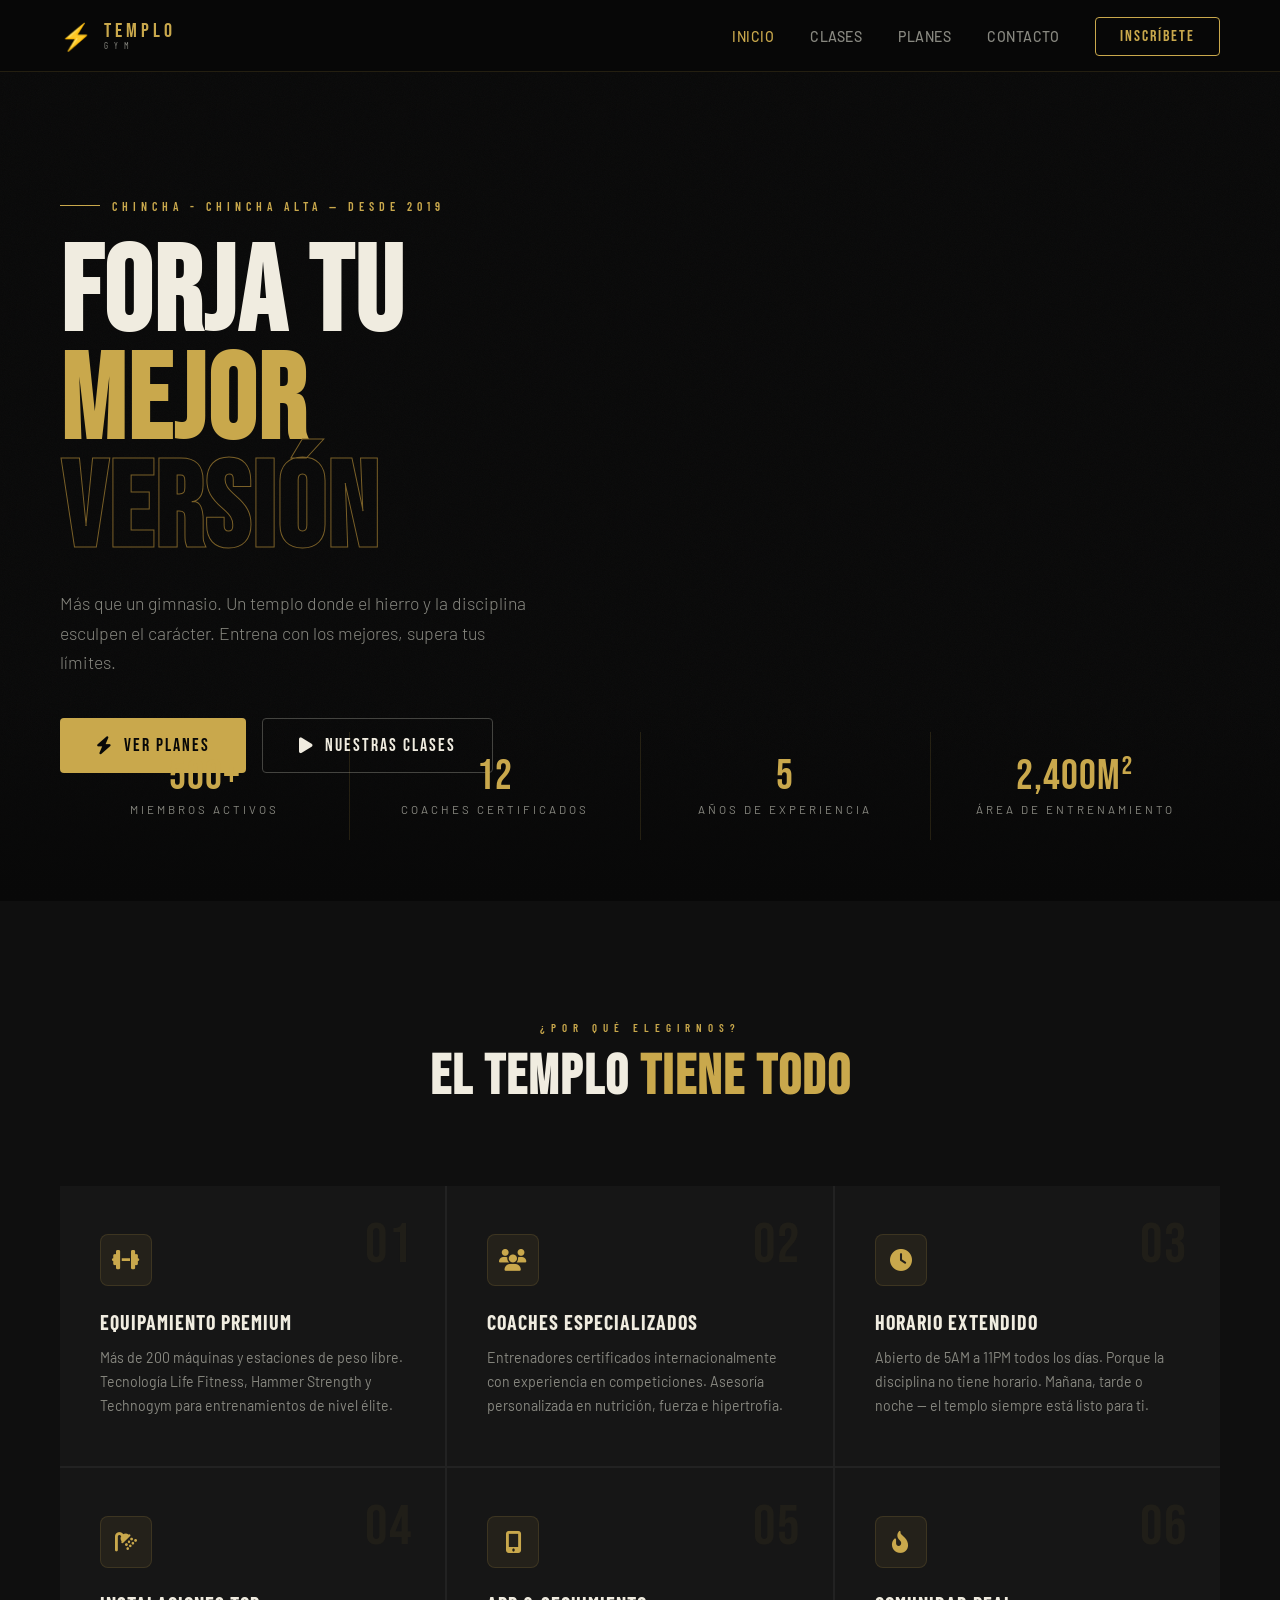
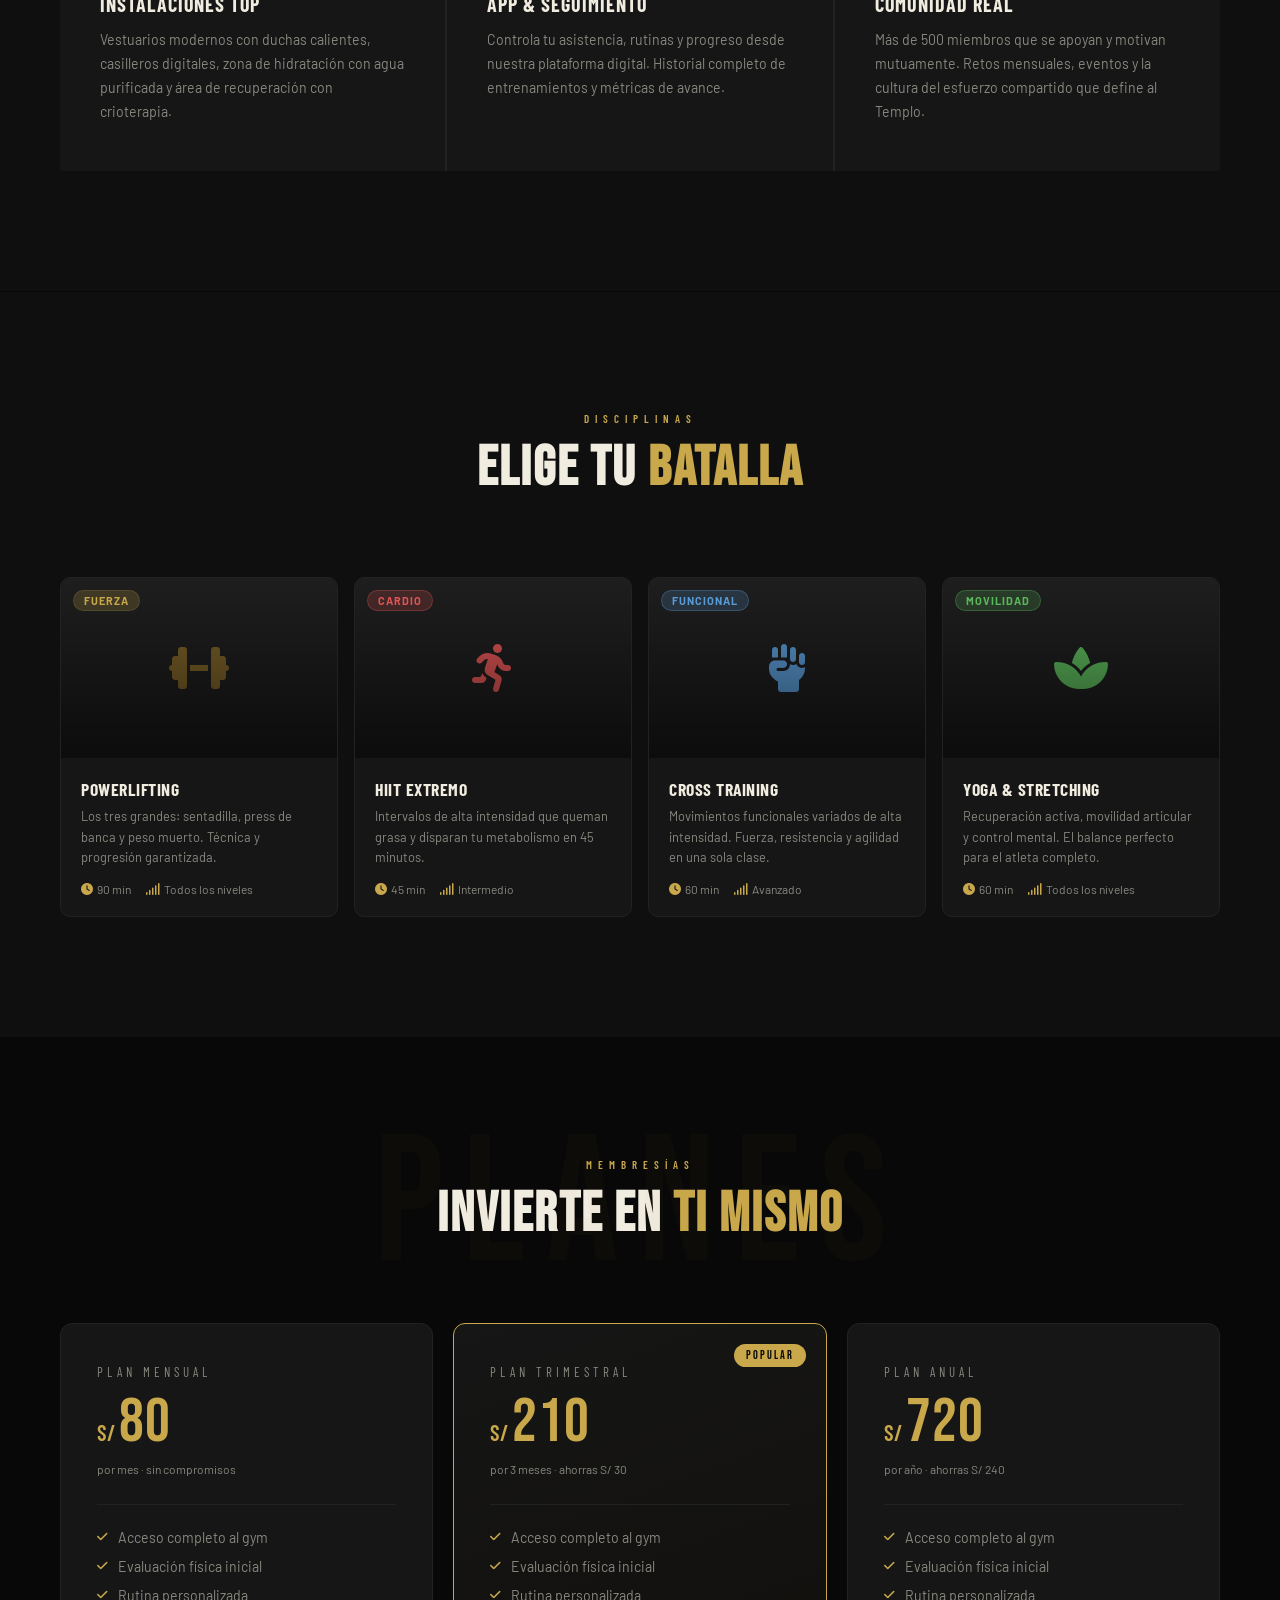
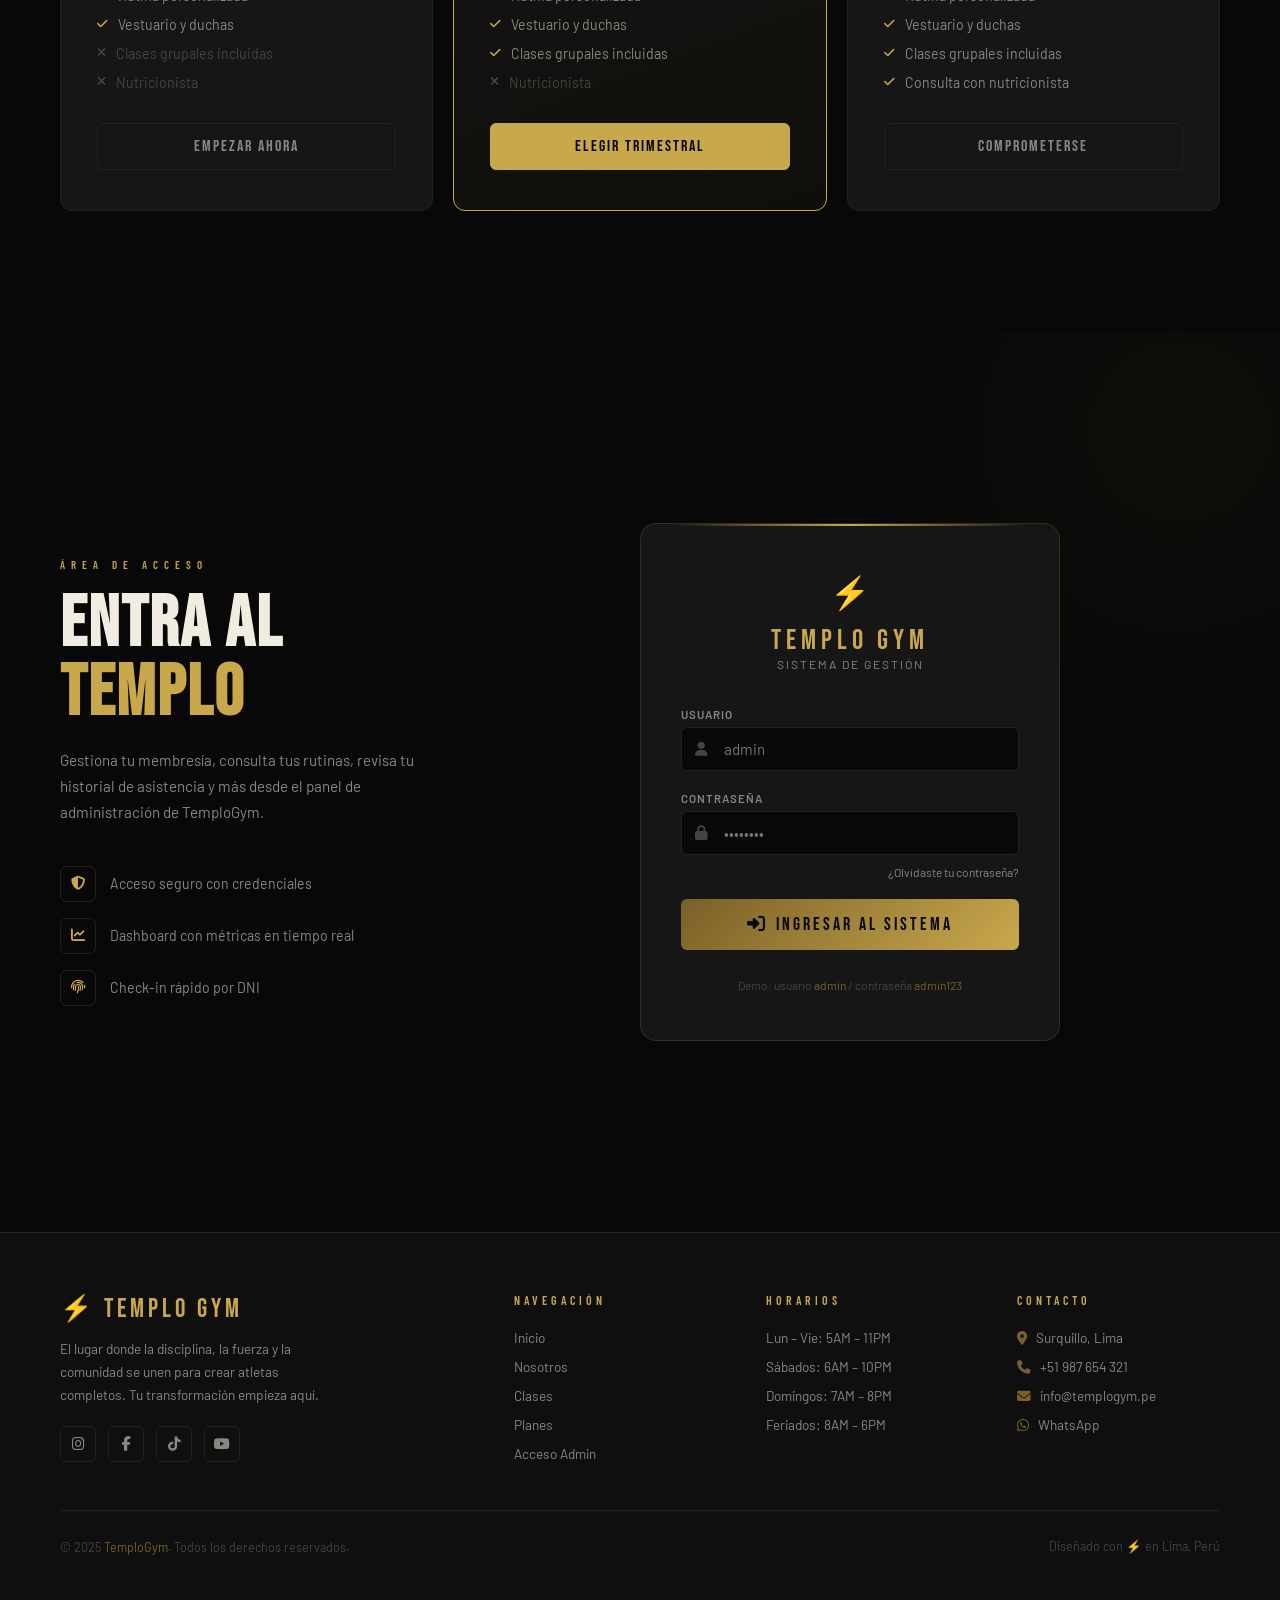
==== index.html @ db0447e8 "Hola" ====
<!DOCTYPE html>
<html lang="es">
<head>
  <meta charset="UTF-8"/>
  <meta name="viewport" content="width=device-width, initial-scale=1.0"/>
  <title>TemploGym — El Templo de tu Transformación</title>
  <link href="https://fonts.googleapis.com/css2?family=Bebas+Neue&family=Barlow:ital,wght@0,300;0,400;0,500;0,600;0,700;1,300&family=Barlow+Condensed:wght@300;400;600;700&display=swap" rel="stylesheet"/>
  <link rel="stylesheet" href="https://cdnjs.cloudflare.com/ajax/libs/font-awesome/6.5.0/css/all.min.css"/>
  <style>
    *, *::before, *::after { box-sizing: border-box; margin: 0; padding: 0; }

    :root {
      --gold:        #c9a84c;
      --gold-bright: #e8c46a;
      --gold-dim:    #7a6028;
      --gold-glow:   rgba(201,168,76,0.15);
      --gold-glow2:  rgba(201,168,76,0.08);
      --bg-deep:     #080808;
      --bg-main:     #0f0f0f;
      --bg-card:     #161616;
      --bg-elevated: #1e1e1e;
      --text:        #f0ece0;
      --text-muted:  #888880;
      --muted:       #444440;
      --border:      rgba(201,168,76,0.15);
      --border-solid:#222222;
      --red:         #e05555;
      --green:       #5cb85c;
    }

    html { scroll-behavior: smooth; }

    body {
      font-family: 'Barlow', sans-serif;
      background: var(--bg-deep);
      color: var(--text);
      overflow-x: hidden;
    }

    /* ─── LANDING WRAPPER ─── */
    #landing {
      min-height: 100vh;
      display: flex;
      flex-direction: column;
    }

    /* ─── NAVBAR ─── */
    .navbar {
      position: fixed;
      top: 0; left: 0; right: 0;
      z-index: 100;
      display: flex;
      align-items: center;
      justify-content: space-between;
      padding: 0 60px;
      height: 72px;
      background: rgba(8,8,8,0.92);
      backdrop-filter: blur(12px);
      border-bottom: 1px solid var(--border);
    }

    .nav-logo {
      display: flex;
      align-items: center;
      gap: 12px;
      text-decoration: none;
    }

    .nav-logo .bolt {
      font-size: 26px;
      animation: glow-pulse 3s ease-in-out infinite;
    }

    @keyframes glow-pulse {
      0%,100% { text-shadow: 0 0 10px var(--gold); }
      50%      { text-shadow: 0 0 22px var(--gold-bright); }
    }

    .nav-logo-text {
      display: flex;
      flex-direction: column;
      line-height: 1;
    }

    .nav-logo-main {
      font-family: 'Bebas Neue', sans-serif;
      font-size: 20px;
      letter-spacing: 4px;
      color: var(--gold);
    }

    .nav-logo-sub {
      font-family: 'Barlow Condensed', sans-serif;
      font-size: 9px;
      letter-spacing: 6px;
      color: var(--text-muted);
      text-transform: uppercase;
    }

    .nav-links {
      display: flex;
      align-items: center;
      gap: 36px;
      list-style: none;
    }

    .nav-links a {
      color: var(--text-muted);
      text-decoration: none;
      font-size: 0.88rem;
      font-weight: 500;
      letter-spacing: 0.5px;
      text-transform: uppercase;
      transition: color 0.2s;
    }

    .nav-links a:hover { color: var(--gold); }

    .nav-cta {
      padding: 9px 24px;
      background: transparent;
      border: 1.5px solid var(--gold);
      color: var(--gold) !important;
      border-radius: 4px;
      font-family: 'Bebas Neue', sans-serif !important;
      font-size: 16px !important;
      letter-spacing: 2px !important;
      transition: all 0.2s !important;
      cursor: pointer;
    }

    .nav-cta:hover {
      background: var(--gold) !important;
      color: #080808 !important;
    }

    /* ─── HERO ─── */
    .hero {
      position: relative;
      min-height: 100vh;
      display: flex;
      align-items: center;
      overflow: hidden;
      padding-top: 72px;
    }

    .hero-bg {
      position: absolute;
      inset: 0;
      background:
        linear-gradient(105deg, rgba(8,8,8,0.97) 0%, rgba(8,8,8,0.7) 50%, rgba(8,8,8,0.4) 100%),
        url('https://images.unsplash.com/photo-1534438327276-14e5300c3a48?w=1800&q=80') center/cover no-repeat;
    }

    .hero-bg::after {
      content: '';
      position: absolute;
      bottom: 0; left: 0; right: 0;
      height: 200px;
      background: linear-gradient(to top, var(--bg-deep), transparent);
    }

    /* Noise texture overlay */
    .hero-bg::before {
      content: '';
      position: absolute;
      inset: 0;
      opacity: 0.03;
      background-image: url("data:image/svg+xml,%3Csvg viewBox='0 0 256 256' xmlns='http://www.w3.org/2000/svg'%3E%3Cfilter id='noise'%3E%3CfeTurbulence type='fractalNoise' baseFrequency='0.9' numOctaves='4' stitchTiles='stitch'/%3E%3C/filter%3E%3Crect width='100%25' height='100%25' filter='url(%23noise)'/%3E%3C/svg%3E");
      background-size: 200px 200px;
    }

    .hero-content {
      position: relative;
      z-index: 1;
      padding: 0 60px;
      max-width: 900px;
    }

    .hero-eyebrow {
      display: flex;
      align-items: center;
      gap: 12px;
      margin-bottom: 28px;
    }

    .hero-eyebrow-line {
      width: 40px;
      height: 1px;
      background: var(--gold);
    }

    .hero-eyebrow-text {
      font-family: 'Barlow Condensed', sans-serif;
      font-size: 12px;
      letter-spacing: 5px;
      color: var(--gold);
      text-transform: uppercase;
      font-weight: 600;
    }

    .hero-title {
      font-family: 'Bebas Neue', sans-serif;
      font-size: clamp(64px, 10vw, 120px);
      line-height: 0.9;
      letter-spacing: 2px;
      color: var(--text);
      margin-bottom: 12px;
    }

    .hero-title .gold { color: var(--gold); }
    .hero-title .stroke {
      -webkit-text-stroke: 1px var(--gold-dim);
      color: transparent;
    }

    .hero-subtitle {
      font-size: 1.1rem;
      color: var(--text-muted);
      font-weight: 300;
      max-width: 480px;
      line-height: 1.7;
      margin: 24px 0 40px;
    }

    .hero-actions {
      display: flex;
      gap: 16px;
      flex-wrap: wrap;
    }

    .btn-hero-primary {
      display: inline-flex;
      align-items: center;
      gap: 10px;
      padding: 16px 36px;
      background: var(--gold);
      color: #080808;
      font-family: 'Bebas Neue', sans-serif;
      font-size: 18px;
      letter-spacing: 2px;
      border: none;
      border-radius: 4px;
      cursor: pointer;
      transition: all 0.2s;
      text-decoration: none;
    }

    .btn-hero-primary:hover {
      background: var(--gold-bright);
      transform: translateY(-2px);
    }

    .btn-hero-secondary {
      display: inline-flex;
      align-items: center;
      gap: 10px;
      padding: 16px 36px;
      background: transparent;
      color: var(--text);
      font-family: 'Bebas Neue', sans-serif;
      font-size: 18px;
      letter-spacing: 2px;
      border: 1px solid var(--muted);
      border-radius: 4px;
      cursor: pointer;
      transition: all 0.2s;
      text-decoration: none;
    }

    .btn-hero-secondary:hover {
      border-color: var(--gold);
      color: var(--gold);
    }

    /* Stats bar */
    .hero-stats {
      position: absolute;
      bottom: 60px;
      left: 60px;
      right: 60px;
      display: flex;
      gap: 0;
      z-index: 1;
    }

    .hero-stat {
      flex: 1;
      padding: 24px 32px;
      border-left: 1px solid var(--border);
      text-align: center;
    }

    .hero-stat:first-child { border-left: none; }

    .hero-stat-num {
      font-family: 'Bebas Neue', sans-serif;
      font-size: 42px;
      color: var(--gold);
      letter-spacing: 1px;
      line-height: 1;
    }

    .hero-stat-label {
      font-size: 0.72rem;
      color: var(--text-muted);
      text-transform: uppercase;
      letter-spacing: 3px;
      margin-top: 4px;
    }

    /* ─── FEATURES ─── */
    .features {
      padding: 120px 60px;
      background: var(--bg-main);
    }

    .section-header {
      text-align: center;
      margin-bottom: 80px;
    }

    .section-eyebrow {
      font-family: 'Barlow Condensed', sans-serif;
      font-size: 11px;
      letter-spacing: 6px;
      color: var(--gold);
      text-transform: uppercase;
      font-weight: 600;
      margin-bottom: 16px;
    }

    .section-title {
      font-family: 'Bebas Neue', sans-serif;
      font-size: clamp(36px, 5vw, 56px);
      letter-spacing: 2px;
      color: var(--text);
      line-height: 1;
    }

    .section-title .accent { color: var(--gold); }

    .features-grid {
      display: grid;
      grid-template-columns: repeat(3, 1fr);
      gap: 2px;
      background: var(--border-solid);
    }

    .feature-item {
      background: var(--bg-card);
      padding: 48px 40px;
      position: relative;
      overflow: hidden;
      transition: background 0.3s;
    }

    .feature-item::before {
      content: '';
      position: absolute;
      bottom: 0; left: 0;
      width: 100%; height: 2px;
      background: linear-gradient(90deg, transparent, var(--gold), transparent);
      transform: scaleX(0);
      transition: transform 0.4s;
    }

    .feature-item:hover { background: var(--bg-elevated); }
    .feature-item:hover::before { transform: scaleX(1); }

    .feature-icon {
      width: 52px; height: 52px;
      background: var(--gold-glow2);
      border: 1px solid var(--border);
      border-radius: 8px;
      display: flex; align-items: center; justify-content: center;
      font-size: 22px;
      color: var(--gold);
      margin-bottom: 24px;
    }

    .feature-num {
      position: absolute;
      top: 32px; right: 32px;
      font-family: 'Bebas Neue', sans-serif;
      font-size: 56px;
      color: rgba(201,168,76,0.06);
      letter-spacing: 2px;
      line-height: 1;
    }

    .feature-title {
      font-family: 'Barlow Condensed', sans-serif;
      font-size: 20px;
      font-weight: 700;
      letter-spacing: 1px;
      text-transform: uppercase;
      color: var(--text);
      margin-bottom: 12px;
    }

    .feature-desc {
      font-size: 0.88rem;
      color: var(--text-muted);
      line-height: 1.7;
    }

    /* ─── PLANES ─── */
    .plans-section {
      padding: 120px 60px;
      background: var(--bg-deep);
      position: relative;
    }

    .plans-section::before {
      content: 'PLANES';
      position: absolute;
      top: 60px; left: 50%;
      transform: translateX(-50%);
      font-family: 'Bebas Neue', sans-serif;
      font-size: 180px;
      color: rgba(201,168,76,0.03);
      letter-spacing: 20px;
      pointer-events: none;
      white-space: nowrap;
    }

    .plans-grid {
      display: grid;
      grid-template-columns: repeat(3, 1fr);
      gap: 20px;
      margin-top: 60px;
      position: relative;
    }

    .plan-box {
      background: var(--bg-card);
      border: 1px solid var(--border-solid);
      border-radius: 12px;
      padding: 40px 36px;
      position: relative;
      overflow: hidden;
      transition: all 0.3s;
    }

    .plan-box:hover {
      border-color: var(--gold-dim);
      transform: translateY(-4px);
    }

    .plan-box.featured {
      background: linear-gradient(160deg, var(--bg-card), rgba(201,168,76,0.04));
      border-color: var(--gold);
    }

    .plan-popular {
      position: absolute;
      top: 20px; right: 20px;
      background: var(--gold);
      color: #080808;
      font-family: 'Bebas Neue', sans-serif;
      font-size: 12px;
      letter-spacing: 2px;
      padding: 4px 12px;
      border-radius: 20px;
    }

    .plan-label {
      font-family: 'Barlow Condensed', sans-serif;
      font-size: 13px;
      letter-spacing: 4px;
      color: var(--text-muted);
      text-transform: uppercase;
      margin-bottom: 12px;
    }

    .plan-price-row {
      display: flex;
      align-items: baseline;
      gap: 4px;
      margin-bottom: 8px;
    }

    .plan-currency {
      font-family: 'Barlow Condensed', sans-serif;
      font-size: 22px;
      color: var(--gold);
      font-weight: 600;
    }

    .plan-price {
      font-family: 'Bebas Neue', sans-serif;
      font-size: 62px;
      color: var(--gold);
      letter-spacing: 1px;
      line-height: 1;
    }

    .plan-period {
      font-size: 0.75rem;
      color: var(--text-muted);
      margin-bottom: 28px;
    }

    .plan-divider {
      height: 1px;
      background: var(--border-solid);
      margin: 24px 0;
    }

    .plan-features {
      list-style: none;
      display: flex;
      flex-direction: column;
      gap: 12px;
      margin-bottom: 32px;
    }

    .plan-features li {
      display: flex;
      align-items: center;
      gap: 10px;
      font-size: 0.88rem;
      color: var(--text-muted);
    }

    .plan-features li i {
      color: var(--gold);
      font-size: 12px;
      flex-shrink: 0;
    }

    .btn-plan {
      width: 100%;
      padding: 13px;
      background: transparent;
      border: 1px solid var(--border-solid);
      color: var(--text-muted);
      font-family: 'Bebas Neue', sans-serif;
      font-size: 16px;
      letter-spacing: 2px;
      border-radius: 6px;
      cursor: pointer;
      transition: all 0.2s;
    }

    .btn-plan:hover {
      border-color: var(--gold);
      color: var(--gold);
    }

    .btn-plan.featured-btn {
      background: var(--gold);
      color: #080808;
      border-color: var(--gold);
    }

    .btn-plan.featured-btn:hover {
      background: var(--gold-bright);
    }

    /* ─── CLASES ─── */
    .classes-section {
      padding: 120px 60px;
      background: var(--bg-main);
    }

    .classes-grid {
      display: grid;
      grid-template-columns: repeat(4, 1fr);
      gap: 16px;
      margin-top: 60px;
    }

    .class-card {
      background: var(--bg-card);
      border: 1px solid var(--border-solid);
      border-radius: 10px;
      overflow: hidden;
      transition: all 0.3s;
      position: relative;
    }

    .class-card:hover { border-color: var(--gold-dim); transform: translateY(-3px); }

    .class-img {
      height: 180px;
      background: var(--bg-elevated);
      display: flex;
      align-items: center;
      justify-content: center;
      font-size: 3rem;
      color: var(--gold-dim);
      position: relative;
      overflow: hidden;
    }

    .class-img-overlay {
      position: absolute;
      inset: 0;
      background: linear-gradient(to top, rgba(0,0,0,0.6), transparent);
    }

    .class-tag {
      position: absolute;
      top: 12px; left: 12px;
      padding: 3px 10px;
      border-radius: 20px;
      font-size: 0.68rem;
      font-weight: 700;
      letter-spacing: 1px;
      text-transform: uppercase;
    }

    .tag-fuerza { background: rgba(201,168,76,0.2); color: var(--gold); border: 1px solid var(--border); }
    .tag-cardio { background: rgba(224,85,85,0.2); color: #e05555; border: 1px solid rgba(224,85,85,0.3); }
    .tag-funcional { background: rgba(91,155,213,0.2); color: #5b9bd5; border: 1px solid rgba(91,155,213,0.3); }
    .tag-yoga { background: rgba(92,184,92,0.2); color: #5cb85c; border: 1px solid rgba(92,184,92,0.3); }

    .class-body { padding: 20px; }

    .class-name {
      font-family: 'Barlow Condensed', sans-serif;
      font-size: 1.1rem;
      font-weight: 700;
      letter-spacing: 0.5px;
      text-transform: uppercase;
      margin-bottom: 6px;
    }

    .class-desc {
      font-size: 0.8rem;
      color: var(--text-muted);
      line-height: 1.6;
      margin-bottom: 14px;
    }

    .class-meta {
      display: flex;
      gap: 14px;
      font-size: 0.75rem;
      color: var(--text-muted);
    }

    .class-meta span { display: flex; align-items: center; gap: 4px; }
    .class-meta i { color: var(--gold); }

    /* ─── LOGIN SECTION ─── */
    .login-section {
      padding: 120px 60px;
      background: var(--bg-deep);
      display: flex;
      align-items: center;
      gap: 80px;
      position: relative;
      overflow: hidden;
      min-height: 100vh;
    }

    .login-section::before {
      content: '';
      position: absolute;
      top: -200px; right: -200px;
      width: 600px; height: 600px;
      border-radius: 50%;
      background: radial-gradient(circle, rgba(201,168,76,0.04) 0%, transparent 70%);
      pointer-events: none;
    }

    .login-left {
      flex: 1;
      max-width: 500px;
    }

    .login-eyebrow {
      font-family: 'Barlow Condensed', sans-serif;
      font-size: 11px;
      letter-spacing: 6px;
      color: var(--gold);
      text-transform: uppercase;
      font-weight: 600;
      margin-bottom: 20px;
    }

    .login-title {
      font-family: 'Bebas Neue', sans-serif;
      font-size: clamp(48px, 6vw, 72px);
      line-height: 0.95;
      letter-spacing: 2px;
      margin-bottom: 20px;
    }

    .login-title span { color: var(--gold); }

    .login-desc {
      font-size: 0.95rem;
      color: var(--text-muted);
      line-height: 1.7;
      max-width: 380px;
    }

    .login-right {
      flex: 0 0 420px;
      background: var(--bg-card);
      border: 1px solid var(--border);
      border-radius: 16px;
      padding: 48px 40px;
      position: relative;
    }

    .login-right::before {
      content: '';
      position: absolute;
      top: 0; left: 32px; right: 32px;
      height: 2px;
      background: linear-gradient(90deg, transparent, var(--gold), transparent);
    }

    .login-header {
      text-align: center;
      margin-bottom: 36px;
    }

    .login-bolt {
      font-size: 32px;
      display: block;
      margin-bottom: 12px;
      animation: glow-pulse 3s ease-in-out infinite;
    }

    .login-brand {
      font-family: 'Bebas Neue', sans-serif;
      font-size: 28px;
      letter-spacing: 5px;
      color: var(--gold);
    }

    .login-tagline {
      font-size: 0.75rem;
      color: var(--text-muted);
      letter-spacing: 2px;
    }

    .login-form { display: flex; flex-direction: column; gap: 20px; }

    .login-field { display: flex; flex-direction: column; gap: 6px; }

    .login-field label {
      font-size: 0.72rem;
      font-weight: 600;
      text-transform: uppercase;
      letter-spacing: 1px;
      color: var(--text-muted);
    }

    .login-field-wrap {
      position: relative;
    }

    .login-field-wrap i {
      position: absolute;
      left: 14px;
      top: 50%;
      transform: translateY(-50%);
      color: var(--muted);
      font-size: 0.9rem;
      transition: color 0.2s;
    }

    .login-field input {
      width: 100%;
      padding: 12px 14px 12px 42px;
      background: var(--bg-deep);
      border: 1px solid var(--border-solid);
      border-radius: 6px;
      color: var(--text);
      font-family: 'Barlow', sans-serif;
      font-size: 0.95rem;
      outline: none;
      transition: all 0.2s;
    }

    .login-field input:focus {
      border-color: var(--gold-dim);
      box-shadow: 0 0 0 3px rgba(201,168,76,0.1);
    }

    .login-field input:focus + i,
    .login-field-wrap:focus-within i {
      color: var(--gold);
    }

    .login-forgot {
      text-align: right;
      font-size: 0.75rem;
      color: var(--text-muted);
      text-decoration: none;
      transition: color 0.2s;
      margin-top: -10px;
    }

    .login-forgot:hover { color: var(--gold); }

    .btn-login {
      width: 100%;
      padding: 15px;
      background: linear-gradient(135deg, var(--gold-dim), var(--gold));
      color: #080808;
      font-family: 'Bebas Neue', sans-serif;
      font-size: 18px;
      letter-spacing: 3px;
      border: none;
      border-radius: 6px;
      cursor: pointer;
      transition: all 0.2s;
      display: flex;
      align-items: center;
      justify-content: center;
      gap: 8px;
    }

    .btn-login:hover {
      background: linear-gradient(135deg, var(--gold), var(--gold-bright));
      box-shadow: 0 6px 24px rgba(201,168,76,0.35);
      transform: translateY(-1px);
    }

    .login-error {
      display: none;
      background: rgba(224,85,85,0.1);
      border: 1px solid rgba(224,85,85,0.3);
      border-radius: 6px;
      padding: 12px 16px;
      font-size: 0.85rem;
      color: #e05555;
      text-align: center;
    }

    .login-error.show { display: block; }

    .login-demo-hint {
      text-align: center;
      font-size: 0.75rem;
      color: var(--muted);
      margin-top: 8px;
    }

    .login-demo-hint span { color: var(--gold-dim); }

    /* ─── FOOTER ─── */
    .footer {
      background: var(--bg-main);
      border-top: 1px solid var(--border);
      padding: 60px;
    }

    .footer-grid {
      display: grid;
      grid-template-columns: 2fr 1fr 1fr 1fr;
      gap: 48px;
      margin-bottom: 48px;
    }

    .footer-brand-name {
      font-family: 'Bebas Neue', sans-serif;
      font-size: 26px;
      letter-spacing: 4px;
      color: var(--gold);
      margin-bottom: 12px;
    }

    .footer-brand-desc {
      font-size: 0.85rem;
      color: var(--text-muted);
      line-height: 1.7;
      max-width: 280px;
    }

    .footer-socials {
      display: flex;
      gap: 12px;
      margin-top: 20px;
    }

    .footer-social {
      width: 36px; height: 36px;
      border: 1px solid var(--border-solid);
      border-radius: 6px;
      display: flex; align-items: center; justify-content: center;
      color: var(--text-muted);
      text-decoration: none;
      font-size: 0.9rem;
      transition: all 0.2s;
    }

    .footer-social:hover {
      border-color: var(--gold);
      color: var(--gold);
    }

    .footer-col-title {
      font-family: 'Barlow Condensed', sans-serif;
      font-size: 12px;
      letter-spacing: 4px;
      text-transform: uppercase;
      color: var(--gold);
      font-weight: 600;
      margin-bottom: 20px;
    }

    .footer-col-links {
      list-style: none;
      display: flex;
      flex-direction: column;
      gap: 10px;
    }

    .footer-col-links a {
      font-size: 0.85rem;
      color: var(--text-muted);
      text-decoration: none;
      transition: color 0.2s;
    }

    .footer-col-links a:hover { color: var(--text); }

    .footer-bottom {
      border-top: 1px solid var(--border-solid);
      padding-top: 28px;
      display: flex;
      justify-content: space-between;
      align-items: center;
    }

    .footer-copy {
      font-size: 0.78rem;
      color: var(--muted);
    }

    .footer-copy span { color: var(--gold-dim); }

    /* ─── ADMIN WRAPPER (sistema existente) ─── */
    #adminWrapper {
      display: none;
    }

    #adminWrapper.active {
      display: block;
    }

    /* ─── ANIMATIONS ─── */
    .fade-up {
      opacity: 0;
      transform: translateY(30px);
      transition: opacity 0.7s ease, transform 0.7s ease;
    }

    .fade-up.visible {
      opacity: 1;
      transform: translateY(0);
    }

    /* ─── DIVIDER ─── */
    .gold-divider {
      height: 1px;
      background: linear-gradient(90deg, transparent, var(--gold-dim), transparent);
      margin: 0 auto;
    }

    /* ─── RESPONSIVE ─── */
    @media (max-width: 1100px) {
      .features-grid { grid-template-columns: repeat(2, 1fr); }
      .classes-grid  { grid-template-columns: repeat(2, 1fr); }
      .footer-grid   { grid-template-columns: 1fr 1fr; }
    }

    @media (max-width: 800px) {
      .navbar       { padding: 0 20px; }
      .hero-content { padding: 0 20px; }
      .hero-stats   { display: none; }
      .features     { padding: 80px 20px; }
      .features-grid { grid-template-columns: 1fr; }
      .plans-section { padding: 80px 20px; }
      .plans-grid   { grid-template-columns: 1fr; }
      .classes-section { padding: 80px 20px; }
      .classes-grid  { grid-template-columns: 1fr; }
      .login-section { flex-direction: column; padding: 80px 20px; gap: 40px; }
      .login-right  { flex: none; width: 100%; }
      .footer       { padding: 40px 20px; }
      .footer-grid  { grid-template-columns: 1fr; gap: 32px; }
      .footer-bottom { flex-direction: column; gap: 12px; text-align: center; }
      .nav-links    { display: none; }
    }
  </style>
</head>
<body>

<!-- ══════════════════════════════════════════
     LANDING PAGE
══════════════════════════════════════════ -->
<div id="landing">

  <!-- NAVBAR -->
  <nav class="navbar">
    <a href="#" class="nav-logo">
      <span class="bolt">⚡</span>
      <div class="nav-logo-text">
        <span class="nav-logo-main">TEMPLO</span>
        <span class="nav-logo-sub">GYM</span>
      </div>
    </a>
    <ul class="nav-links">
      <li><a href="#inicio">Inicio</a></li>
      <li><a href="#clases">Clases</a></li>
      <li><a href="#planes">Planes</a></li>
      <li><a href="#contacto">Contacto</a></li>
      <li><a href="#acceso" class="nav-cta">INSCRÍBETE</a></li>
    </ul>
  </nav>

  <!-- HERO -->
  <section class="hero" id="inicio">
    <div class="hero-bg"></div>
    <div class="hero-content">
      <div class="hero-eyebrow">
        <div class="hero-eyebrow-line"></div>
        <span class="hero-eyebrow-text">Chincha - Chincha Alta — Desde 2019</span>
      </div>
      <h1 class="hero-title">
        FORJA TU<br/>
        <span class="gold">MEJOR</span><br/>
        <span class="stroke">VERSIÓN</span>
      </h1>
      <p class="hero-subtitle">
        Más que un gimnasio. Un templo donde el hierro y la disciplina esculpen el carácter. Entrena con los mejores, supera tus límites.
      </p>
      <div class="hero-actions">
        <a href="#planes" class="btn-hero-primary">
          <i class="fas fa-bolt"></i> VER PLANES
        </a>
        <a href="#clases" class="btn-hero-secondary">
          <i class="fas fa-play"></i> NUESTRAS CLASES
        </a>
      </div>
    </div>

    <div class="hero-stats">
      <div class="hero-stat">
        <div class="hero-stat-num">500+</div>
        <div class="hero-stat-label">Miembros Activos</div>
      </div>
      <div class="hero-stat">
        <div class="hero-stat-num">12</div>
        <div class="hero-stat-label">Coaches Certificados</div>
      </div>
      <div class="hero-stat">
        <div class="hero-stat-num">5</div>
        <div class="hero-stat-label">Años de Experiencia</div>
      </div>
      <div class="hero-stat">
        <div class="hero-stat-num">2,400m²</div>
        <div class="hero-stat-label">Área de Entrenamiento</div>
      </div>
    </div>
  </section>

  <div class="gold-divider"></div>

  <!-- FEATURES -->
  <section class="features" id="nosotros">
    <div class="section-header">
      <p class="section-eyebrow">¿Por qué elegirnos?</p>
      <h2 class="section-title">EL TEMPLO <span class="accent">TIENE TODO</span></h2>
    </div>

    <div class="features-grid">
      <div class="feature-item fade-up">
        <span class="feature-num">01</span>
        <div class="feature-icon"><i class="fas fa-dumbbell"></i></div>
        <h3 class="feature-title">Equipamiento Premium</h3>
        <p class="feature-desc">Más de 200 máquinas y estaciones de peso libre. Tecnología Life Fitness, Hammer Strength y Technogym para entrenamientos de nivel élite.</p>
      </div>
      <div class="feature-item fade-up" style="transition-delay:0.1s">
        <span class="feature-num">02</span>
        <div class="feature-icon"><i class="fas fa-users"></i></div>
        <h3 class="feature-title">Coaches Especializados</h3>
        <p class="feature-desc">Entrenadores certificados internacionalmente con experiencia en competiciones. Asesoría personalizada en nutrición, fuerza e hipertrofia.</p>
      </div>
      <div class="feature-item fade-up" style="transition-delay:0.2s">
        <span class="feature-num">03</span>
        <div class="feature-icon"><i class="fas fa-clock"></i></div>
        <h3 class="feature-title">Horario Extendido</h3>
        <p class="feature-desc">Abierto de 5AM a 11PM todos los días. Porque la disciplina no tiene horario. Mañana, tarde o noche — el templo siempre está listo para ti.</p>
      </div>
      <div class="feature-item fade-up" style="transition-delay:0.3s">
        <span class="feature-num">04</span>
        <div class="feature-icon"><i class="fas fa-shower"></i></div>
        <h3 class="feature-title">Instalaciones Top</h3>
        <p class="feature-desc">Vestuarios modernos con duchas calientes, casilleros digitales, zona de hidratación con agua purificada y área de recuperación con crioterapia.</p>
      </div>
      <div class="feature-item fade-up" style="transition-delay:0.4s">
        <span class="feature-num">05</span>
        <div class="feature-icon"><i class="fas fa-mobile-alt"></i></div>
        <h3 class="feature-title">App & Seguimiento</h3>
        <p class="feature-desc">Controla tu asistencia, rutinas y progreso desde nuestra plataforma digital. Historial completo de entrenamientos y métricas de avance.</p>
      </div>
      <div class="feature-item fade-up" style="transition-delay:0.5s">
        <span class="feature-num">06</span>
        <div class="feature-icon"><i class="fas fa-fire-alt"></i></div>
        <h3 class="feature-title">Comunidad Real</h3>
        <p class="feature-desc">Más de 500 miembros que se apoyan y motivan mutuamente. Retos mensuales, eventos y la cultura del esfuerzo compartido que define al Templo.</p>
      </div>
    </div>
  </section>

  <div class="gold-divider"></div>

  <!-- CLASES -->
  <section class="classes-section" id="clases">
    <div class="section-header">
      <p class="section-eyebrow">Disciplinas</p>
      <h2 class="section-title">ELIGE TU <span class="accent">BATALLA</span></h2>
    </div>

    <div class="classes-grid">
      <div class="class-card fade-up">
        <div class="class-img">
          <i class="fas fa-dumbbell"></i>
          <div class="class-img-overlay"></div>
          <span class="class-tag tag-fuerza">Fuerza</span>
        </div>
        <div class="class-body">
          <h4 class="class-name">Powerlifting</h4>
          <p class="class-desc">Los tres grandes: sentadilla, press de banca y peso muerto. Técnica y progresión garantizada.</p>
          <div class="class-meta">
            <span><i class="fas fa-clock"></i> 90 min</span>
            <span><i class="fas fa-signal"></i> Todos los niveles</span>
          </div>
        </div>
      </div>

      <div class="class-card fade-up" style="transition-delay:0.1s">
        <div class="class-img" style="color: #e05555">
          <i class="fas fa-running"></i>
          <div class="class-img-overlay"></div>
          <span class="class-tag tag-cardio">Cardio</span>
        </div>
        <div class="class-body">
          <h4 class="class-name">HIIT Extremo</h4>
          <p class="class-desc">Intervalos de alta intensidad que queman grasa y disparan tu metabolismo en 45 minutos.</p>
          <div class="class-meta">
            <span><i class="fas fa-clock"></i> 45 min</span>
            <span><i class="fas fa-signal"></i> Intermedio</span>
          </div>
        </div>
      </div>

      <div class="class-card fade-up" style="transition-delay:0.2s">
        <div class="class-img" style="color: #5b9bd5">
          <i class="fas fa-fist-raised"></i>
          <div class="class-img-overlay"></div>
          <span class="class-tag tag-funcional">Funcional</span>
        </div>
        <div class="class-body">
          <h4 class="class-name">Cross Training</h4>
          <p class="class-desc">Movimientos funcionales variados de alta intensidad. Fuerza, resistencia y agilidad en una sola clase.</p>
          <div class="class-meta">
            <span><i class="fas fa-clock"></i> 60 min</span>
            <span><i class="fas fa-signal"></i> Avanzado</span>
          </div>
        </div>
      </div>

      <div class="class-card fade-up" style="transition-delay:0.3s">
        <div class="class-img" style="color: #5cb85c">
          <i class="fas fa-spa"></i>
          <div class="class-img-overlay"></div>
          <span class="class-tag tag-yoga">Movilidad</span>
        </div>
        <div class="class-body">
          <h4 class="class-name">Yoga & Stretching</h4>
          <p class="class-desc">Recuperación activa, movilidad articular y control mental. El balance perfecto para el atleta completo.</p>
          <div class="class-meta">
            <span><i class="fas fa-clock"></i> 60 min</span>
            <span><i class="fas fa-signal"></i> Todos los niveles</span>
          </div>
        </div>
      </div>
    </div>
  </section>

  <div class="gold-divider"></div>

  <!-- PLANES -->
  <section class="plans-section" id="planes">
    <div class="section-header">
      <p class="section-eyebrow">Membresías</p>
      <h2 class="section-title">INVIERTE EN <span class="accent">TI MISMO</span></h2>
    </div>

    <div class="plans-grid">
      <!-- Mensual -->
      <div class="plan-box fade-up">
        <p class="plan-label">Plan Mensual</p>
        <div class="plan-price-row">
          <span class="plan-currency">S/</span>
          <span class="plan-price">80</span>
        </div>
        <p class="plan-period">por mes · sin compromisos</p>
        <div class="plan-divider"></div>
        <ul class="plan-features">
          <li><i class="fas fa-check"></i> Acceso completo al gym</li>
          <li><i class="fas fa-check"></i> Evaluación física inicial</li>
          <li><i class="fas fa-check"></i> Rutina personalizada</li>
          <li><i class="fas fa-check"></i> Vestuario y duchas</li>
          <li><i class="fas fa-times" style="color:var(--muted)"></i> <span style="color:var(--muted)">Clases grupales incluidas</span></li>
          <li><i class="fas fa-times" style="color:var(--muted)"></i> <span style="color:var(--muted)">Nutricionista</span></li>
        </ul>
        <button class="btn-plan" onclick="scrollToLogin()">EMPEZAR AHORA</button>
      </div>

      <!-- Trimestral (featured) -->
      <div class="plan-box featured fade-up" style="transition-delay:0.1s">
        <span class="plan-popular">POPULAR</span>
        <p class="plan-label">Plan Trimestral</p>
        <div class="plan-price-row">
          <span class="plan-currency">S/</span>
          <span class="plan-price">210</span>
        </div>
        <p class="plan-period">por 3 meses · ahorras S/ 30</p>
        <div class="plan-divider"></div>
        <ul class="plan-features">
          <li><i class="fas fa-check"></i> Acceso completo al gym</li>
          <li><i class="fas fa-check"></i> Evaluación física inicial</li>
          <li><i class="fas fa-check"></i> Rutina personalizada</li>
          <li><i class="fas fa-check"></i> Vestuario y duchas</li>
          <li><i class="fas fa-check"></i> Clases grupales incluidas</li>
          <li><i class="fas fa-times" style="color:var(--muted)"></i> <span style="color:var(--muted)">Nutricionista</span></li>
        </ul>
        <button class="btn-plan featured-btn" onclick="scrollToLogin()">ELEGIR TRIMESTRAL</button>
      </div>

      <!-- Anual -->
      <div class="plan-box fade-up" style="transition-delay:0.2s">
        <p class="plan-label">Plan Anual</p>
        <div class="plan-price-row">
          <span class="plan-currency">S/</span>
          <span class="plan-price">720</span>
        </div>
        <p class="plan-period">por año · ahorras S/ 240</p>
        <div class="plan-divider"></div>
        <ul class="plan-features">
          <li><i class="fas fa-check"></i> Acceso completo al gym</li>
          <li><i class="fas fa-check"></i> Evaluación física inicial</li>
          <li><i class="fas fa-check"></i> Rutina personalizada</li>
          <li><i class="fas fa-check"></i> Vestuario y duchas</li>
          <li><i class="fas fa-check"></i> Clases grupales incluidas</li>
          <li><i class="fas fa-check"></i> Consulta con nutricionista</li>
        </ul>
        <button class="btn-plan" onclick="scrollToLogin()">COMPROMETERSE</button>
      </div>
    </div>
  </section>

  <div class="gold-divider"></div>

  <!-- LOGIN / ACCESO -->
  <section class="login-section" id="acceso">
    <div class="login-left fade-up">
      <p class="login-eyebrow">Área de acceso</p>
      <h2 class="login-title">ENTRA AL<br/><span>TEMPLO</span></h2>
      <p class="login-desc">
        Gestiona tu membresía, consulta tus rutinas, revisa tu historial de asistencia y más desde el panel de administración de TemploGym.
      </p>
      <div style="margin-top: 40px; display: flex; flex-direction: column; gap: 16px;">
        <div style="display: flex; align-items: center; gap: 14px; color: var(--text-muted); font-size: 0.88rem;">
          <div style="width: 36px; height: 36px; border: 1px solid var(--border); border-radius: 6px; display: flex; align-items: center; justify-content: center; color: var(--gold);"><i class="fas fa-shield-alt"></i></div>
          Acceso seguro con credenciales
        </div>
        <div style="display: flex; align-items: center; gap: 14px; color: var(--text-muted); font-size: 0.88rem;">
          <div style="width: 36px; height: 36px; border: 1px solid var(--border); border-radius: 6px; display: flex; align-items: center; justify-content: center; color: var(--gold);"><i class="fas fa-chart-line"></i></div>
          Dashboard con métricas en tiempo real
        </div>
        <div style="display: flex; align-items: center; gap: 14px; color: var(--text-muted); font-size: 0.88rem;">
          <div style="width: 36px; height: 36px; border: 1px solid var(--border); border-radius: 6px; display: flex; align-items: center; justify-content: center; color: var(--gold);"><i class="fas fa-fingerprint"></i></div>
          Check-in rápido por DNI
        </div>
      </div>
    </div>

    <div class="login-right fade-up" style="transition-delay:0.2s">
      <div class="login-header">
        <span class="login-bolt">⚡</span>
        <div class="login-brand">TEMPLO GYM</div>
        <div class="login-tagline">SISTEMA DE GESTIÓN</div>
      </div>

      <div class="login-form">
        <div class="login-field">
          <label>Usuario</label>
          <div class="login-field-wrap">
            <input type="text" id="loginUser" placeholder="admin" autocomplete="username"/>
            <i class="fas fa-user"></i>
          </div>
        </div>

        <div class="login-field">
          <label>Contraseña</label>
          <div class="login-field-wrap">
            <input type="password" id="loginPass" placeholder="••••••••" autocomplete="current-password"/>
            <i class="fas fa-lock"></i>
          </div>
        </div>

        <a href="#" class="login-forgot">¿Olvidaste tu contraseña?</a>

        <div class="login-error" id="loginError">
          <i class="fas fa-exclamation-circle"></i> Usuario o contraseña incorrectos.
        </div>

        <button class="btn-login" id="btnLogin">
          <i class="fas fa-sign-in-alt"></i> INGRESAR AL SISTEMA
        </button>

        <p class="login-demo-hint">Demo: usuario <span>admin</span> / contraseña <span>admin123</span></p>
      </div>
    </div>
  </section>

  <!-- FOOTER -->
  <footer class="footer" id="contacto">
    <div class="footer-grid">
      <div>
        <div class="footer-brand-name">⚡ TEMPLO GYM</div>
        <p class="footer-brand-desc">El lugar donde la disciplina, la fuerza y la comunidad se unen para crear atletas completos. Tu transformación empieza aquí.</p>
        <div class="footer-socials">
          <a href="#" class="footer-social"><i class="fab fa-instagram"></i></a>
          <a href="#" class="footer-social"><i class="fab fa-facebook-f"></i></a>
          <a href="#" class="footer-social"><i class="fab fa-tiktok"></i></a>
          <a href="#" class="footer-social"><i class="fab fa-youtube"></i></a>
        </div>
      </div>
      <div>
        <p class="footer-col-title">Navegación</p>
        <ul class="footer-col-links">
          <li><a href="#inicio">Inicio</a></li>
          <li><a href="#nosotros">Nosotros</a></li>
          <li><a href="#clases">Clases</a></li>
          <li><a href="#planes">Planes</a></li>
          <li><a href="#acceso">Acceso Admin</a></li>
        </ul>
      </div>
      <div>
        <p class="footer-col-title">Horarios</p>
        <ul class="footer-col-links">
          <li><a href="#">Lun – Vie: 5AM – 11PM</a></li>
          <li><a href="#">Sábados: 6AM – 10PM</a></li>
          <li><a href="#">Domingos: 7AM – 8PM</a></li>
          <li><a href="#">Feriados: 8AM – 6PM</a></li>
        </ul>
      </div>
      <div>
        <p class="footer-col-title">Contacto</p>
        <ul class="footer-col-links">
          <li><a href="#"><i class="fas fa-map-marker-alt" style="color:var(--gold-dim);margin-right:6px"></i> Surquillo, Lima</a></li>
          <li><a href="#"><i class="fas fa-phone" style="color:var(--gold-dim);margin-right:6px"></i> +51 987 654 321</a></li>
          <li><a href="#"><i class="fas fa-envelope" style="color:var(--gold-dim);margin-right:6px"></i> info@templogym.pe</a></li>
          <li><a href="#"><i class="fab fa-whatsapp" style="color:var(--gold-dim);margin-right:6px"></i> WhatsApp</a></li>
        </ul>
      </div>
    </div>
    <div class="footer-bottom">
      <p class="footer-copy">© 2025 <span>TemploGym</span>. Todos los derechos reservados.</p>
      <p class="footer-copy">Diseñado con <span>⚡</span> en Lima, Perú</p>
    </div>
  </footer>

</div>
<!-- END LANDING -->


<!-- ══════════════════════════════════════════
     ADMIN SYSTEM WRAPPER
══════════════════════════════════════════ -->
<div id="adminWrapper">
  <!-- Topbar de salida -->
  <div style="
    position: fixed; top: 0; right: 0; z-index: 9999;
    padding: 8px 16px;
    background: rgba(8,8,8,0.95);
    border-bottom: 1px solid rgba(201,168,76,0.2);
    border-left: 1px solid rgba(201,168,76,0.2);
    border-radius: 0 0 0 10px;
    display: flex; align-items: center; gap: 12px;
  ">
    <span style="font-size: 0.72rem; color: var(--text-muted); font-family: 'Barlow Condensed'; letter-spacing: 1px;">
      <i class="fas fa-circle" style="color: var(--green); font-size: 7px; margin-right: 5px;"></i>
      Sesión activa
    </span>
    <button id="btnLogout" style="
      background: transparent;
      border: 1px solid rgba(224,85,85,0.3);
      color: #e05555;
      padding: 5px 14px;
      border-radius: 4px;
      font-family: 'Bebas Neue', sans-serif;
      font-size: 13px;
      letter-spacing: 1.5px;
      cursor: pointer;
      transition: all 0.2s;
    ">
      <i class="fas fa-sign-out-alt"></i> SALIR
    </button>
  </div>

  <!-- Aquí se carga el sistema de gestión existente via iframe o puedes pegar los archivos -->
  <!-- Para demo, mostramos un aviso de que el sistema cargó -->
<iframe 
  src="admin.html" 
  style="width:100%; height:100vh; border:none; display:block; margin-top:44px;"
  id="adminFrame">
</iframe>

</div>

<script>
  // ─── LOGIN ───
  const CREDENTIALS = {
    admin: 'admin123',
    templo: 'gym2025'
  };

  function scrollToLogin() {
    document.getElementById('acceso').scrollIntoView({ behavior: 'smooth' });
  }

  document.getElementById('btnLogin').addEventListener('click', doLogin);
  document.getElementById('loginPass').addEventListener('keypress', e => {
    if (e.key === 'Enter') doLogin();
  });

  function doLogin() {
    const user = document.getElementById('loginUser').value.trim().toLowerCase();
    const pass = document.getElementById('loginPass').value;
    const err  = document.getElementById('loginError');

    if (CREDENTIALS[user] && CREDENTIALS[user] === pass) {
      err.classList.remove('show');
      // Transición al sistema
      document.getElementById('landing').style.opacity = '0';
      document.getElementById('landing').style.transform = 'scale(1.02)';
      document.getElementById('landing').style.transition = 'all 0.5s ease';
      setTimeout(() => {
        document.getElementById('landing').style.display = 'none';
        document.getElementById('adminWrapper').classList.add('active');
        document.getElementById('adminWrapper').style.opacity = '0';
        document.getElementById('adminWrapper').style.transition = 'opacity 0.4s ease';
        setTimeout(() => {
          document.getElementById('adminWrapper').style.opacity = '1';
        }, 50);
      }, 500);
    } else {
      err.classList.add('show');
      document.getElementById('loginPass').value = '';
      // Shake animation
      const form = document.querySelector('.login-right');
      form.style.animation = 'none';
      form.style.transform = 'translateX(-8px)';
      setTimeout(() => form.style.transform = 'translateX(8px)', 80);
      setTimeout(() => form.style.transform = 'translateX(-5px)', 160);
      setTimeout(() => form.style.transform = 'translateX(5px)', 240);
      setTimeout(() => form.style.transform = 'translateX(0)', 320);
    }
  }

  // ─── LOGOUT ───
  document.getElementById('btnLogout').addEventListener('click', () => {
    document.getElementById('adminWrapper').style.opacity = '0';
    document.getElementById('adminWrapper').style.transition = 'opacity 0.4s ease';
    setTimeout(() => {
      document.getElementById('adminWrapper').classList.remove('active');
      document.getElementById('landing').style.display = 'flex';
      document.getElementById('landing').style.opacity = '0';
      document.getElementById('landing').style.transform = 'scale(0.98)';
      document.getElementById('landing').style.transition = 'all 0.5s ease';
      setTimeout(() => {
        document.getElementById('landing').style.opacity = '1';
        document.getElementById('landing').style.transform = 'scale(1)';
      }, 50);
      document.getElementById('loginUser').value = '';
      document.getElementById('loginPass').value = '';
      document.getElementById('loginError').classList.remove('show');
    }, 400);
  });

  // ─── SCROLL ANIMATIONS ───
  const observer = new IntersectionObserver((entries) => {
    entries.forEach(entry => {
      if (entry.isIntersecting) {
        entry.target.classList.add('visible');
      }
    });
  }, { threshold: 0.15 });

  document.querySelectorAll('.fade-up').forEach(el => observer.observe(el));

  // ─── ACTIVE NAV ───
  window.addEventListener('scroll', () => {
    const sections = ['inicio', 'nosotros', 'clases', 'planes', 'acceso'];
    const scrollY  = window.scrollY + 100;

    sections.forEach(id => {
      const el = document.getElementById(id);
      if (!el) return;
      if (el.offsetTop <= scrollY && el.offsetTop + el.offsetHeight > scrollY) {
        document.querySelectorAll('.nav-links a').forEach(a => {
          a.style.color = a.getAttribute('href') === `#${id}` ? 'var(--gold)' : '';
        });
      }
    });
  });
</script>
</body>
</html>
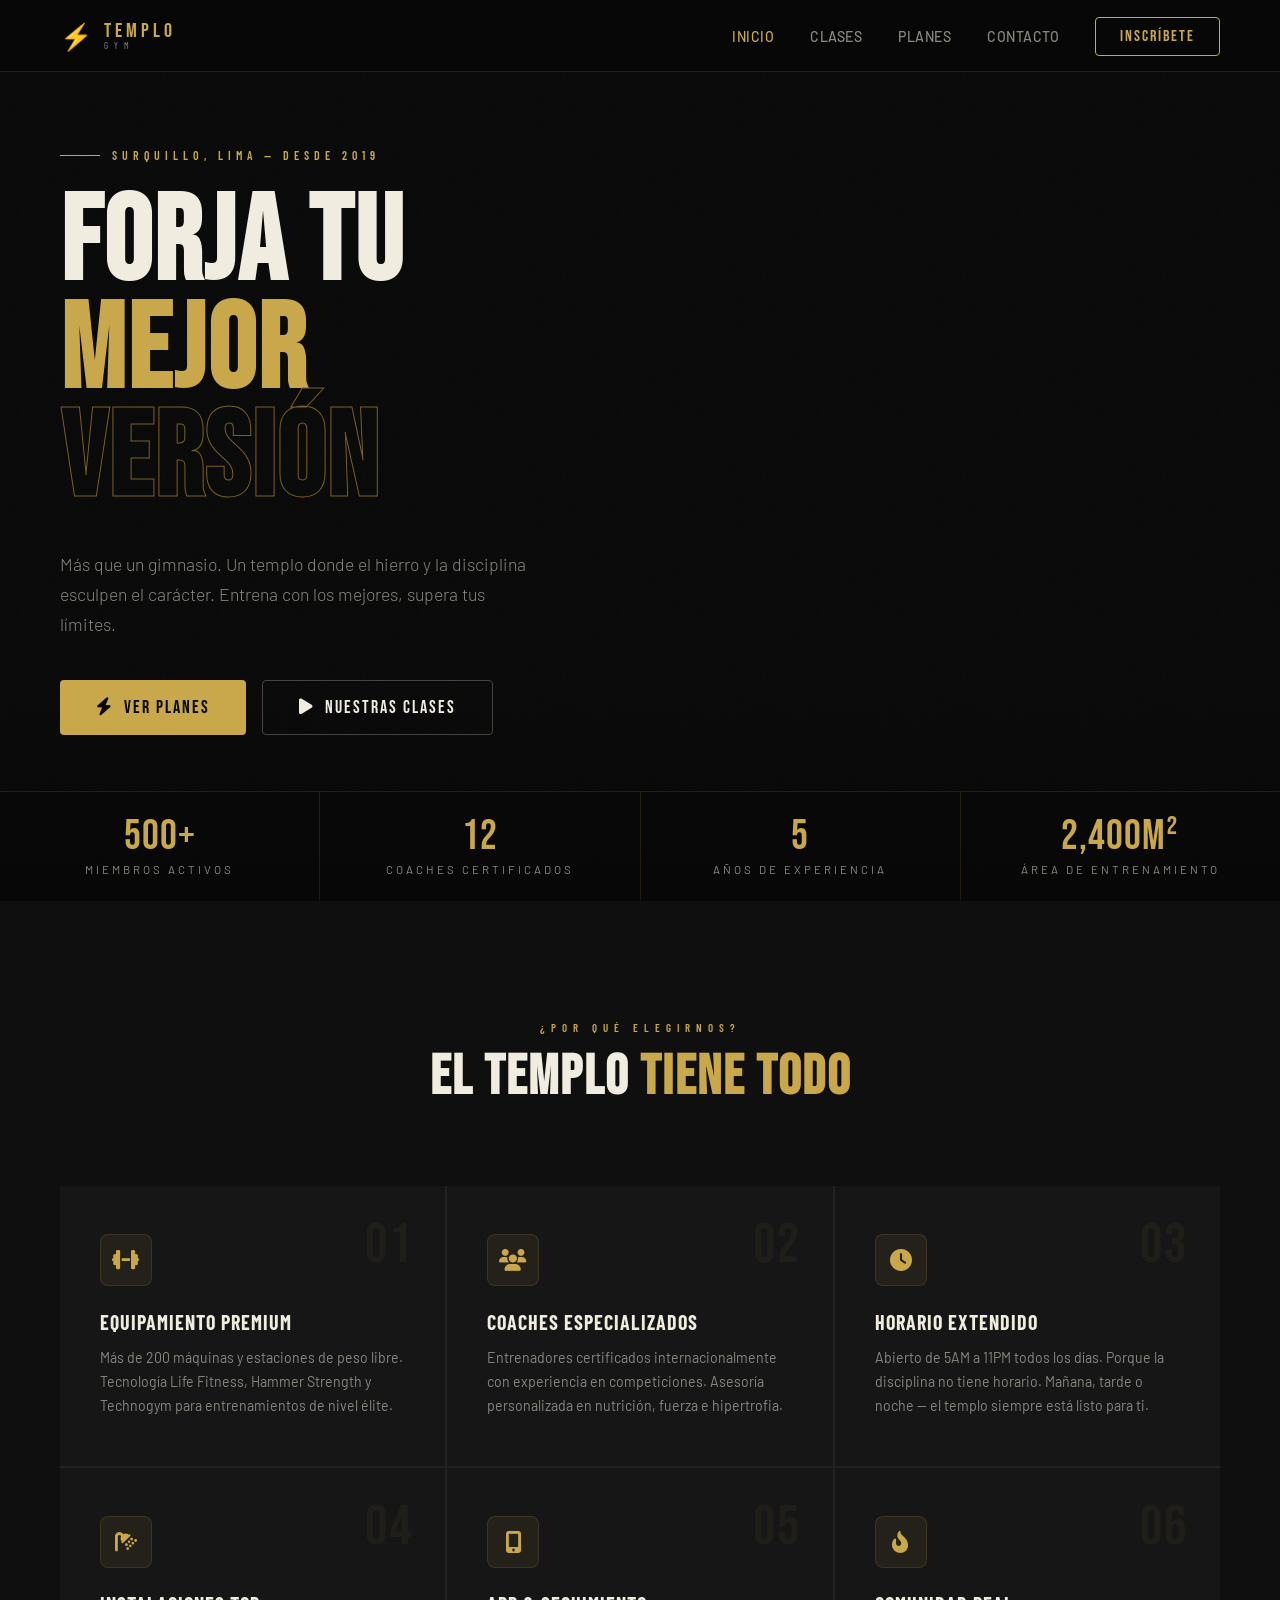
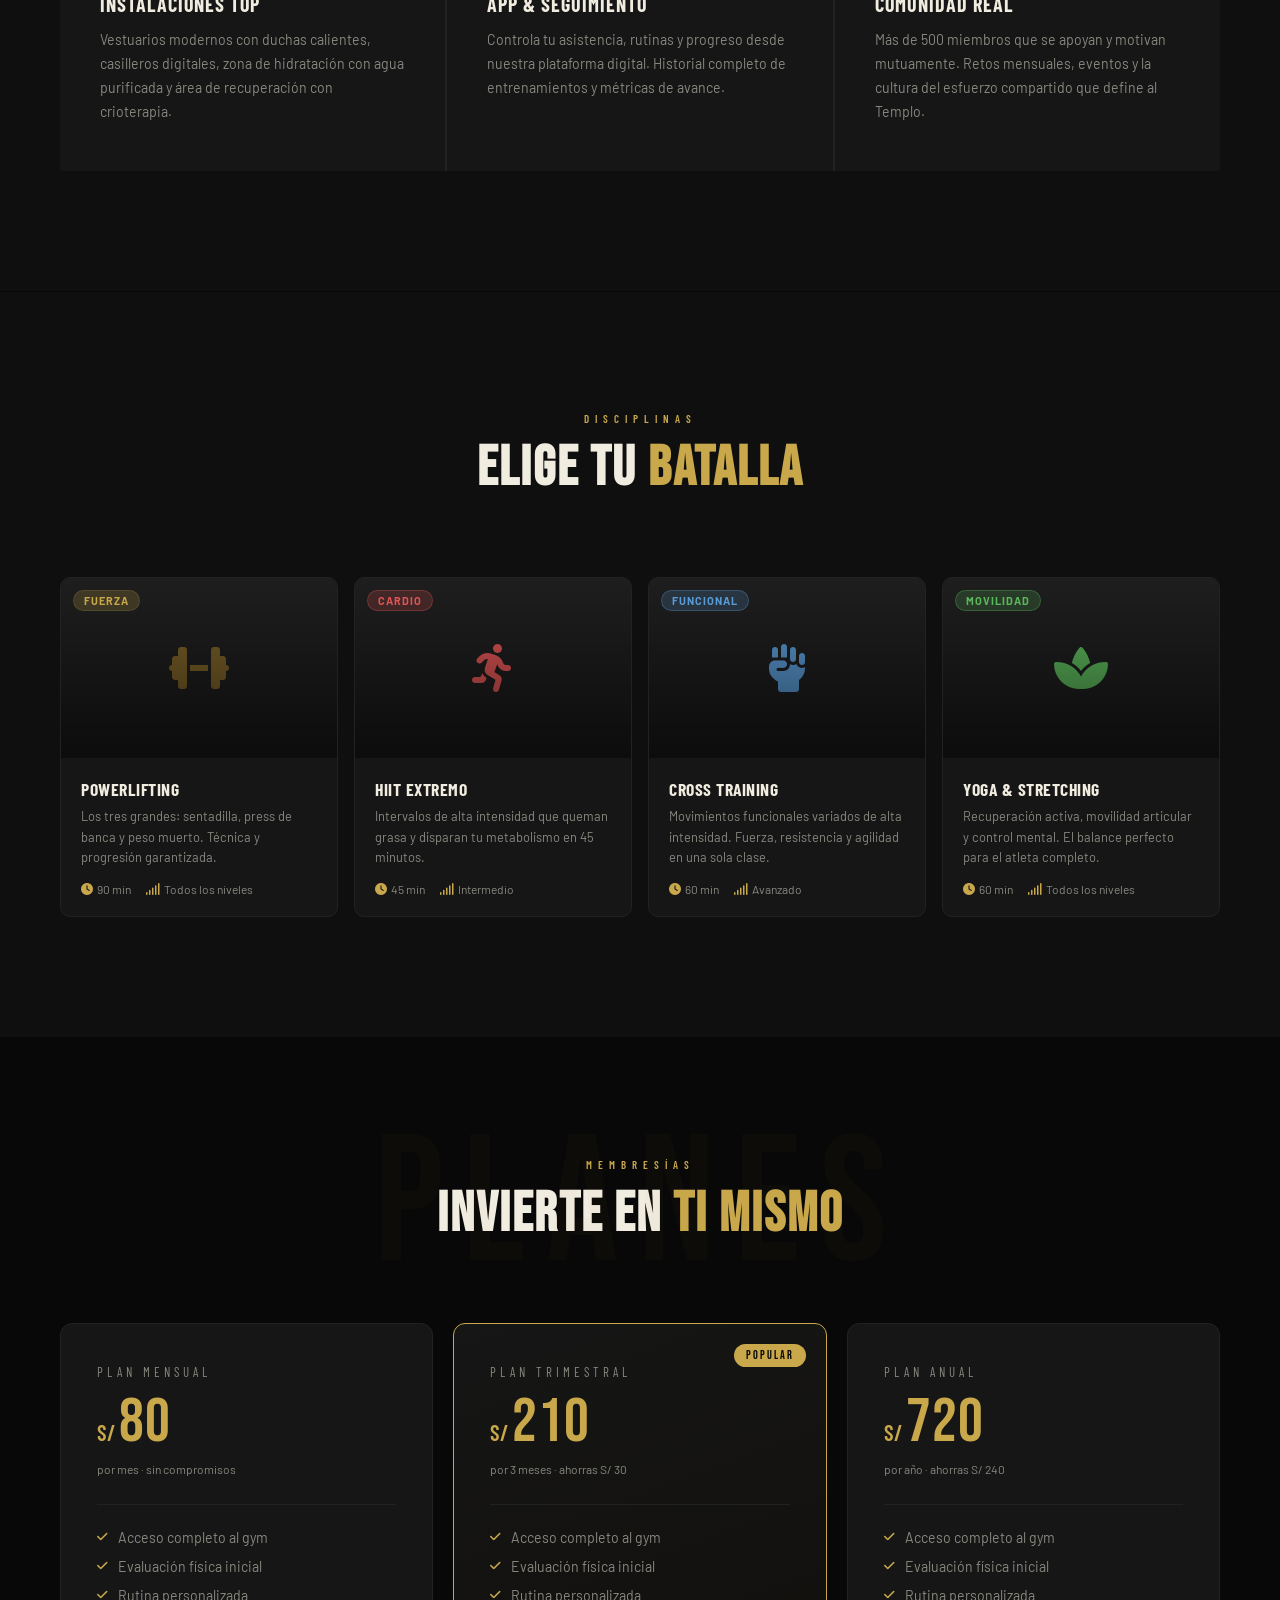
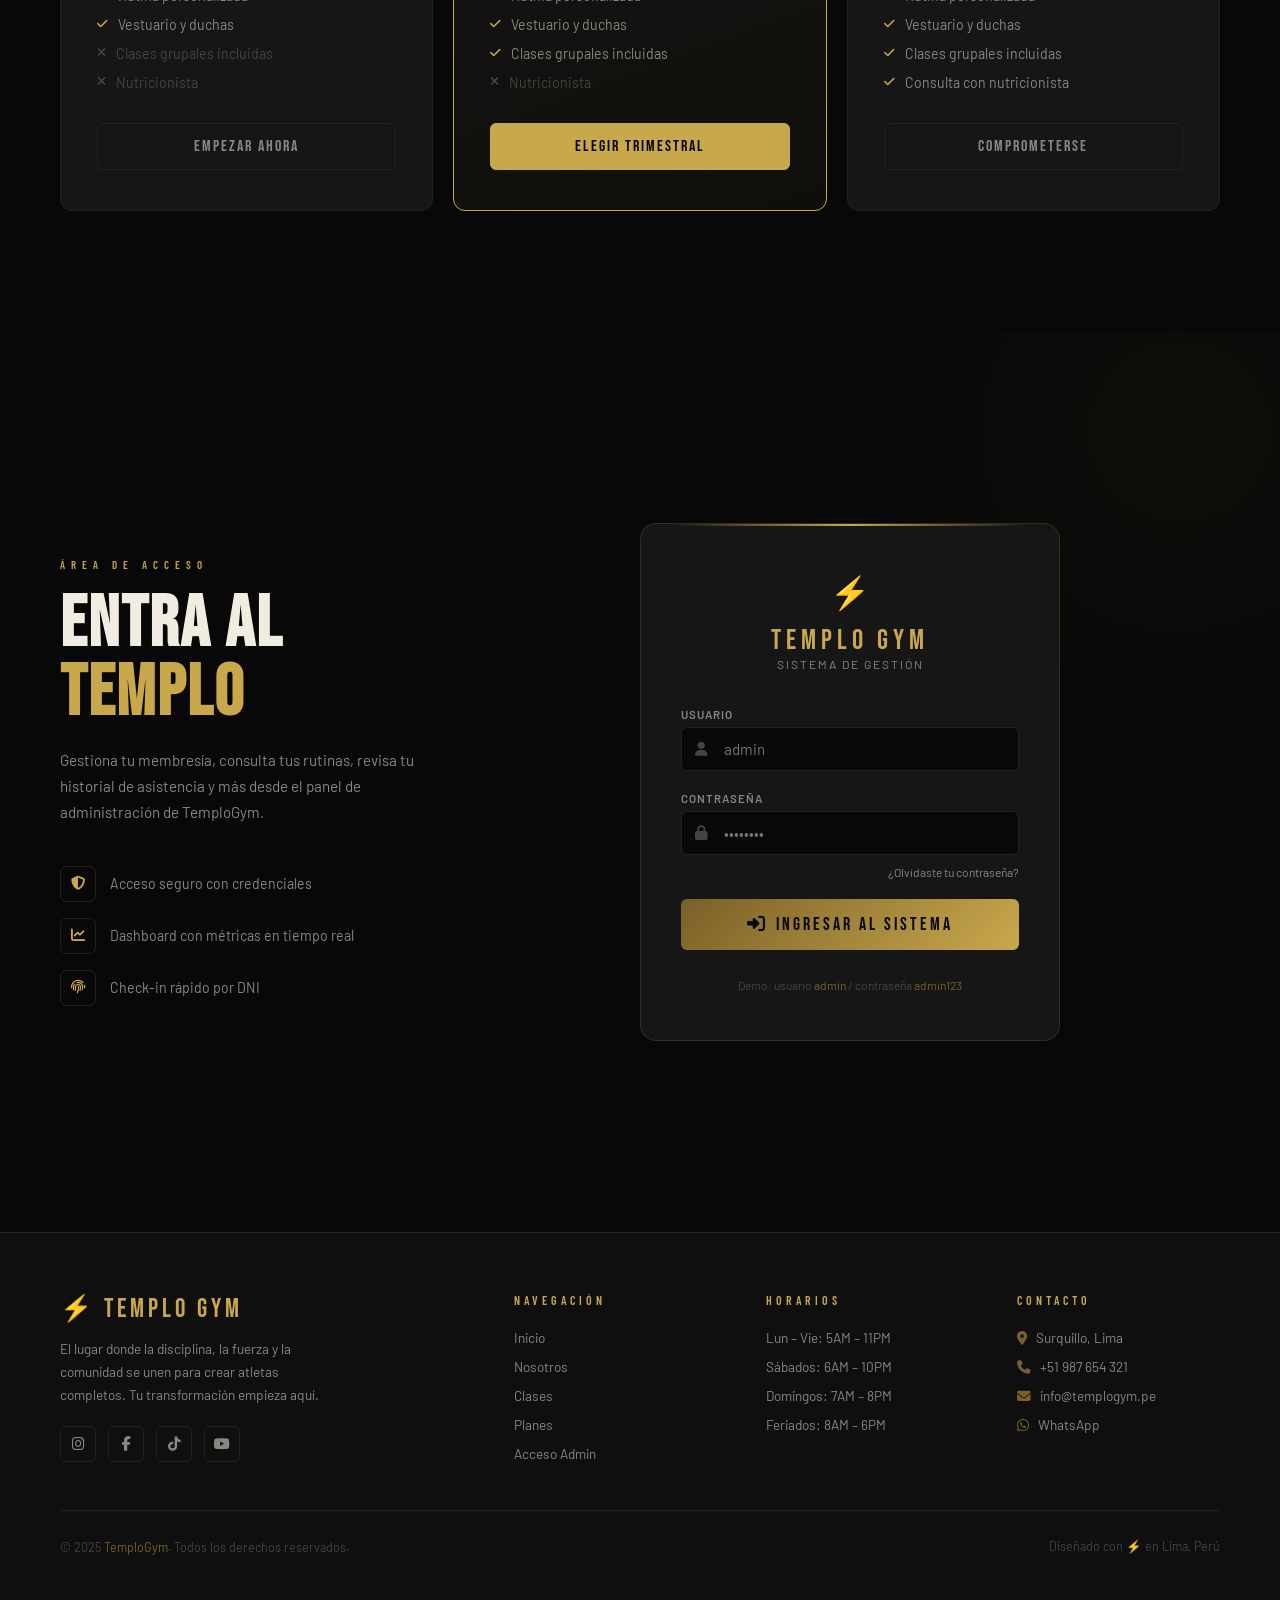
==== commit 51638e11: "Actualizacion" ====
--- a/index.html
+++ b/index.html
@@ -139,7 +139,8 @@
       position: relative;
       min-height: 100vh;
       display: flex;
-      align-items: center;
+      flex-direction: column;
+      justify-content: space-between;
       overflow: hidden;
       padding-top: 72px;
     }
@@ -173,8 +174,12 @@
     .hero-content {
       position: relative;
       z-index: 1;
-      padding: 0 60px;
+      padding: 60px 60px 40px;
       max-width: 900px;
+      flex: 1;
+      display: flex;
+      flex-direction: column;
+      justify-content: center;
     }
 
     .hero-eyebrow {
@@ -275,13 +280,12 @@
 
     /* Stats bar */
     .hero-stats {
-      position: absolute;
-      bottom: 60px;
-      left: 60px;
-      right: 60px;
+      position: relative;
+      z-index: 1;
       display: flex;
       gap: 0;
-      z-index: 1;
+      border-top: 1px solid var(--border);
+      background: rgba(8,8,8,0.6);
     }
 
     .hero-stat {
@@ -1024,7 +1028,7 @@
     <div class="hero-content">
       <div class="hero-eyebrow">
         <div class="hero-eyebrow-line"></div>
-        <span class="hero-eyebrow-text">Chincha - Chincha Alta — Desde 2019</span>
+        <span class="hero-eyebrow-text">Surquillo, Lima — Desde 2019</span>
       </div>
       <h1 class="hero-title">
         FORJA TU<br/>
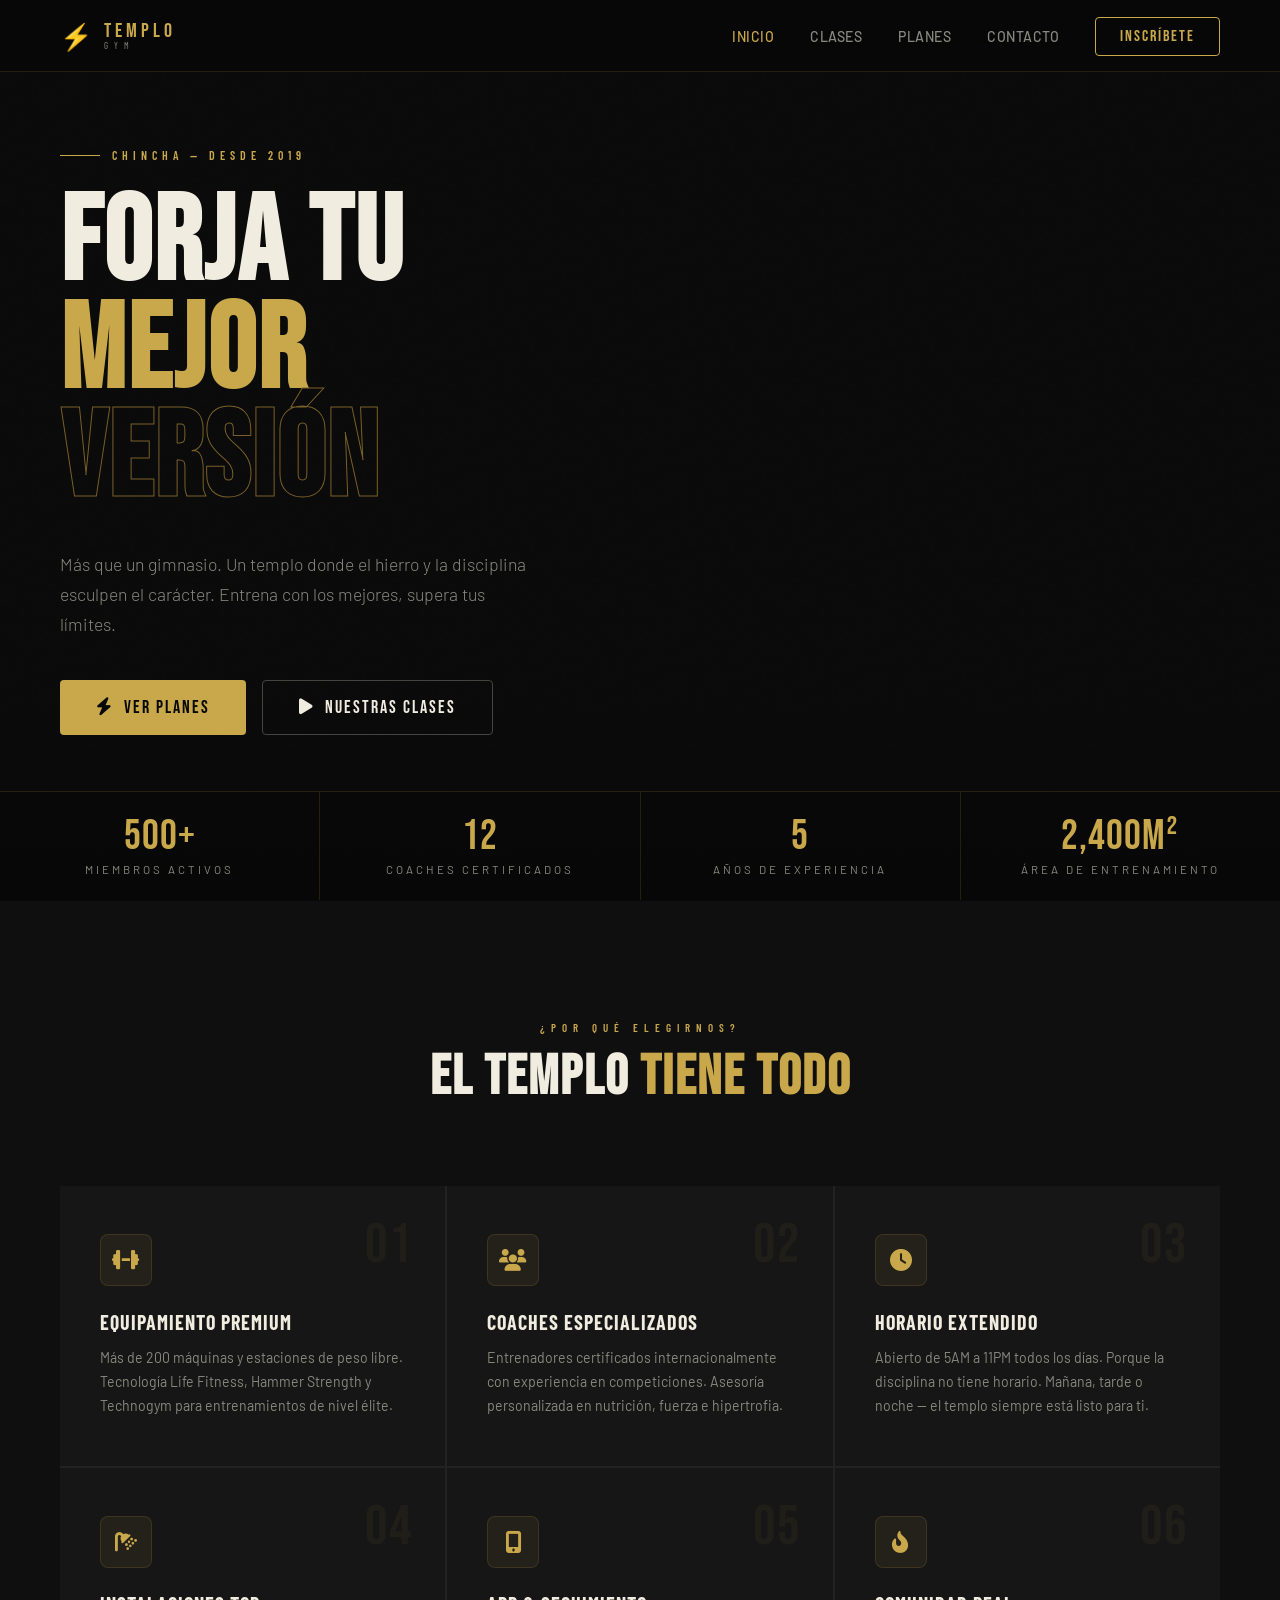
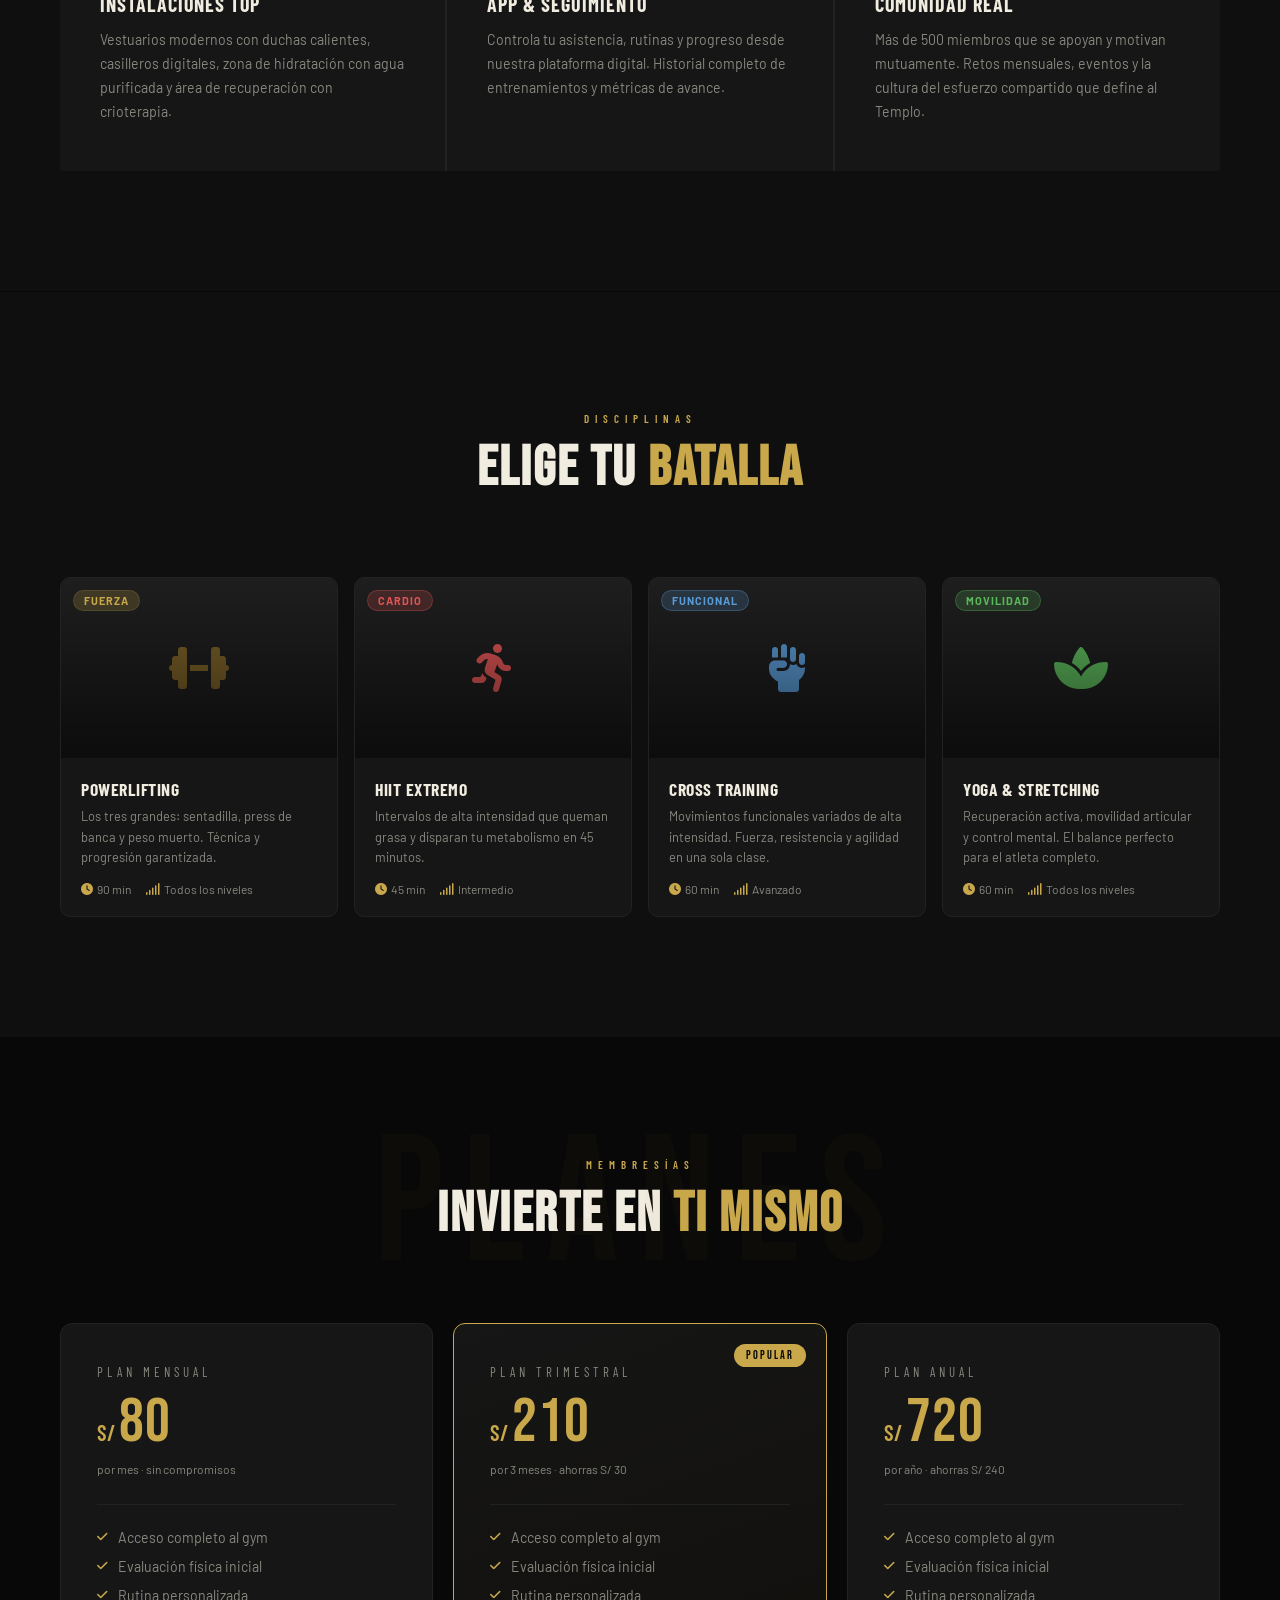
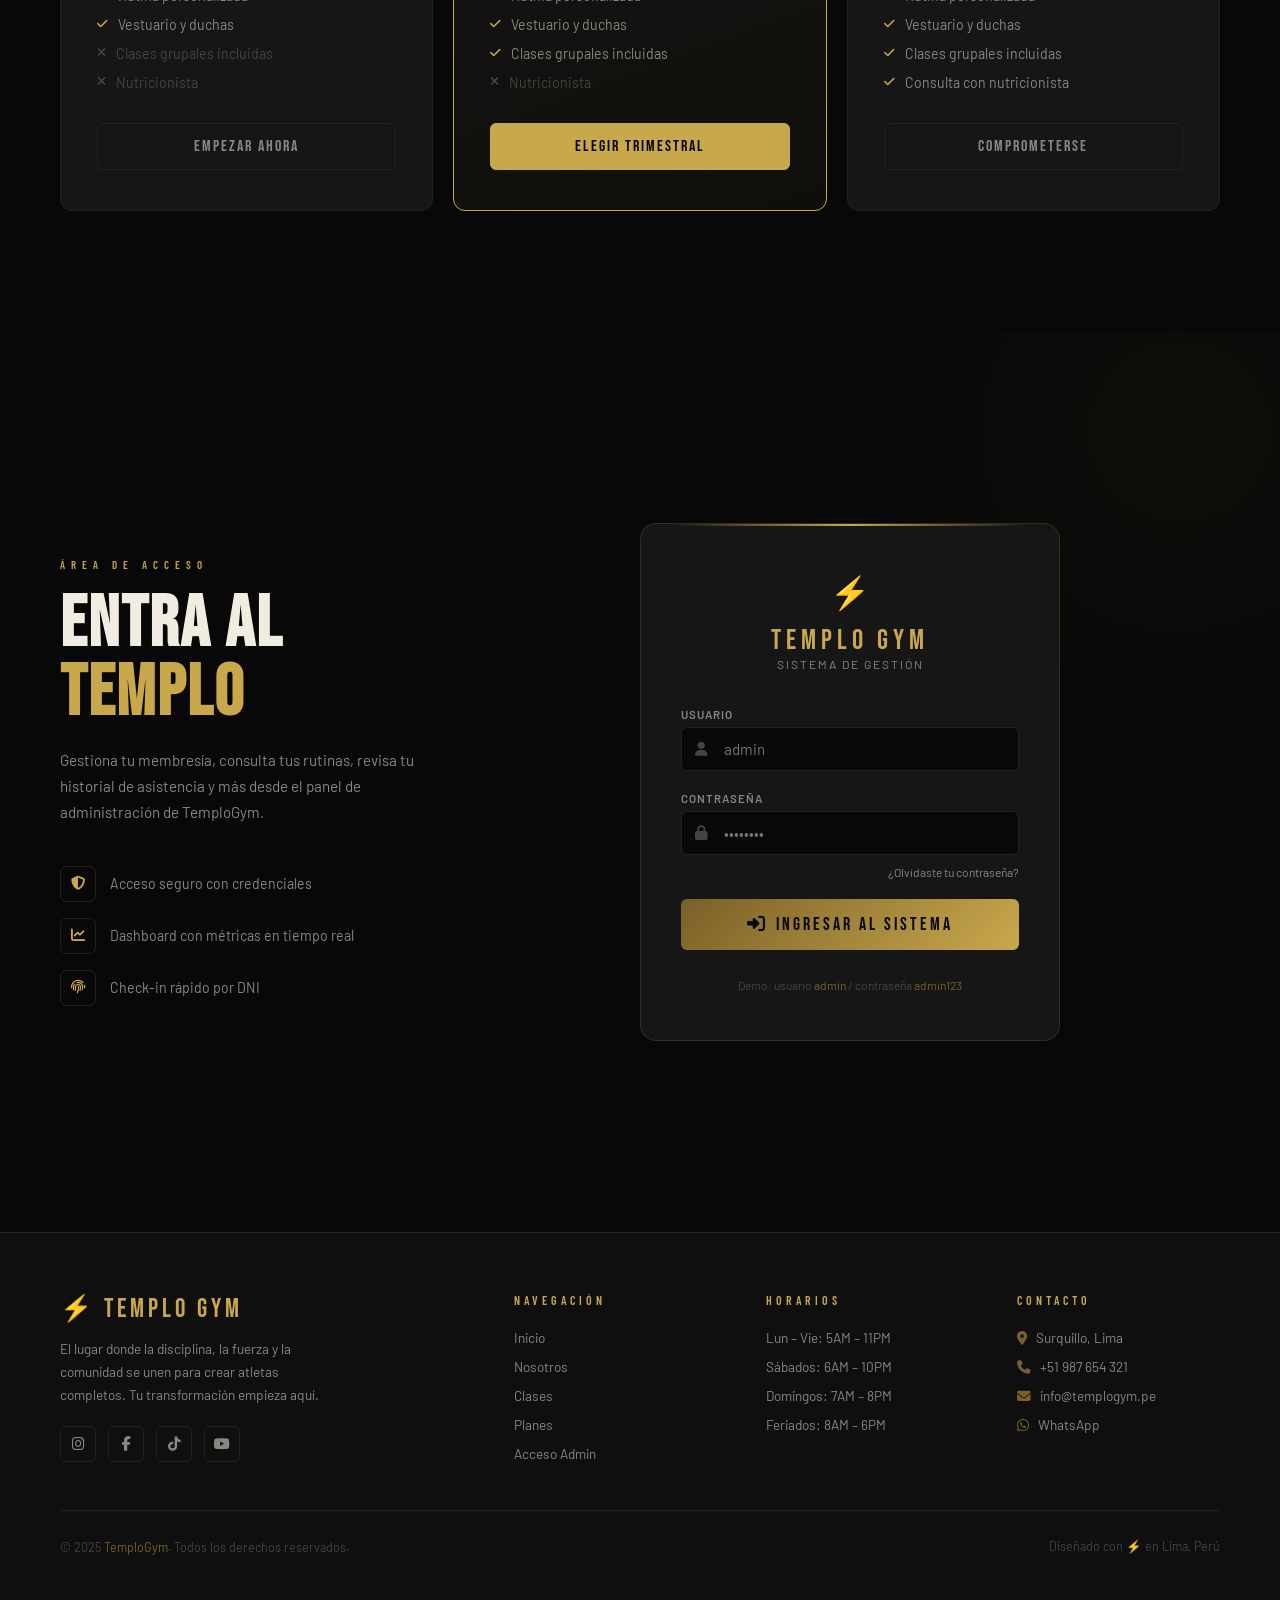
==== commit fa41b8a5: "Actualizacion" ====
--- a/index.html
+++ b/index.html
@@ -1028,7 +1028,7 @@
     <div class="hero-content">
       <div class="hero-eyebrow">
         <div class="hero-eyebrow-line"></div>
-        <span class="hero-eyebrow-text">Surquillo, Lima — Desde 2019</span>
+        <span class="hero-eyebrow-text">CHincha — Desde 2019</span>
       </div>
       <h1 class="hero-title">
         FORJA TU<br/>
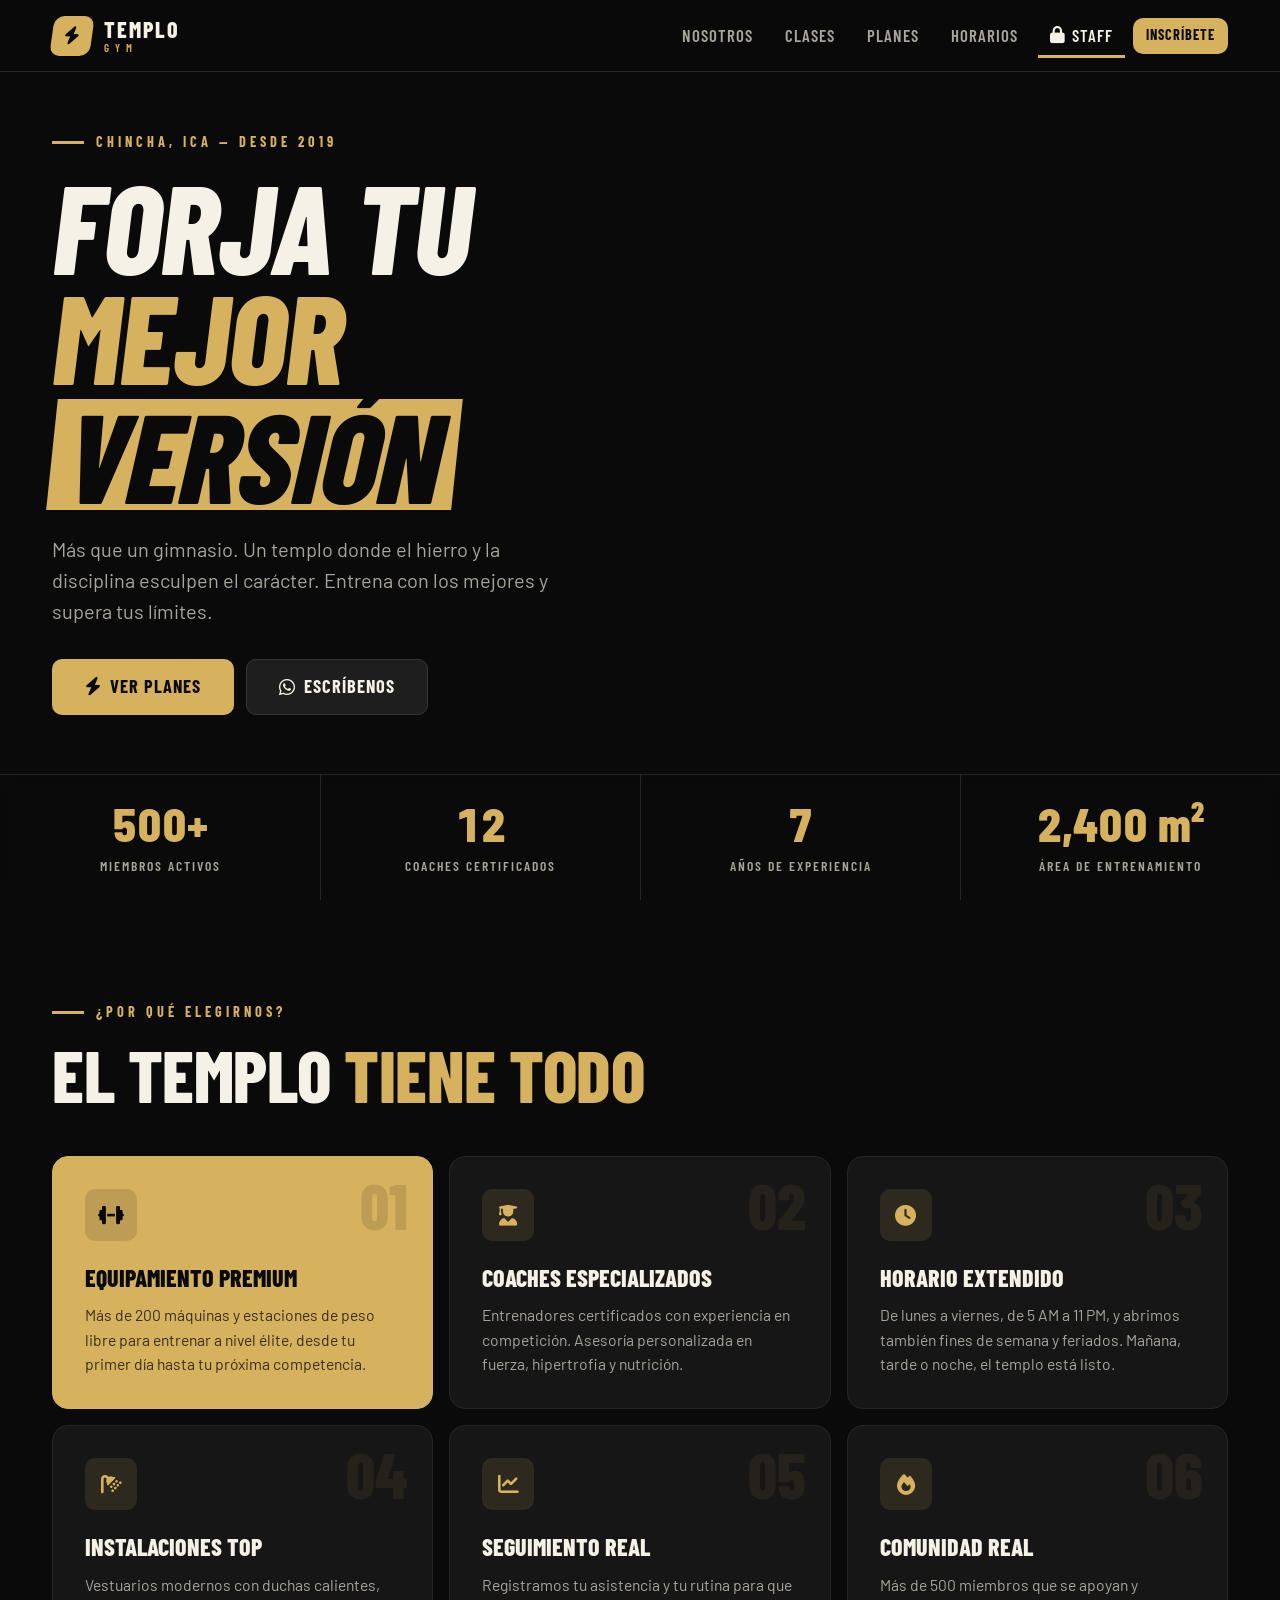
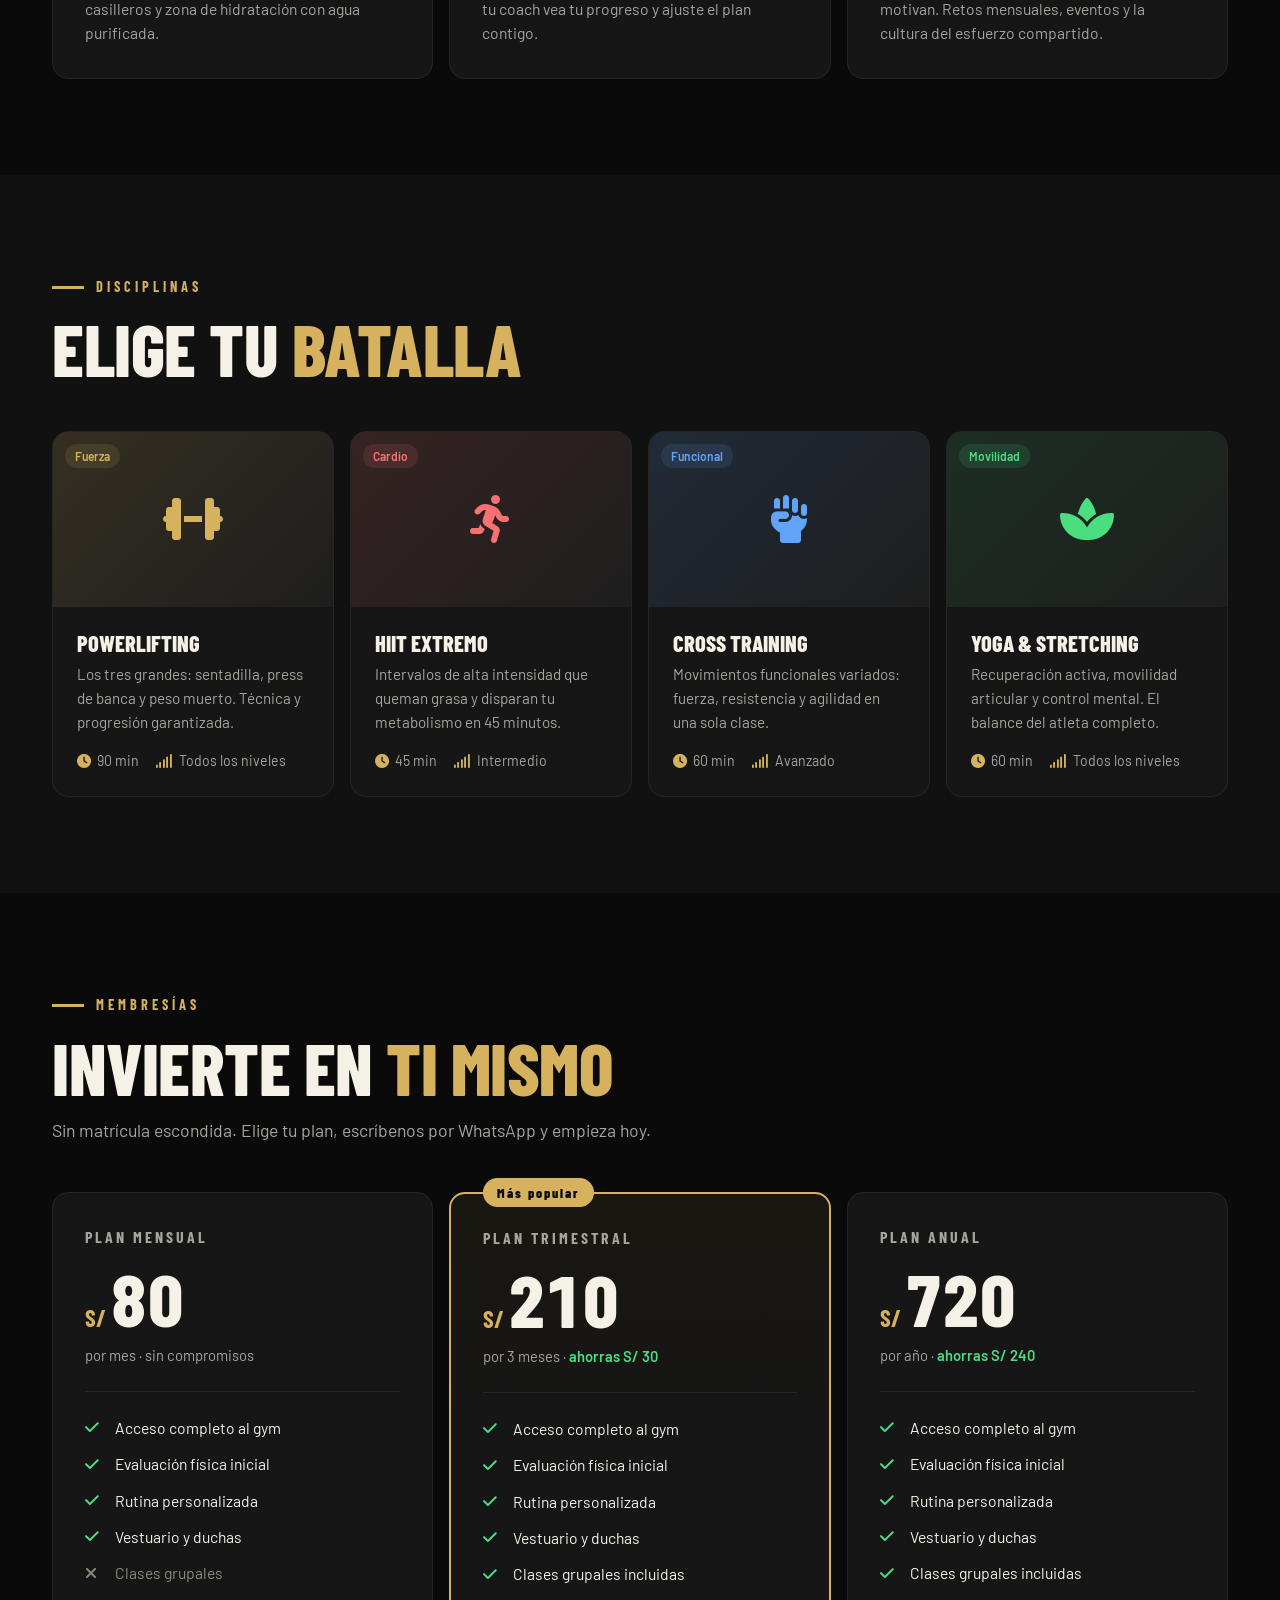
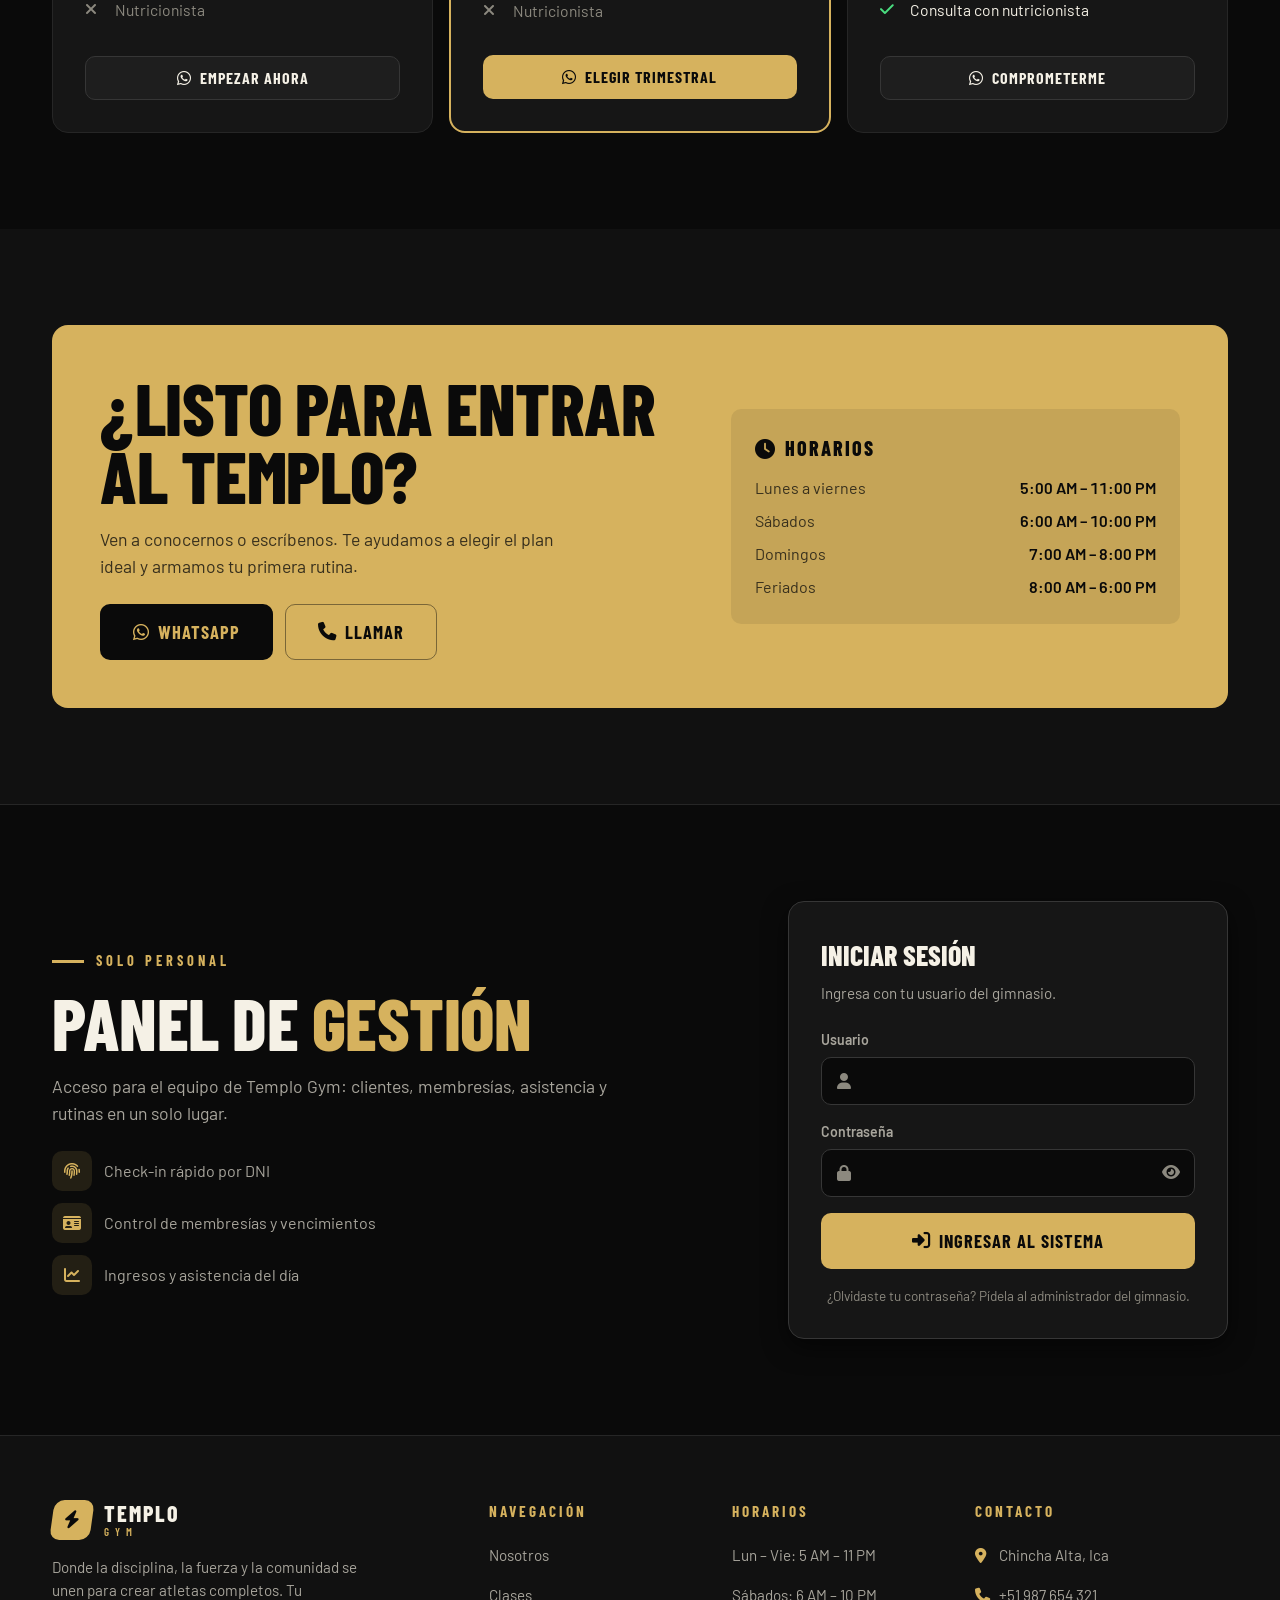
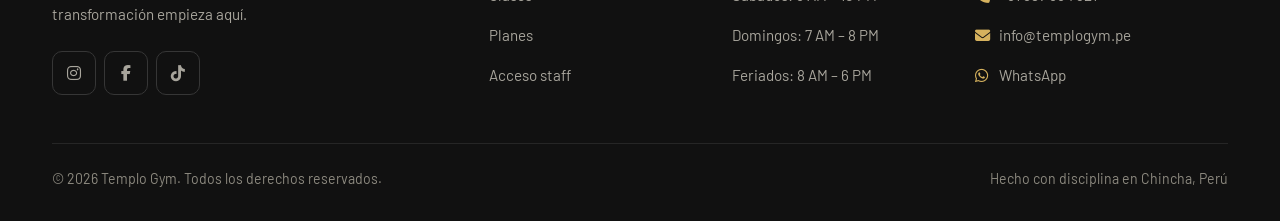
==== commit d0075307: "TemploGym-Mejoras" ====
--- a/index.html
+++ b/index.html
@@ -3,1047 +3,72 @@
 <head>
   <meta charset="UTF-8"/>
   <meta name="viewport" content="width=device-width, initial-scale=1.0"/>
-  <title>TemploGym — El Templo de tu Transformación</title>
-  <link href="https://fonts.googleapis.com/css2?family=Bebas+Neue&family=Barlow:ital,wght@0,300;0,400;0,500;0,600;0,700;1,300&family=Barlow+Condensed:wght@300;400;600;700&display=swap" rel="stylesheet"/>
+  <title>Templo Gym Chincha — Forja tu mejor versión</title>
+  <meta name="description" content="Templo Gym en Chincha: equipamiento completo, coaches certificados y clases de fuerza, HIIT, cross training y movilidad. Planes desde S/ 80 al mes."/>
+  <meta name="theme-color" content="#0a0a0a"/>
+  <script>document.documentElement.classList.add('js');</script>
+  <link rel="preconnect" href="https://fonts.googleapis.com"/>
+  <link rel="preconnect" href="https://fonts.gstatic.com" crossorigin/>
+  <link rel="preconnect" href="https://images.unsplash.com"/>
+  <link href="https://fonts.googleapis.com/css2?family=Barlow+Condensed:ital,wght@0,500;0,600;0,700;0,800;1,800&family=Barlow:wght@400;500;600;700&display=swap" rel="stylesheet"/>
   <link rel="stylesheet" href="https://cdnjs.cloudflare.com/ajax/libs/font-awesome/6.5.0/css/all.min.css"/>
-  <style>
-    *, *::before, *::after { box-sizing: border-box; margin: 0; padding: 0; }
-
-    :root {
-      --gold:        #c9a84c;
-      --gold-bright: #e8c46a;
-      --gold-dim:    #7a6028;
-      --gold-glow:   rgba(201,168,76,0.15);
-      --gold-glow2:  rgba(201,168,76,0.08);
-      --bg-deep:     #080808;
-      --bg-main:     #0f0f0f;
-      --bg-card:     #161616;
-      --bg-elevated: #1e1e1e;
-      --text:        #f0ece0;
-      --text-muted:  #888880;
-      --muted:       #444440;
-      --border:      rgba(201,168,76,0.15);
-      --border-solid:#222222;
-      --red:         #e05555;
-      --green:       #5cb85c;
-    }
-
-    html { scroll-behavior: smooth; }
-
-    body {
-      font-family: 'Barlow', sans-serif;
-      background: var(--bg-deep);
-      color: var(--text);
-      overflow-x: hidden;
-    }
-
-    /* ─── LANDING WRAPPER ─── */
-    #landing {
-      min-height: 100vh;
-      display: flex;
-      flex-direction: column;
-    }
-
-    /* ─── NAVBAR ─── */
-    .navbar {
-      position: fixed;
-      top: 0; left: 0; right: 0;
-      z-index: 100;
-      display: flex;
-      align-items: center;
-      justify-content: space-between;
-      padding: 0 60px;
-      height: 72px;
-      background: rgba(8,8,8,0.92);
-      backdrop-filter: blur(12px);
-      border-bottom: 1px solid var(--border);
-    }
-
-    .nav-logo {
-      display: flex;
-      align-items: center;
-      gap: 12px;
-      text-decoration: none;
-    }
-
-    .nav-logo .bolt {
-      font-size: 26px;
-      animation: glow-pulse 3s ease-in-out infinite;
-    }
-
-    @keyframes glow-pulse {
-      0%,100% { text-shadow: 0 0 10px var(--gold); }
-      50%      { text-shadow: 0 0 22px var(--gold-bright); }
-    }
-
-    .nav-logo-text {
-      display: flex;
-      flex-direction: column;
-      line-height: 1;
-    }
-
-    .nav-logo-main {
-      font-family: 'Bebas Neue', sans-serif;
-      font-size: 20px;
-      letter-spacing: 4px;
-      color: var(--gold);
-    }
-
-    .nav-logo-sub {
-      font-family: 'Barlow Condensed', sans-serif;
-      font-size: 9px;
-      letter-spacing: 6px;
-      color: var(--text-muted);
-      text-transform: uppercase;
-    }
-
-    .nav-links {
-      display: flex;
-      align-items: center;
-      gap: 36px;
-      list-style: none;
-    }
-
-    .nav-links a {
-      color: var(--text-muted);
-      text-decoration: none;
-      font-size: 0.88rem;
-      font-weight: 500;
-      letter-spacing: 0.5px;
-      text-transform: uppercase;
-      transition: color 0.2s;
-    }
-
-    .nav-links a:hover { color: var(--gold); }
-
-    .nav-cta {
-      padding: 9px 24px;
-      background: transparent;
-      border: 1.5px solid var(--gold);
-      color: var(--gold) !important;
-      border-radius: 4px;
-      font-family: 'Bebas Neue', sans-serif !important;
-      font-size: 16px !important;
-      letter-spacing: 2px !important;
-      transition: all 0.2s !important;
-      cursor: pointer;
-    }
-
-    .nav-cta:hover {
-      background: var(--gold) !important;
-      color: #080808 !important;
-    }
-
-    /* ─── HERO ─── */
-    .hero {
-      position: relative;
-      min-height: 100vh;
-      display: flex;
-      flex-direction: column;
-      justify-content: space-between;
-      overflow: hidden;
-      padding-top: 72px;
-    }
-
-    .hero-bg {
-      position: absolute;
-      inset: 0;
-      background:
-        linear-gradient(105deg, rgba(8,8,8,0.97) 0%, rgba(8,8,8,0.7) 50%, rgba(8,8,8,0.4) 100%),
-        url('https://images.unsplash.com/photo-1534438327276-14e5300c3a48?w=1800&q=80') center/cover no-repeat;
-    }
-
-    .hero-bg::after {
-      content: '';
-      position: absolute;
-      bottom: 0; left: 0; right: 0;
-      height: 200px;
-      background: linear-gradient(to top, var(--bg-deep), transparent);
-    }
-
-    /* Noise texture overlay */
-    .hero-bg::before {
-      content: '';
-      position: absolute;
-      inset: 0;
-      opacity: 0.03;
-      background-image: url("data:image/svg+xml,%3Csvg viewBox='0 0 256 256' xmlns='http://www.w3.org/2000/svg'%3E%3Cfilter id='noise'%3E%3CfeTurbulence type='fractalNoise' baseFrequency='0.9' numOctaves='4' stitchTiles='stitch'/%3E%3C/filter%3E%3Crect width='100%25' height='100%25' filter='url(%23noise)'/%3E%3C/svg%3E");
-      background-size: 200px 200px;
-    }
-
-    .hero-content {
-      position: relative;
-      z-index: 1;
-      padding: 60px 60px 40px;
-      max-width: 900px;
-      flex: 1;
-      display: flex;
-      flex-direction: column;
-      justify-content: center;
-    }
-
-    .hero-eyebrow {
-      display: flex;
-      align-items: center;
-      gap: 12px;
-      margin-bottom: 28px;
-    }
-
-    .hero-eyebrow-line {
-      width: 40px;
-      height: 1px;
-      background: var(--gold);
-    }
-
-    .hero-eyebrow-text {
-      font-family: 'Barlow Condensed', sans-serif;
-      font-size: 12px;
-      letter-spacing: 5px;
-      color: var(--gold);
-      text-transform: uppercase;
-      font-weight: 600;
-    }
-
-    .hero-title {
-      font-family: 'Bebas Neue', sans-serif;
-      font-size: clamp(64px, 10vw, 120px);
-      line-height: 0.9;
-      letter-spacing: 2px;
-      color: var(--text);
-      margin-bottom: 12px;
-    }
-
-    .hero-title .gold { color: var(--gold); }
-    .hero-title .stroke {
-      -webkit-text-stroke: 1px var(--gold-dim);
-      color: transparent;
-    }
-
-    .hero-subtitle {
-      font-size: 1.1rem;
-      color: var(--text-muted);
-      font-weight: 300;
-      max-width: 480px;
-      line-height: 1.7;
-      margin: 24px 0 40px;
-    }
-
-    .hero-actions {
-      display: flex;
-      gap: 16px;
-      flex-wrap: wrap;
-    }
-
-    .btn-hero-primary {
-      display: inline-flex;
-      align-items: center;
-      gap: 10px;
-      padding: 16px 36px;
-      background: var(--gold);
-      color: #080808;
-      font-family: 'Bebas Neue', sans-serif;
-      font-size: 18px;
-      letter-spacing: 2px;
-      border: none;
-      border-radius: 4px;
-      cursor: pointer;
-      transition: all 0.2s;
-      text-decoration: none;
-    }
-
-    .btn-hero-primary:hover {
-      background: var(--gold-bright);
-      transform: translateY(-2px);
-    }
-
-    .btn-hero-secondary {
-      display: inline-flex;
-      align-items: center;
-      gap: 10px;
-      padding: 16px 36px;
-      background: transparent;
-      color: var(--text);
-      font-family: 'Bebas Neue', sans-serif;
-      font-size: 18px;
-      letter-spacing: 2px;
-      border: 1px solid var(--muted);
-      border-radius: 4px;
-      cursor: pointer;
-      transition: all 0.2s;
-      text-decoration: none;
-    }
-
-    .btn-hero-secondary:hover {
-      border-color: var(--gold);
-      color: var(--gold);
-    }
-
-    /* Stats bar */
-    .hero-stats {
-      position: relative;
-      z-index: 1;
-      display: flex;
-      gap: 0;
-      border-top: 1px solid var(--border);
-      background: rgba(8,8,8,0.6);
-    }
-
-    .hero-stat {
-      flex: 1;
-      padding: 24px 32px;
-      border-left: 1px solid var(--border);
-      text-align: center;
-    }
-
-    .hero-stat:first-child { border-left: none; }
-
-    .hero-stat-num {
-      font-family: 'Bebas Neue', sans-serif;
-      font-size: 42px;
-      color: var(--gold);
-      letter-spacing: 1px;
-      line-height: 1;
-    }
-
-    .hero-stat-label {
-      font-size: 0.72rem;
-      color: var(--text-muted);
-      text-transform: uppercase;
-      letter-spacing: 3px;
-      margin-top: 4px;
-    }
-
-    /* ─── FEATURES ─── */
-    .features {
-      padding: 120px 60px;
-      background: var(--bg-main);
-    }
-
-    .section-header {
-      text-align: center;
-      margin-bottom: 80px;
-    }
-
-    .section-eyebrow {
-      font-family: 'Barlow Condensed', sans-serif;
-      font-size: 11px;
-      letter-spacing: 6px;
-      color: var(--gold);
-      text-transform: uppercase;
-      font-weight: 600;
-      margin-bottom: 16px;
-    }
-
-    .section-title {
-      font-family: 'Bebas Neue', sans-serif;
-      font-size: clamp(36px, 5vw, 56px);
-      letter-spacing: 2px;
-      color: var(--text);
-      line-height: 1;
-    }
-
-    .section-title .accent { color: var(--gold); }
-
-    .features-grid {
-      display: grid;
-      grid-template-columns: repeat(3, 1fr);
-      gap: 2px;
-      background: var(--border-solid);
-    }
-
-    .feature-item {
-      background: var(--bg-card);
-      padding: 48px 40px;
-      position: relative;
-      overflow: hidden;
-      transition: background 0.3s;
-    }
-
-    .feature-item::before {
-      content: '';
-      position: absolute;
-      bottom: 0; left: 0;
-      width: 100%; height: 2px;
-      background: linear-gradient(90deg, transparent, var(--gold), transparent);
-      transform: scaleX(0);
-      transition: transform 0.4s;
-    }
-
-    .feature-item:hover { background: var(--bg-elevated); }
-    .feature-item:hover::before { transform: scaleX(1); }
-
-    .feature-icon {
-      width: 52px; height: 52px;
-      background: var(--gold-glow2);
-      border: 1px solid var(--border);
-      border-radius: 8px;
-      display: flex; align-items: center; justify-content: center;
-      font-size: 22px;
-      color: var(--gold);
-      margin-bottom: 24px;
-    }
-
-    .feature-num {
-      position: absolute;
-      top: 32px; right: 32px;
-      font-family: 'Bebas Neue', sans-serif;
-      font-size: 56px;
-      color: rgba(201,168,76,0.06);
-      letter-spacing: 2px;
-      line-height: 1;
-    }
-
-    .feature-title {
-      font-family: 'Barlow Condensed', sans-serif;
-      font-size: 20px;
-      font-weight: 700;
-      letter-spacing: 1px;
-      text-transform: uppercase;
-      color: var(--text);
-      margin-bottom: 12px;
-    }
-
-    .feature-desc {
-      font-size: 0.88rem;
-      color: var(--text-muted);
-      line-height: 1.7;
-    }
-
-    /* ─── PLANES ─── */
-    .plans-section {
-      padding: 120px 60px;
-      background: var(--bg-deep);
-      position: relative;
-    }
-
-    .plans-section::before {
-      content: 'PLANES';
-      position: absolute;
-      top: 60px; left: 50%;
-      transform: translateX(-50%);
-      font-family: 'Bebas Neue', sans-serif;
-      font-size: 180px;
-      color: rgba(201,168,76,0.03);
-      letter-spacing: 20px;
-      pointer-events: none;
-      white-space: nowrap;
-    }
-
-    .plans-grid {
-      display: grid;
-      grid-template-columns: repeat(3, 1fr);
-      gap: 20px;
-      margin-top: 60px;
-      position: relative;
-    }
-
-    .plan-box {
-      background: var(--bg-card);
-      border: 1px solid var(--border-solid);
-      border-radius: 12px;
-      padding: 40px 36px;
-      position: relative;
-      overflow: hidden;
-      transition: all 0.3s;
-    }
-
-    .plan-box:hover {
-      border-color: var(--gold-dim);
-      transform: translateY(-4px);
-    }
-
-    .plan-box.featured {
-      background: linear-gradient(160deg, var(--bg-card), rgba(201,168,76,0.04));
-      border-color: var(--gold);
-    }
-
-    .plan-popular {
-      position: absolute;
-      top: 20px; right: 20px;
-      background: var(--gold);
-      color: #080808;
-      font-family: 'Bebas Neue', sans-serif;
-      font-size: 12px;
-      letter-spacing: 2px;
-      padding: 4px 12px;
-      border-radius: 20px;
-    }
-
-    .plan-label {
-      font-family: 'Barlow Condensed', sans-serif;
-      font-size: 13px;
-      letter-spacing: 4px;
-      color: var(--text-muted);
-      text-transform: uppercase;
-      margin-bottom: 12px;
-    }
-
-    .plan-price-row {
-      display: flex;
-      align-items: baseline;
-      gap: 4px;
-      margin-bottom: 8px;
-    }
-
-    .plan-currency {
-      font-family: 'Barlow Condensed', sans-serif;
-      font-size: 22px;
-      color: var(--gold);
-      font-weight: 600;
-    }
-
-    .plan-price {
-      font-family: 'Bebas Neue', sans-serif;
-      font-size: 62px;
-      color: var(--gold);
-      letter-spacing: 1px;
-      line-height: 1;
-    }
-
-    .plan-period {
-      font-size: 0.75rem;
-      color: var(--text-muted);
-      margin-bottom: 28px;
-    }
-
-    .plan-divider {
-      height: 1px;
-      background: var(--border-solid);
-      margin: 24px 0;
-    }
-
-    .plan-features {
-      list-style: none;
-      display: flex;
-      flex-direction: column;
-      gap: 12px;
-      margin-bottom: 32px;
-    }
-
-    .plan-features li {
-      display: flex;
-      align-items: center;
-      gap: 10px;
-      font-size: 0.88rem;
-      color: var(--text-muted);
-    }
-
-    .plan-features li i {
-      color: var(--gold);
-      font-size: 12px;
-      flex-shrink: 0;
-    }
-
-    .btn-plan {
-      width: 100%;
-      padding: 13px;
-      background: transparent;
-      border: 1px solid var(--border-solid);
-      color: var(--text-muted);
-      font-family: 'Bebas Neue', sans-serif;
-      font-size: 16px;
-      letter-spacing: 2px;
-      border-radius: 6px;
-      cursor: pointer;
-      transition: all 0.2s;
-    }
-
-    .btn-plan:hover {
-      border-color: var(--gold);
-      color: var(--gold);
-    }
-
-    .btn-plan.featured-btn {
-      background: var(--gold);
-      color: #080808;
-      border-color: var(--gold);
-    }
-
-    .btn-plan.featured-btn:hover {
-      background: var(--gold-bright);
-    }
-
-    /* ─── CLASES ─── */
-    .classes-section {
-      padding: 120px 60px;
-      background: var(--bg-main);
-    }
-
-    .classes-grid {
-      display: grid;
-      grid-template-columns: repeat(4, 1fr);
-      gap: 16px;
-      margin-top: 60px;
-    }
-
-    .class-card {
-      background: var(--bg-card);
-      border: 1px solid var(--border-solid);
-      border-radius: 10px;
-      overflow: hidden;
-      transition: all 0.3s;
-      position: relative;
-    }
-
-    .class-card:hover { border-color: var(--gold-dim); transform: translateY(-3px); }
-
-    .class-img {
-      height: 180px;
-      background: var(--bg-elevated);
-      display: flex;
-      align-items: center;
-      justify-content: center;
-      font-size: 3rem;
-      color: var(--gold-dim);
-      position: relative;
-      overflow: hidden;
-    }
-
-    .class-img-overlay {
-      position: absolute;
-      inset: 0;
-      background: linear-gradient(to top, rgba(0,0,0,0.6), transparent);
-    }
-
-    .class-tag {
-      position: absolute;
-      top: 12px; left: 12px;
-      padding: 3px 10px;
-      border-radius: 20px;
-      font-size: 0.68rem;
-      font-weight: 700;
-      letter-spacing: 1px;
-      text-transform: uppercase;
-    }
-
-    .tag-fuerza { background: rgba(201,168,76,0.2); color: var(--gold); border: 1px solid var(--border); }
-    .tag-cardio { background: rgba(224,85,85,0.2); color: #e05555; border: 1px solid rgba(224,85,85,0.3); }
-    .tag-funcional { background: rgba(91,155,213,0.2); color: #5b9bd5; border: 1px solid rgba(91,155,213,0.3); }
-    .tag-yoga { background: rgba(92,184,92,0.2); color: #5cb85c; border: 1px solid rgba(92,184,92,0.3); }
-
-    .class-body { padding: 20px; }
-
-    .class-name {
-      font-family: 'Barlow Condensed', sans-serif;
-      font-size: 1.1rem;
-      font-weight: 700;
-      letter-spacing: 0.5px;
-      text-transform: uppercase;
-      margin-bottom: 6px;
-    }
-
-    .class-desc {
-      font-size: 0.8rem;
-      color: var(--text-muted);
-      line-height: 1.6;
-      margin-bottom: 14px;
-    }
-
-    .class-meta {
-      display: flex;
-      gap: 14px;
-      font-size: 0.75rem;
-      color: var(--text-muted);
-    }
-
-    .class-meta span { display: flex; align-items: center; gap: 4px; }
-    .class-meta i { color: var(--gold); }
-
-    /* ─── LOGIN SECTION ─── */
-    .login-section {
-      padding: 120px 60px;
-      background: var(--bg-deep);
-      display: flex;
-      align-items: center;
-      gap: 80px;
-      position: relative;
-      overflow: hidden;
-      min-height: 100vh;
-    }
-
-    .login-section::before {
-      content: '';
-      position: absolute;
-      top: -200px; right: -200px;
-      width: 600px; height: 600px;
-      border-radius: 50%;
-      background: radial-gradient(circle, rgba(201,168,76,0.04) 0%, transparent 70%);
-      pointer-events: none;
-    }
-
-    .login-left {
-      flex: 1;
-      max-width: 500px;
-    }
-
-    .login-eyebrow {
-      font-family: 'Barlow Condensed', sans-serif;
-      font-size: 11px;
-      letter-spacing: 6px;
-      color: var(--gold);
-      text-transform: uppercase;
-      font-weight: 600;
-      margin-bottom: 20px;
-    }
-
-    .login-title {
-      font-family: 'Bebas Neue', sans-serif;
-      font-size: clamp(48px, 6vw, 72px);
-      line-height: 0.95;
-      letter-spacing: 2px;
-      margin-bottom: 20px;
-    }
-
-    .login-title span { color: var(--gold); }
-
-    .login-desc {
-      font-size: 0.95rem;
-      color: var(--text-muted);
-      line-height: 1.7;
-      max-width: 380px;
-    }
-
-    .login-right {
-      flex: 0 0 420px;
-      background: var(--bg-card);
-      border: 1px solid var(--border);
-      border-radius: 16px;
-      padding: 48px 40px;
-      position: relative;
-    }
-
-    .login-right::before {
-      content: '';
-      position: absolute;
-      top: 0; left: 32px; right: 32px;
-      height: 2px;
-      background: linear-gradient(90deg, transparent, var(--gold), transparent);
-    }
-
-    .login-header {
-      text-align: center;
-      margin-bottom: 36px;
-    }
-
-    .login-bolt {
-      font-size: 32px;
-      display: block;
-      margin-bottom: 12px;
-      animation: glow-pulse 3s ease-in-out infinite;
-    }
-
-    .login-brand {
-      font-family: 'Bebas Neue', sans-serif;
-      font-size: 28px;
-      letter-spacing: 5px;
-      color: var(--gold);
-    }
-
-    .login-tagline {
-      font-size: 0.75rem;
-      color: var(--text-muted);
-      letter-spacing: 2px;
-    }
-
-    .login-form { display: flex; flex-direction: column; gap: 20px; }
-
-    .login-field { display: flex; flex-direction: column; gap: 6px; }
-
-    .login-field label {
-      font-size: 0.72rem;
-      font-weight: 600;
-      text-transform: uppercase;
-      letter-spacing: 1px;
-      color: var(--text-muted);
-    }
-
-    .login-field-wrap {
-      position: relative;
-    }
-
-    .login-field-wrap i {
-      position: absolute;
-      left: 14px;
-      top: 50%;
-      transform: translateY(-50%);
-      color: var(--muted);
-      font-size: 0.9rem;
-      transition: color 0.2s;
-    }
-
-    .login-field input {
-      width: 100%;
-      padding: 12px 14px 12px 42px;
-      background: var(--bg-deep);
-      border: 1px solid var(--border-solid);
-      border-radius: 6px;
-      color: var(--text);
-      font-family: 'Barlow', sans-serif;
-      font-size: 0.95rem;
-      outline: none;
-      transition: all 0.2s;
-    }
-
-    .login-field input:focus {
-      border-color: var(--gold-dim);
-      box-shadow: 0 0 0 3px rgba(201,168,76,0.1);
-    }
-
-    .login-field input:focus + i,
-    .login-field-wrap:focus-within i {
-      color: var(--gold);
-    }
-
-    .login-forgot {
-      text-align: right;
-      font-size: 0.75rem;
-      color: var(--text-muted);
-      text-decoration: none;
-      transition: color 0.2s;
-      margin-top: -10px;
-    }
-
-    .login-forgot:hover { color: var(--gold); }
-
-    .btn-login {
-      width: 100%;
-      padding: 15px;
-      background: linear-gradient(135deg, var(--gold-dim), var(--gold));
-      color: #080808;
-      font-family: 'Bebas Neue', sans-serif;
-      font-size: 18px;
-      letter-spacing: 3px;
-      border: none;
-      border-radius: 6px;
-      cursor: pointer;
-      transition: all 0.2s;
-      display: flex;
-      align-items: center;
-      justify-content: center;
-      gap: 8px;
-    }
-
-    .btn-login:hover {
-      background: linear-gradient(135deg, var(--gold), var(--gold-bright));
-      box-shadow: 0 6px 24px rgba(201,168,76,0.35);
-      transform: translateY(-1px);
-    }
-
-    .login-error {
-      display: none;
-      background: rgba(224,85,85,0.1);
-      border: 1px solid rgba(224,85,85,0.3);
-      border-radius: 6px;
-      padding: 12px 16px;
-      font-size: 0.85rem;
-      color: #e05555;
-      text-align: center;
-    }
-
-    .login-error.show { display: block; }
-
-    .login-demo-hint {
-      text-align: center;
-      font-size: 0.75rem;
-      color: var(--muted);
-      margin-top: 8px;
-    }
-
-    .login-demo-hint span { color: var(--gold-dim); }
-
-    /* ─── FOOTER ─── */
-    .footer {
-      background: var(--bg-main);
-      border-top: 1px solid var(--border);
-      padding: 60px;
-    }
-
-    .footer-grid {
-      display: grid;
-      grid-template-columns: 2fr 1fr 1fr 1fr;
-      gap: 48px;
-      margin-bottom: 48px;
-    }
-
-    .footer-brand-name {
-      font-family: 'Bebas Neue', sans-serif;
-      font-size: 26px;
-      letter-spacing: 4px;
-      color: var(--gold);
-      margin-bottom: 12px;
-    }
-
-    .footer-brand-desc {
-      font-size: 0.85rem;
-      color: var(--text-muted);
-      line-height: 1.7;
-      max-width: 280px;
-    }
-
-    .footer-socials {
-      display: flex;
-      gap: 12px;
-      margin-top: 20px;
-    }
-
-    .footer-social {
-      width: 36px; height: 36px;
-      border: 1px solid var(--border-solid);
-      border-radius: 6px;
-      display: flex; align-items: center; justify-content: center;
-      color: var(--text-muted);
-      text-decoration: none;
-      font-size: 0.9rem;
-      transition: all 0.2s;
-    }
-
-    .footer-social:hover {
-      border-color: var(--gold);
-      color: var(--gold);
-    }
-
-    .footer-col-title {
-      font-family: 'Barlow Condensed', sans-serif;
-      font-size: 12px;
-      letter-spacing: 4px;
-      text-transform: uppercase;
-      color: var(--gold);
-      font-weight: 600;
-      margin-bottom: 20px;
-    }
-
-    .footer-col-links {
-      list-style: none;
-      display: flex;
-      flex-direction: column;
-      gap: 10px;
-    }
-
-    .footer-col-links a {
-      font-size: 0.85rem;
-      color: var(--text-muted);
-      text-decoration: none;
-      transition: color 0.2s;
-    }
-
-    .footer-col-links a:hover { color: var(--text); }
-
-    .footer-bottom {
-      border-top: 1px solid var(--border-solid);
-      padding-top: 28px;
-      display: flex;
-      justify-content: space-between;
-      align-items: center;
-    }
-
-    .footer-copy {
-      font-size: 0.78rem;
-      color: var(--muted);
-    }
-
-    .footer-copy span { color: var(--gold-dim); }
-
-    /* ─── ADMIN WRAPPER (sistema existente) ─── */
-    #adminWrapper {
-      display: none;
-    }
-
-    #adminWrapper.active {
-      display: block;
-    }
-
-    /* ─── ANIMATIONS ─── */
-    .fade-up {
-      opacity: 0;
-      transform: translateY(30px);
-      transition: opacity 0.7s ease, transform 0.7s ease;
-    }
-
-    .fade-up.visible {
-      opacity: 1;
-      transform: translateY(0);
-    }
-
-    /* ─── DIVIDER ─── */
-    .gold-divider {
-      height: 1px;
-      background: linear-gradient(90deg, transparent, var(--gold-dim), transparent);
-      margin: 0 auto;
-    }
-
-    /* ─── RESPONSIVE ─── */
-    @media (max-width: 1100px) {
-      .features-grid { grid-template-columns: repeat(2, 1fr); }
-      .classes-grid  { grid-template-columns: repeat(2, 1fr); }
-      .footer-grid   { grid-template-columns: 1fr 1fr; }
-    }
-
-    @media (max-width: 800px) {
-      .navbar       { padding: 0 20px; }
-      .hero-content { padding: 0 20px; }
-      .hero-stats   { display: none; }
-      .features     { padding: 80px 20px; }
-      .features-grid { grid-template-columns: 1fr; }
-      .plans-section { padding: 80px 20px; }
-      .plans-grid   { grid-template-columns: 1fr; }
-      .classes-section { padding: 80px 20px; }
-      .classes-grid  { grid-template-columns: 1fr; }
-      .login-section { flex-direction: column; padding: 80px 20px; gap: 40px; }
-      .login-right  { flex: none; width: 100%; }
-      .footer       { padding: 40px 20px; }
-      .footer-grid  { grid-template-columns: 1fr; gap: 32px; }
-      .footer-bottom { flex-direction: column; gap: 12px; text-align: center; }
-      .nav-links    { display: none; }
-    }
-  </style>
+  <link rel="stylesheet" href="styles.css"/>
+  <link rel="stylesheet" href="landing.css"/>
 </head>
-<body>
-
-<!-- ══════════════════════════════════════════
-     LANDING PAGE
-══════════════════════════════════════════ -->
-<div id="landing">
-
-  <!-- NAVBAR -->
-  <nav class="navbar">
-    <a href="#" class="nav-logo">
-      <span class="bolt">⚡</span>
-      <div class="nav-logo-text">
-        <span class="nav-logo-main">TEMPLO</span>
-        <span class="nav-logo-sub">GYM</span>
-      </div>
+<body class="landing">
+
+<a href="#main" class="skip-link">Saltar al contenido</a>
+
+<!-- ═══════════ NAVBAR ═══════════ -->
+<header class="navbar">
+  <div class="container">
+    <a href="#inicio" class="brand" aria-label="Templo Gym — inicio">
+      <span class="brand-mark" aria-hidden="true"><i class="fas fa-bolt"></i></span>
+      <span class="brand-text">
+        <span class="brand-main">TEMPLO</span>
+        <span class="brand-sub">Gym</span>
+      </span>
     </a>
-    <ul class="nav-links">
-      <li><a href="#inicio">Inicio</a></li>
-      <li><a href="#clases">Clases</a></li>
-      <li><a href="#planes">Planes</a></li>
-      <li><a href="#contacto">Contacto</a></li>
-      <li><a href="#acceso" class="nav-cta">INSCRÍBETE</a></li>
-    </ul>
-  </nav>
-
-  <!-- HERO -->
-  <section class="hero" id="inicio">
-    <div class="hero-bg"></div>
-    <div class="hero-content">
-      <div class="hero-eyebrow">
-        <div class="hero-eyebrow-line"></div>
-        <span class="hero-eyebrow-text">CHincha — Desde 2019</span>
-      </div>
-      <h1 class="hero-title">
-        FORJA TU<br/>
-        <span class="gold">MEJOR</span><br/>
-        <span class="stroke">VERSIÓN</span>
+
+    <button class="nav-toggle" id="navToggle" aria-label="Abrir menú" aria-controls="navLinks" aria-expanded="false">
+      <i class="fas fa-bars" aria-hidden="true"></i>
+    </button>
+
+    <nav aria-label="Principal">
+      <ul class="nav-links" id="navLinks">
+        <li><a href="#nosotros">Nosotros</a></li>
+        <li><a href="#clases">Clases</a></li>
+        <li><a href="#planes">Planes</a></li>
+        <li><a href="#contacto">Horarios</a></li>
+        <li><a href="#acceso" class="nav-staff"><i class="fas fa-lock" aria-hidden="true"></i>Staff</a></li>
+        <li><a href="#planes" class="btn btn-primary btn-sm">Inscríbete</a></li>
+      </ul>
+    </nav>
+  </div>
+</header>
+
+<main id="main">
+
+  <!-- ═══════════ HERO ═══════════ -->
+  <section class="hero" id="inicio" aria-labelledby="heroTitle">
+    <div class="hero-bg" aria-hidden="true"></div>
+
+    <div class="container hero-content">
+      <p class="eyebrow">Chincha, Ica — Desde 2019</p>
+      <h1 class="hero-title" id="heroTitle">
+        Forja tu <span class="gold">mejor</span><br/>
+        <span class="highlight">versión</span>
       </h1>
       <p class="hero-subtitle">
-        Más que un gimnasio. Un templo donde el hierro y la disciplina esculpen el carácter. Entrena con los mejores, supera tus límites.
+        Más que un gimnasio. Un templo donde el hierro y la disciplina esculpen el carácter.
+        Entrena con los mejores y supera tus límites.
       </p>
       <div class="hero-actions">
-        <a href="#planes" class="btn-hero-primary">
-          <i class="fas fa-bolt"></i> VER PLANES
+        <a href="#planes" class="btn btn-primary btn-lg">
+          <i class="fas fa-bolt" aria-hidden="true"></i> Ver planes
         </a>
-        <a href="#clases" class="btn-hero-secondary">
-          <i class="fas fa-play"></i> NUESTRAS CLASES
+        <a href="https://wa.me/51987654321" class="btn btn-secondary btn-lg" data-wa="Hola Templo Gym, quiero información para inscribirme." target="_blank" rel="noopener">
+          <i class="fab fa-whatsapp" aria-hidden="true"></i> Escríbenos
         </a>
       </div>
     </div>
@@ -1051,478 +76,361 @@
     <div class="hero-stats">
       <div class="hero-stat">
         <div class="hero-stat-num">500+</div>
-        <div class="hero-stat-label">Miembros Activos</div>
+        <div class="hero-stat-label">Miembros activos</div>
       </div>
       <div class="hero-stat">
         <div class="hero-stat-num">12</div>
-        <div class="hero-stat-label">Coaches Certificados</div>
+        <div class="hero-stat-label">Coaches certificados</div>
       </div>
       <div class="hero-stat">
-        <div class="hero-stat-num">5</div>
-        <div class="hero-stat-label">Años de Experiencia</div>
+        <div class="hero-stat-num"><span data-years-since="2019">7</span></div>
+        <div class="hero-stat-label">Años de experiencia</div>
       </div>
       <div class="hero-stat">
-        <div class="hero-stat-num">2,400m²</div>
-        <div class="hero-stat-label">Área de Entrenamiento</div>
-      </div>
-    </div>
-  </section>
-
-  <div class="gold-divider"></div>
-
-  <!-- FEATURES -->
-  <section class="features" id="nosotros">
-    <div class="section-header">
-      <p class="section-eyebrow">¿Por qué elegirnos?</p>
-      <h2 class="section-title">EL TEMPLO <span class="accent">TIENE TODO</span></h2>
-    </div>
-
-    <div class="features-grid">
-      <div class="feature-item fade-up">
-        <span class="feature-num">01</span>
-        <div class="feature-icon"><i class="fas fa-dumbbell"></i></div>
-        <h3 class="feature-title">Equipamiento Premium</h3>
-        <p class="feature-desc">Más de 200 máquinas y estaciones de peso libre. Tecnología Life Fitness, Hammer Strength y Technogym para entrenamientos de nivel élite.</p>
-      </div>
-      <div class="feature-item fade-up" style="transition-delay:0.1s">
-        <span class="feature-num">02</span>
-        <div class="feature-icon"><i class="fas fa-users"></i></div>
-        <h3 class="feature-title">Coaches Especializados</h3>
-        <p class="feature-desc">Entrenadores certificados internacionalmente con experiencia en competiciones. Asesoría personalizada en nutrición, fuerza e hipertrofia.</p>
-      </div>
-      <div class="feature-item fade-up" style="transition-delay:0.2s">
-        <span class="feature-num">03</span>
-        <div class="feature-icon"><i class="fas fa-clock"></i></div>
-        <h3 class="feature-title">Horario Extendido</h3>
-        <p class="feature-desc">Abierto de 5AM a 11PM todos los días. Porque la disciplina no tiene horario. Mañana, tarde o noche — el templo siempre está listo para ti.</p>
-      </div>
-      <div class="feature-item fade-up" style="transition-delay:0.3s">
-        <span class="feature-num">04</span>
-        <div class="feature-icon"><i class="fas fa-shower"></i></div>
-        <h3 class="feature-title">Instalaciones Top</h3>
-        <p class="feature-desc">Vestuarios modernos con duchas calientes, casilleros digitales, zona de hidratación con agua purificada y área de recuperación con crioterapia.</p>
-      </div>
-      <div class="feature-item fade-up" style="transition-delay:0.4s">
-        <span class="feature-num">05</span>
-        <div class="feature-icon"><i class="fas fa-mobile-alt"></i></div>
-        <h3 class="feature-title">App & Seguimiento</h3>
-        <p class="feature-desc">Controla tu asistencia, rutinas y progreso desde nuestra plataforma digital. Historial completo de entrenamientos y métricas de avance.</p>
-      </div>
-      <div class="feature-item fade-up" style="transition-delay:0.5s">
-        <span class="feature-num">06</span>
-        <div class="feature-icon"><i class="fas fa-fire-alt"></i></div>
-        <h3 class="feature-title">Comunidad Real</h3>
-        <p class="feature-desc">Más de 500 miembros que se apoyan y motivan mutuamente. Retos mensuales, eventos y la cultura del esfuerzo compartido que define al Templo.</p>
-      </div>
-    </div>
-  </section>
-
-  <div class="gold-divider"></div>
-
-  <!-- CLASES -->
-  <section class="classes-section" id="clases">
-    <div class="section-header">
-      <p class="section-eyebrow">Disciplinas</p>
-      <h2 class="section-title">ELIGE TU <span class="accent">BATALLA</span></h2>
-    </div>
-
-    <div class="classes-grid">
-      <div class="class-card fade-up">
-        <div class="class-img">
-          <i class="fas fa-dumbbell"></i>
-          <div class="class-img-overlay"></div>
-          <span class="class-tag tag-fuerza">Fuerza</span>
+        <div class="hero-stat-num">2,400 m²</div>
+        <div class="hero-stat-label">Área de entrenamiento</div>
+      </div>
+    </div>
+  </section>
+
+  <!-- ═══════════ NOSOTROS ═══════════ -->
+  <section class="block" id="nosotros" aria-labelledby="nosotrosTitle">
+    <div class="container">
+      <div class="section-header">
+        <p class="eyebrow">¿Por qué elegirnos?</p>
+        <h2 class="section-title" id="nosotrosTitle">El templo <span class="accent">tiene todo</span></h2>
+      </div>
+
+      <div class="features-grid">
+        <article class="feature-item highlight fade-up">
+          <span class="feature-num" aria-hidden="true">01</span>
+          <div class="feature-icon" aria-hidden="true"><i class="fas fa-dumbbell"></i></div>
+          <h3 class="feature-title">Equipamiento premium</h3>
+          <p class="feature-desc">Más de 200 máquinas y estaciones de peso libre para entrenar a nivel élite, desde tu primer día hasta tu próxima competencia.</p>
+        </article>
+        <article class="feature-item fade-up">
+          <span class="feature-num" aria-hidden="true">02</span>
+          <div class="feature-icon" aria-hidden="true"><i class="fas fa-user-graduate"></i></div>
+          <h3 class="feature-title">Coaches especializados</h3>
+          <p class="feature-desc">Entrenadores certificados con experiencia en competición. Asesoría personalizada en fuerza, hipertrofia y nutrición.</p>
+        </article>
+        <article class="feature-item fade-up">
+          <span class="feature-num" aria-hidden="true">03</span>
+          <div class="feature-icon" aria-hidden="true"><i class="fas fa-clock"></i></div>
+          <h3 class="feature-title">Horario extendido</h3>
+          <p class="feature-desc">De lunes a viernes, de 5 AM a 11 PM, y abrimos también fines de semana y feriados. Mañana, tarde o noche, el templo está listo.</p>
+        </article>
+        <article class="feature-item fade-up">
+          <span class="feature-num" aria-hidden="true">04</span>
+          <div class="feature-icon" aria-hidden="true"><i class="fas fa-shower"></i></div>
+          <h3 class="feature-title">Instalaciones top</h3>
+          <p class="feature-desc">Vestuarios modernos con duchas calientes, casilleros y zona de hidratación con agua purificada.</p>
+        </article>
+        <article class="feature-item fade-up">
+          <span class="feature-num" aria-hidden="true">05</span>
+          <div class="feature-icon" aria-hidden="true"><i class="fas fa-chart-line"></i></div>
+          <h3 class="feature-title">Seguimiento real</h3>
+          <p class="feature-desc">Registramos tu asistencia y tu rutina para que tu coach vea tu progreso y ajuste el plan contigo.</p>
+        </article>
+        <article class="feature-item fade-up">
+          <span class="feature-num" aria-hidden="true">06</span>
+          <div class="feature-icon" aria-hidden="true"><i class="fas fa-fire"></i></div>
+          <h3 class="feature-title">Comunidad real</h3>
+          <p class="feature-desc">Más de 500 miembros que se apoyan y motivan. Retos mensuales, eventos y la cultura del esfuerzo compartido.</p>
+        </article>
+      </div>
+    </div>
+  </section>
+
+  <!-- ═══════════ CLASES ═══════════ -->
+  <section class="block block-alt" id="clases" aria-labelledby="clasesTitle">
+    <div class="container">
+      <div class="section-header">
+        <p class="eyebrow">Disciplinas</p>
+        <h2 class="section-title" id="clasesTitle">Elige tu <span class="accent">batalla</span></h2>
+      </div>
+
+      <div class="classes-grid">
+        <article class="class-card fade-up">
+          <div class="class-img c-fuerza" aria-hidden="true">
+            <i class="fas fa-dumbbell"></i>
+            <span class="pill pill-gold class-tag">Fuerza</span>
+          </div>
+          <div class="class-body">
+            <h3 class="class-name">Powerlifting</h3>
+            <p class="class-desc">Los tres grandes: sentadilla, press de banca y peso muerto. Técnica y progresión garantizada.</p>
+            <div class="class-meta">
+              <span><i class="fas fa-clock" aria-hidden="true"></i> 90 min</span>
+              <span><i class="fas fa-signal" aria-hidden="true"></i> Todos los niveles</span>
+            </div>
+          </div>
+        </article>
+
+        <article class="class-card fade-up">
+          <div class="class-img c-cardio" aria-hidden="true">
+            <i class="fas fa-person-running"></i>
+            <span class="pill pill-red class-tag">Cardio</span>
+          </div>
+          <div class="class-body">
+            <h3 class="class-name">HIIT extremo</h3>
+            <p class="class-desc">Intervalos de alta intensidad que queman grasa y disparan tu metabolismo en 45 minutos.</p>
+            <div class="class-meta">
+              <span><i class="fas fa-clock" aria-hidden="true"></i> 45 min</span>
+              <span><i class="fas fa-signal" aria-hidden="true"></i> Intermedio</span>
+            </div>
+          </div>
+        </article>
+
+        <article class="class-card fade-up">
+          <div class="class-img c-funcional" aria-hidden="true">
+            <i class="fas fa-hand-fist"></i>
+            <span class="pill pill-info class-tag">Funcional</span>
+          </div>
+          <div class="class-body">
+            <h3 class="class-name">Cross training</h3>
+            <p class="class-desc">Movimientos funcionales variados: fuerza, resistencia y agilidad en una sola clase.</p>
+            <div class="class-meta">
+              <span><i class="fas fa-clock" aria-hidden="true"></i> 60 min</span>
+              <span><i class="fas fa-signal" aria-hidden="true"></i> Avanzado</span>
+            </div>
+          </div>
+        </article>
+
+        <article class="class-card fade-up">
+          <div class="class-img c-movilidad" aria-hidden="true">
+            <i class="fas fa-spa"></i>
+            <span class="pill pill-green class-tag">Movilidad</span>
+          </div>
+          <div class="class-body">
+            <h3 class="class-name">Yoga &amp; stretching</h3>
+            <p class="class-desc">Recuperación activa, movilidad articular y control mental. El balance del atleta completo.</p>
+            <div class="class-meta">
+              <span><i class="fas fa-clock" aria-hidden="true"></i> 60 min</span>
+              <span><i class="fas fa-signal" aria-hidden="true"></i> Todos los niveles</span>
+            </div>
+          </div>
+        </article>
+      </div>
+    </div>
+  </section>
+
+  <!-- ═══════════ PLANES ═══════════ -->
+  <section class="block" id="planes" aria-labelledby="planesTitle">
+    <div class="container">
+      <div class="section-header">
+        <p class="eyebrow">Membresías</p>
+        <h2 class="section-title" id="planesTitle">Invierte en <span class="accent">ti mismo</span></h2>
+        <p class="section-lead">Sin matrícula escondida. Elige tu plan, escríbenos por WhatsApp y empieza hoy.</p>
+      </div>
+
+      <div class="plans-grid">
+        <article class="plan-box fade-up">
+          <h3 class="plan-label">Plan mensual</h3>
+          <div class="plan-price-row">
+            <span class="plan-currency">S/</span>
+            <span class="plan-price">80</span>
+          </div>
+          <p class="plan-period">por mes · sin compromisos</p>
+          <div class="plan-divider"></div>
+          <ul class="plan-features">
+            <li><i class="fas fa-check" aria-hidden="true"></i> Acceso completo al gym</li>
+            <li><i class="fas fa-check" aria-hidden="true"></i> Evaluación física inicial</li>
+            <li><i class="fas fa-check" aria-hidden="true"></i> Rutina personalizada</li>
+            <li><i class="fas fa-check" aria-hidden="true"></i> Vestuario y duchas</li>
+            <li class="no"><i class="fas fa-xmark" aria-hidden="true"></i> <span><span class="sr-only">No incluye: </span>Clases grupales</span></li>
+            <li class="no"><i class="fas fa-xmark" aria-hidden="true"></i> <span><span class="sr-only">No incluye: </span>Nutricionista</span></li>
+          </ul>
+          <a href="https://wa.me/51987654321" class="btn btn-secondary btn-block" data-wa="Hola Templo Gym, quiero inscribirme en el Plan Mensual (S/ 80)." target="_blank" rel="noopener">
+            <i class="fab fa-whatsapp" aria-hidden="true"></i> Empezar ahora
+          </a>
+        </article>
+
+        <article class="plan-box featured fade-up">
+          <span class="plan-popular">Más popular</span>
+          <h3 class="plan-label">Plan trimestral</h3>
+          <div class="plan-price-row">
+            <span class="plan-currency">S/</span>
+            <span class="plan-price">210</span>
+          </div>
+          <p class="plan-period">por 3 meses · <strong>ahorras S/ 30</strong></p>
+          <div class="plan-divider"></div>
+          <ul class="plan-features">
+            <li><i class="fas fa-check" aria-hidden="true"></i> Acceso completo al gym</li>
+            <li><i class="fas fa-check" aria-hidden="true"></i> Evaluación física inicial</li>
+            <li><i class="fas fa-check" aria-hidden="true"></i> Rutina personalizada</li>
+            <li><i class="fas fa-check" aria-hidden="true"></i> Vestuario y duchas</li>
+            <li><i class="fas fa-check" aria-hidden="true"></i> Clases grupales incluidas</li>
+            <li class="no"><i class="fas fa-xmark" aria-hidden="true"></i> <span><span class="sr-only">No incluye: </span>Nutricionista</span></li>
+          </ul>
+          <a href="https://wa.me/51987654321" class="btn btn-primary btn-block" data-wa="Hola Templo Gym, quiero inscribirme en el Plan Trimestral (S/ 210)." target="_blank" rel="noopener">
+            <i class="fab fa-whatsapp" aria-hidden="true"></i> Elegir trimestral
+          </a>
+        </article>
+
+        <article class="plan-box fade-up">
+          <h3 class="plan-label">Plan anual</h3>
+          <div class="plan-price-row">
+            <span class="plan-currency">S/</span>
+            <span class="plan-price">720</span>
+          </div>
+          <p class="plan-period">por año · <strong>ahorras S/ 240</strong></p>
+          <div class="plan-divider"></div>
+          <ul class="plan-features">
+            <li><i class="fas fa-check" aria-hidden="true"></i> Acceso completo al gym</li>
+            <li><i class="fas fa-check" aria-hidden="true"></i> Evaluación física inicial</li>
+            <li><i class="fas fa-check" aria-hidden="true"></i> Rutina personalizada</li>
+            <li><i class="fas fa-check" aria-hidden="true"></i> Vestuario y duchas</li>
+            <li><i class="fas fa-check" aria-hidden="true"></i> Clases grupales incluidas</li>
+            <li><i class="fas fa-check" aria-hidden="true"></i> Consulta con nutricionista</li>
+          </ul>
+          <a href="https://wa.me/51987654321" class="btn btn-secondary btn-block" data-wa="Hola Templo Gym, quiero inscribirme en el Plan Anual (S/ 720)." target="_blank" rel="noopener">
+            <i class="fab fa-whatsapp" aria-hidden="true"></i> Comprometerme
+          </a>
+        </article>
+      </div>
+    </div>
+  </section>
+
+  <!-- ═══════════ CTA + HORARIOS ═══════════ -->
+  <section class="block block-alt" id="contacto" aria-labelledby="ctaTitle">
+    <div class="container">
+      <div class="cta-band fade-up">
+        <div>
+          <h2 class="section-title" id="ctaTitle">¿Listo para entrar al templo?</h2>
+          <p>Ven a conocernos o escríbenos. Te ayudamos a elegir el plan ideal y armamos tu primera rutina.</p>
+          <div class="cta-actions">
+            <a href="https://wa.me/51987654321" class="btn btn-dark btn-lg" data-wa="Hola Templo Gym, quiero visitar el gimnasio." target="_blank" rel="noopener">
+              <i class="fab fa-whatsapp" aria-hidden="true"></i> WhatsApp
+            </a>
+            <a href="tel:+51987654321" class="btn btn-outline-dark btn-lg">
+              <i class="fas fa-phone" aria-hidden="true"></i> Llamar
+            </a>
+          </div>
         </div>
-        <div class="class-body">
-          <h4 class="class-name">Powerlifting</h4>
-          <p class="class-desc">Los tres grandes: sentadilla, press de banca y peso muerto. Técnica y progresión garantizada.</p>
-          <div class="class-meta">
-            <span><i class="fas fa-clock"></i> 90 min</span>
-            <span><i class="fas fa-signal"></i> Todos los niveles</span>
-          </div>
+        <div class="hours">
+          <h3><i class="fas fa-clock" aria-hidden="true"></i> Horarios</h3>
+          <dl>
+            <dt>Lunes a viernes</dt><dd>5:00 AM – 11:00 PM</dd>
+            <dt>Sábados</dt><dd>6:00 AM – 10:00 PM</dd>
+            <dt>Domingos</dt><dd>7:00 AM – 8:00 PM</dd>
+            <dt>Feriados</dt><dd>8:00 AM – 6:00 PM</dd>
+          </dl>
         </div>
       </div>
-
-      <div class="class-card fade-up" style="transition-delay:0.1s">
-        <div class="class-img" style="color: #e05555">
-          <i class="fas fa-running"></i>
-          <div class="class-img-overlay"></div>
-          <span class="class-tag tag-cardio">Cardio</span>
-        </div>
-        <div class="class-body">
-          <h4 class="class-name">HIIT Extremo</h4>
-          <p class="class-desc">Intervalos de alta intensidad que queman grasa y disparan tu metabolismo en 45 minutos.</p>
-          <div class="class-meta">
-            <span><i class="fas fa-clock"></i> 45 min</span>
-            <span><i class="fas fa-signal"></i> Intermedio</span>
-          </div>
-        </div>
-      </div>
-
-      <div class="class-card fade-up" style="transition-delay:0.2s">
-        <div class="class-img" style="color: #5b9bd5">
-          <i class="fas fa-fist-raised"></i>
-          <div class="class-img-overlay"></div>
-          <span class="class-tag tag-funcional">Funcional</span>
-        </div>
-        <div class="class-body">
-          <h4 class="class-name">Cross Training</h4>
-          <p class="class-desc">Movimientos funcionales variados de alta intensidad. Fuerza, resistencia y agilidad en una sola clase.</p>
-          <div class="class-meta">
-            <span><i class="fas fa-clock"></i> 60 min</span>
-            <span><i class="fas fa-signal"></i> Avanzado</span>
-          </div>
-        </div>
-      </div>
-
-      <div class="class-card fade-up" style="transition-delay:0.3s">
-        <div class="class-img" style="color: #5cb85c">
-          <i class="fas fa-spa"></i>
-          <div class="class-img-overlay"></div>
-          <span class="class-tag tag-yoga">Movilidad</span>
-        </div>
-        <div class="class-body">
-          <h4 class="class-name">Yoga & Stretching</h4>
-          <p class="class-desc">Recuperación activa, movilidad articular y control mental. El balance perfecto para el atleta completo.</p>
-          <div class="class-meta">
-            <span><i class="fas fa-clock"></i> 60 min</span>
-            <span><i class="fas fa-signal"></i> Todos los niveles</span>
-          </div>
-        </div>
-      </div>
-    </div>
-  </section>
-
-  <div class="gold-divider"></div>
-
-  <!-- PLANES -->
-  <section class="plans-section" id="planes">
-    <div class="section-header">
-      <p class="section-eyebrow">Membresías</p>
-      <h2 class="section-title">INVIERTE EN <span class="accent">TI MISMO</span></h2>
-    </div>
-
-    <div class="plans-grid">
-      <!-- Mensual -->
-      <div class="plan-box fade-up">
-        <p class="plan-label">Plan Mensual</p>
-        <div class="plan-price-row">
-          <span class="plan-currency">S/</span>
-          <span class="plan-price">80</span>
-        </div>
-        <p class="plan-period">por mes · sin compromisos</p>
-        <div class="plan-divider"></div>
-        <ul class="plan-features">
-          <li><i class="fas fa-check"></i> Acceso completo al gym</li>
-          <li><i class="fas fa-check"></i> Evaluación física inicial</li>
-          <li><i class="fas fa-check"></i> Rutina personalizada</li>
-          <li><i class="fas fa-check"></i> Vestuario y duchas</li>
-          <li><i class="fas fa-times" style="color:var(--muted)"></i> <span style="color:var(--muted)">Clases grupales incluidas</span></li>
-          <li><i class="fas fa-times" style="color:var(--muted)"></i> <span style="color:var(--muted)">Nutricionista</span></li>
+    </div>
+  </section>
+
+  <!-- ═══════════ ACCESO STAFF ═══════════ -->
+  <section class="block login-section" id="acceso" aria-labelledby="accesoTitle">
+    <div class="container login-grid">
+      <div class="fade-up">
+        <p class="eyebrow">Solo personal</p>
+        <h2 class="section-title" id="accesoTitle">Panel de <span class="accent">gestión</span></h2>
+        <p class="section-lead">Acceso para el equipo de Templo Gym: clientes, membresías, asistencia y rutinas en un solo lugar.</p>
+        <ul class="login-points">
+          <li><i class="fas fa-fingerprint" aria-hidden="true"></i> Check-in rápido por DNI</li>
+          <li><i class="fas fa-id-card" aria-hidden="true"></i> Control de membresías y vencimientos</li>
+          <li><i class="fas fa-chart-line" aria-hidden="true"></i> Ingresos y asistencia del día</li>
         </ul>
-        <button class="btn-plan" onclick="scrollToLogin()">EMPEZAR AHORA</button>
-      </div>
-
-      <!-- Trimestral (featured) -->
-      <div class="plan-box featured fade-up" style="transition-delay:0.1s">
-        <span class="plan-popular">POPULAR</span>
-        <p class="plan-label">Plan Trimestral</p>
-        <div class="plan-price-row">
-          <span class="plan-currency">S/</span>
-          <span class="plan-price">210</span>
-        </div>
-        <p class="plan-period">por 3 meses · ahorras S/ 30</p>
-        <div class="plan-divider"></div>
-        <ul class="plan-features">
-          <li><i class="fas fa-check"></i> Acceso completo al gym</li>
-          <li><i class="fas fa-check"></i> Evaluación física inicial</li>
-          <li><i class="fas fa-check"></i> Rutina personalizada</li>
-          <li><i class="fas fa-check"></i> Vestuario y duchas</li>
-          <li><i class="fas fa-check"></i> Clases grupales incluidas</li>
-          <li><i class="fas fa-times" style="color:var(--muted)"></i> <span style="color:var(--muted)">Nutricionista</span></li>
-        </ul>
-        <button class="btn-plan featured-btn" onclick="scrollToLogin()">ELEGIR TRIMESTRAL</button>
-      </div>
-
-      <!-- Anual -->
-      <div class="plan-box fade-up" style="transition-delay:0.2s">
-        <p class="plan-label">Plan Anual</p>
-        <div class="plan-price-row">
-          <span class="plan-currency">S/</span>
-          <span class="plan-price">720</span>
-        </div>
-        <p class="plan-period">por año · ahorras S/ 240</p>
-        <div class="plan-divider"></div>
-        <ul class="plan-features">
-          <li><i class="fas fa-check"></i> Acceso completo al gym</li>
-          <li><i class="fas fa-check"></i> Evaluación física inicial</li>
-          <li><i class="fas fa-check"></i> Rutina personalizada</li>
-          <li><i class="fas fa-check"></i> Vestuario y duchas</li>
-          <li><i class="fas fa-check"></i> Clases grupales incluidas</li>
-          <li><i class="fas fa-check"></i> Consulta con nutricionista</li>
-        </ul>
-        <button class="btn-plan" onclick="scrollToLogin()">COMPROMETERSE</button>
-      </div>
-    </div>
-  </section>
-
-  <div class="gold-divider"></div>
-
-  <!-- LOGIN / ACCESO -->
-  <section class="login-section" id="acceso">
-    <div class="login-left fade-up">
-      <p class="login-eyebrow">Área de acceso</p>
-      <h2 class="login-title">ENTRA AL<br/><span>TEMPLO</span></h2>
-      <p class="login-desc">
-        Gestiona tu membresía, consulta tus rutinas, revisa tu historial de asistencia y más desde el panel de administración de TemploGym.
-      </p>
-      <div style="margin-top: 40px; display: flex; flex-direction: column; gap: 16px;">
-        <div style="display: flex; align-items: center; gap: 14px; color: var(--text-muted); font-size: 0.88rem;">
-          <div style="width: 36px; height: 36px; border: 1px solid var(--border); border-radius: 6px; display: flex; align-items: center; justify-content: center; color: var(--gold);"><i class="fas fa-shield-alt"></i></div>
-          Acceso seguro con credenciales
-        </div>
-        <div style="display: flex; align-items: center; gap: 14px; color: var(--text-muted); font-size: 0.88rem;">
-          <div style="width: 36px; height: 36px; border: 1px solid var(--border); border-radius: 6px; display: flex; align-items: center; justify-content: center; color: var(--gold);"><i class="fas fa-chart-line"></i></div>
-          Dashboard con métricas en tiempo real
-        </div>
-        <div style="display: flex; align-items: center; gap: 14px; color: var(--text-muted); font-size: 0.88rem;">
-          <div style="width: 36px; height: 36px; border: 1px solid var(--border); border-radius: 6px; display: flex; align-items: center; justify-content: center; color: var(--gold);"><i class="fas fa-fingerprint"></i></div>
-          Check-in rápido por DNI
-        </div>
-      </div>
-    </div>
-
-    <div class="login-right fade-up" style="transition-delay:0.2s">
-      <div class="login-header">
-        <span class="login-bolt">⚡</span>
-        <div class="login-brand">TEMPLO GYM</div>
-        <div class="login-tagline">SISTEMA DE GESTIÓN</div>
-      </div>
-
-      <div class="login-form">
-        <div class="login-field">
-          <label>Usuario</label>
-          <div class="login-field-wrap">
-            <input type="text" id="loginUser" placeholder="admin" autocomplete="username"/>
-            <i class="fas fa-user"></i>
-          </div>
-        </div>
-
-        <div class="login-field">
-          <label>Contraseña</label>
-          <div class="login-field-wrap">
-            <input type="password" id="loginPass" placeholder="••••••••" autocomplete="current-password"/>
-            <i class="fas fa-lock"></i>
-          </div>
-        </div>
-
-        <a href="#" class="login-forgot">¿Olvidaste tu contraseña?</a>
-
-        <div class="login-error" id="loginError">
-          <i class="fas fa-exclamation-circle"></i> Usuario o contraseña incorrectos.
-        </div>
-
-        <button class="btn-login" id="btnLogin">
-          <i class="fas fa-sign-in-alt"></i> INGRESAR AL SISTEMA
-        </button>
-
-        <p class="login-demo-hint">Demo: usuario <span>admin</span> / contraseña <span>admin123</span></p>
-      </div>
-    </div>
-  </section>
-
-  <!-- FOOTER -->
-  <footer class="footer" id="contacto">
+      </div>
+
+      <div class="login-card fade-up" id="loginCard">
+        <h3>Iniciar sesión</h3>
+        <p class="login-sub">Ingresa con tu usuario del gimnasio.</p>
+
+        <form class="login-form" id="loginForm" novalidate>
+          <div class="login-field">
+            <label for="loginUser">Usuario</label>
+            <div class="login-field-wrap">
+              <input type="text" id="loginUser" name="username" autocomplete="username" autocapitalize="none" spellcheck="false" required aria-describedby="loginError"/>
+              <i class="fas fa-user" aria-hidden="true"></i>
+            </div>
+          </div>
+
+          <div class="login-field">
+            <label for="loginPass">Contraseña</label>
+            <div class="login-field-wrap">
+              <input type="password" id="loginPass" name="password" autocomplete="current-password" required aria-describedby="loginError"/>
+              <i class="fas fa-lock" aria-hidden="true"></i>
+              <button type="button" class="toggle-pass" id="togglePass" aria-label="Mostrar contraseña" aria-pressed="false">
+                <i class="fas fa-eye" aria-hidden="true"></i>
+              </button>
+            </div>
+          </div>
+
+          <div class="login-error" id="loginError" role="alert">
+            <i class="fas fa-circle-exclamation" aria-hidden="true"></i>
+            <span id="loginErrorText">Usuario o contraseña incorrectos.</span>
+          </div>
+
+          <button type="submit" class="btn btn-primary btn-lg btn-block" id="btnLogin">
+            <i class="fas fa-right-to-bracket" aria-hidden="true"></i> Ingresar al sistema
+          </button>
+
+          <p class="login-help">¿Olvidaste tu contraseña? Pídela al administrador del gimnasio.</p>
+        </form>
+      </div>
+    </div>
+  </section>
+
+</main>
+
+<!-- ═══════════ FOOTER ═══════════ -->
+<footer class="footer">
+  <div class="container">
     <div class="footer-grid">
       <div>
-        <div class="footer-brand-name">⚡ TEMPLO GYM</div>
-        <p class="footer-brand-desc">El lugar donde la disciplina, la fuerza y la comunidad se unen para crear atletas completos. Tu transformación empieza aquí.</p>
+        <a href="#inicio" class="brand" aria-label="Templo Gym — volver arriba">
+          <span class="brand-mark" aria-hidden="true"><i class="fas fa-bolt"></i></span>
+          <span class="brand-text">
+            <span class="brand-main">TEMPLO</span>
+            <span class="brand-sub">Gym</span>
+          </span>
+        </a>
+        <p class="footer-brand-desc">Donde la disciplina, la fuerza y la comunidad se unen para crear atletas completos. Tu transformación empieza aquí.</p>
         <div class="footer-socials">
-          <a href="#" class="footer-social"><i class="fab fa-instagram"></i></a>
-          <a href="#" class="footer-social"><i class="fab fa-facebook-f"></i></a>
-          <a href="#" class="footer-social"><i class="fab fa-tiktok"></i></a>
-          <a href="#" class="footer-social"><i class="fab fa-youtube"></i></a>
+          <!-- TODO: reemplazar por los enlaces reales de las redes -->
+          <a href="https://www.instagram.com/" class="footer-social" aria-label="Instagram" target="_blank" rel="noopener"><i class="fab fa-instagram" aria-hidden="true"></i></a>
+          <a href="https://www.facebook.com/" class="footer-social" aria-label="Facebook" target="_blank" rel="noopener"><i class="fab fa-facebook-f" aria-hidden="true"></i></a>
+          <a href="https://www.tiktok.com/" class="footer-social" aria-label="TikTok" target="_blank" rel="noopener"><i class="fab fa-tiktok" aria-hidden="true"></i></a>
         </div>
       </div>
       <div>
         <p class="footer-col-title">Navegación</p>
         <ul class="footer-col-links">
-          <li><a href="#inicio">Inicio</a></li>
           <li><a href="#nosotros">Nosotros</a></li>
           <li><a href="#clases">Clases</a></li>
           <li><a href="#planes">Planes</a></li>
-          <li><a href="#acceso">Acceso Admin</a></li>
+          <li><a href="#acceso">Acceso staff</a></li>
         </ul>
       </div>
       <div>
         <p class="footer-col-title">Horarios</p>
         <ul class="footer-col-links">
-          <li><a href="#">Lun – Vie: 5AM – 11PM</a></li>
-          <li><a href="#">Sábados: 6AM – 10PM</a></li>
-          <li><a href="#">Domingos: 7AM – 8PM</a></li>
-          <li><a href="#">Feriados: 8AM – 6PM</a></li>
+          <li><span>Lun – Vie: 5 AM – 11 PM</span></li>
+          <li><span>Sábados: 6 AM – 10 PM</span></li>
+          <li><span>Domingos: 7 AM – 8 PM</span></li>
+          <li><span>Feriados: 8 AM – 6 PM</span></li>
         </ul>
       </div>
       <div>
         <p class="footer-col-title">Contacto</p>
         <ul class="footer-col-links">
-          <li><a href="#"><i class="fas fa-map-marker-alt" style="color:var(--gold-dim);margin-right:6px"></i> Surquillo, Lima</a></li>
-          <li><a href="#"><i class="fas fa-phone" style="color:var(--gold-dim);margin-right:6px"></i> +51 987 654 321</a></li>
-          <li><a href="#"><i class="fas fa-envelope" style="color:var(--gold-dim);margin-right:6px"></i> info@templogym.pe</a></li>
-          <li><a href="#"><i class="fab fa-whatsapp" style="color:var(--gold-dim);margin-right:6px"></i> WhatsApp</a></li>
+          <li><span><i class="fas fa-location-dot" aria-hidden="true"></i> Chincha Alta, Ica</span></li>
+          <li><a href="tel:+51987654321"><i class="fas fa-phone" aria-hidden="true"></i> +51 987 654 321</a></li>
+          <li><a href="mailto:info@templogym.pe"><i class="fas fa-envelope" aria-hidden="true"></i> info@templogym.pe</a></li>
+          <li><a href="https://wa.me/51987654321" data-wa="Hola Templo Gym" target="_blank" rel="noopener"><i class="fab fa-whatsapp" aria-hidden="true"></i> WhatsApp</a></li>
         </ul>
       </div>
     </div>
     <div class="footer-bottom">
-      <p class="footer-copy">© 2025 <span>TemploGym</span>. Todos los derechos reservados.</p>
-      <p class="footer-copy">Diseñado con <span>⚡</span> en Lima, Perú</p>
-    </div>
-  </footer>
-
-</div>
-<!-- END LANDING -->
-
-
-<!-- ══════════════════════════════════════════
-     ADMIN SYSTEM WRAPPER
-══════════════════════════════════════════ -->
-<div id="adminWrapper">
-  <!-- Topbar de salida -->
-  <div style="
-    position: fixed; top: 0; right: 0; z-index: 9999;
-    padding: 8px 16px;
-    background: rgba(8,8,8,0.95);
-    border-bottom: 1px solid rgba(201,168,76,0.2);
-    border-left: 1px solid rgba(201,168,76,0.2);
-    border-radius: 0 0 0 10px;
-    display: flex; align-items: center; gap: 12px;
-  ">
-    <span style="font-size: 0.72rem; color: var(--text-muted); font-family: 'Barlow Condensed'; letter-spacing: 1px;">
-      <i class="fas fa-circle" style="color: var(--green); font-size: 7px; margin-right: 5px;"></i>
-      Sesión activa
-    </span>
-    <button id="btnLogout" style="
-      background: transparent;
-      border: 1px solid rgba(224,85,85,0.3);
-      color: #e05555;
-      padding: 5px 14px;
-      border-radius: 4px;
-      font-family: 'Bebas Neue', sans-serif;
-      font-size: 13px;
-      letter-spacing: 1.5px;
-      cursor: pointer;
-      transition: all 0.2s;
-    ">
-      <i class="fas fa-sign-out-alt"></i> SALIR
-    </button>
+      <p>© <span id="year">2026</span> Templo Gym. Todos los derechos reservados.</p>
+      <p>Hecho con disciplina en Chincha, Perú</p>
+    </div>
   </div>
-
-  <!-- Aquí se carga el sistema de gestión existente via iframe o puedes pegar los archivos -->
-  <!-- Para demo, mostramos un aviso de que el sistema cargó -->
-<iframe 
-  src="admin.html" 
-  style="width:100%; height:100vh; border:none; display:block; margin-top:44px;"
-  id="adminFrame">
-</iframe>
-
-</div>
-
-<script>
-  // ─── LOGIN ───
-  const CREDENTIALS = {
-    admin: 'admin123',
-    templo: 'gym2025'
-  };
-
-  function scrollToLogin() {
-    document.getElementById('acceso').scrollIntoView({ behavior: 'smooth' });
-  }
-
-  document.getElementById('btnLogin').addEventListener('click', doLogin);
-  document.getElementById('loginPass').addEventListener('keypress', e => {
-    if (e.key === 'Enter') doLogin();
-  });
-
-  function doLogin() {
-    const user = document.getElementById('loginUser').value.trim().toLowerCase();
-    const pass = document.getElementById('loginPass').value;
-    const err  = document.getElementById('loginError');
-
-    if (CREDENTIALS[user] && CREDENTIALS[user] === pass) {
-      err.classList.remove('show');
-      // Transición al sistema
-      document.getElementById('landing').style.opacity = '0';
-      document.getElementById('landing').style.transform = 'scale(1.02)';
-      document.getElementById('landing').style.transition = 'all 0.5s ease';
-      setTimeout(() => {
-        document.getElementById('landing').style.display = 'none';
-        document.getElementById('adminWrapper').classList.add('active');
-        document.getElementById('adminWrapper').style.opacity = '0';
-        document.getElementById('adminWrapper').style.transition = 'opacity 0.4s ease';
-        setTimeout(() => {
-          document.getElementById('adminWrapper').style.opacity = '1';
-        }, 50);
-      }, 500);
-    } else {
-      err.classList.add('show');
-      document.getElementById('loginPass').value = '';
-      // Shake animation
-      const form = document.querySelector('.login-right');
-      form.style.animation = 'none';
-      form.style.transform = 'translateX(-8px)';
-      setTimeout(() => form.style.transform = 'translateX(8px)', 80);
-      setTimeout(() => form.style.transform = 'translateX(-5px)', 160);
-      setTimeout(() => form.style.transform = 'translateX(5px)', 240);
-      setTimeout(() => form.style.transform = 'translateX(0)', 320);
-    }
-  }
-
-  // ─── LOGOUT ───
-  document.getElementById('btnLogout').addEventListener('click', () => {
-    document.getElementById('adminWrapper').style.opacity = '0';
-    document.getElementById('adminWrapper').style.transition = 'opacity 0.4s ease';
-    setTimeout(() => {
-      document.getElementById('adminWrapper').classList.remove('active');
-      document.getElementById('landing').style.display = 'flex';
-      document.getElementById('landing').style.opacity = '0';
-      document.getElementById('landing').style.transform = 'scale(0.98)';
-      document.getElementById('landing').style.transition = 'all 0.5s ease';
-      setTimeout(() => {
-        document.getElementById('landing').style.opacity = '1';
-        document.getElementById('landing').style.transform = 'scale(1)';
-      }, 50);
-      document.getElementById('loginUser').value = '';
-      document.getElementById('loginPass').value = '';
-      document.getElementById('loginError').classList.remove('show');
-    }, 400);
-  });
-
-  // ─── SCROLL ANIMATIONS ───
-  const observer = new IntersectionObserver((entries) => {
-    entries.forEach(entry => {
-      if (entry.isIntersecting) {
-        entry.target.classList.add('visible');
-      }
-    });
-  }, { threshold: 0.15 });
-
-  document.querySelectorAll('.fade-up').forEach(el => observer.observe(el));
-
-  // ─── ACTIVE NAV ───
-  window.addEventListener('scroll', () => {
-    const sections = ['inicio', 'nosotros', 'clases', 'planes', 'acceso'];
-    const scrollY  = window.scrollY + 100;
-
-    sections.forEach(id => {
-      const el = document.getElementById(id);
-      if (!el) return;
-      if (el.offsetTop <= scrollY && el.offsetTop + el.offsetHeight > scrollY) {
-        document.querySelectorAll('.nav-links a').forEach(a => {
-          a.style.color = a.getAttribute('href') === `#${id}` ? 'var(--gold)' : '';
-        });
-      }
-    });
-  });
-</script>
+</footer>
+
+<script src="auth.js"></script>
+<script src="landing.js"></script>
 </body>
-</html>+</html>
--- a/styles.css
+++ b/styles.css
@@ -0,0 +1,997 @@
+/* =============================================
+   TEMPLO GYM — STYLES.CSS
+   Tokens de diseño + base compartida + panel admin
+   Estilo: Vibrant & Block-based · Dark (OLED)
+   Tipografía: Barlow Condensed (títulos) + Barlow (texto)
+   ============================================= */
+
+/* ─────────────────── TOKENS ─────────────────── */
+:root {
+  color-scheme: dark;
+
+  /* Superficies */
+  --bg:           #0a0a0a;
+  --surface:      #111111;
+  --card:         #161616;
+  --elevated:     #1e1e1e;
+  --hover:        #252525;
+
+  /* Marca */
+  --primary:      #d6b25e;
+  --primary-hi:   #e9c977;
+  --on-primary:   #0a0a0a;
+  --primary-soft: rgba(214,178,94,0.12);
+  --primary-line: rgba(214,178,94,0.32);
+
+  /* Texto */
+  --fg:           #f5f1e6;
+  --fg-muted:     #a8a59c;   /* 7:1 sobre --card */
+  --fg-subtle:    #8c897f;   /* 4.8:1 sobre --card */
+
+  /* Bordes */
+  --border:       #262626;
+  --border-strong:#363636;
+
+  /* Semánticos */
+  --success:      #4ade80;
+  --success-soft: rgba(74,222,128,0.12);
+  --warn:         #fbbf24;
+  --warn-soft:    rgba(251,191,36,0.12);
+  --danger:       #f87171;
+  --danger-soft:  rgba(248,113,113,0.12);
+  --info:         #60a5fa;
+  --info-soft:    rgba(96,165,250,0.12);
+  --ring:         #e9c977;
+
+  /* Tipografía */
+  --font-display: 'Barlow Condensed', 'Arial Narrow', sans-serif;
+  --font-body:    'Barlow', system-ui, sans-serif;
+
+  /* Espaciado (escala 4/8) */
+  --s1: 4px;  --s2: 8px;  --s3: 12px; --s4: 16px;
+  --s5: 24px; --s6: 32px; --s7: 48px; --s8: 64px; --s9: 96px;
+
+  /* Radios */
+  --r-sm: 6px; --r: 10px; --r-lg: 16px; --r-pill: 999px;
+
+  /* Elevación */
+  --shadow-1: 0 1px 2px rgba(0,0,0,0.5);
+  --shadow-2: 0 8px 24px rgba(0,0,0,0.55);
+  --shadow-3: 0 20px 48px rgba(0,0,0,0.7);
+
+  /* Movimiento */
+  --ease: cubic-bezier(0.2, 0.8, 0.2, 1);
+  --t-fast: 150ms;
+  --t: 220ms;
+
+  /* Capas */
+  --z-nav: 100;
+  --z-backdrop: 150;
+  --z-sidebar: 200;
+  --z-modal: 300;
+  --z-toast: 400;
+
+  /* Layout admin */
+  --sidebar-w: 248px;
+  --topbar-h:  64px;
+}
+
+/* ─────────────────── BASE ─────────────────── */
+*, *::before, *::after { box-sizing: border-box; margin: 0; padding: 0; }
+
+html { scroll-behavior: smooth; -webkit-text-size-adjust: 100%; }
+
+body {
+  font-family: var(--font-body);
+  font-size: 16px;
+  line-height: 1.55;
+  background: var(--bg);
+  color: var(--fg);
+  -webkit-font-smoothing: antialiased;
+}
+
+img { max-width: 100%; display: block; }
+button, input, select, textarea { font: inherit; color: inherit; }
+button { cursor: pointer; }
+a { color: inherit; }
+
+:focus-visible {
+  outline: 2px solid var(--ring);
+  outline-offset: 2px;
+  border-radius: var(--r-sm);
+}
+
+.sr-only {
+  position: absolute !important;
+  width: 1px; height: 1px;
+  padding: 0; margin: -1px;
+  overflow: hidden; clip: rect(0 0 0 0);
+  white-space: nowrap; border: 0;
+}
+
+.num { font-variant-numeric: tabular-nums; }
+.muted { color: var(--fg-subtle); }
+
+::-webkit-scrollbar { width: 8px; height: 8px; }
+::-webkit-scrollbar-track { background: var(--surface); }
+::-webkit-scrollbar-thumb { background: var(--border-strong); border-radius: var(--r-pill); }
+::-webkit-scrollbar-thumb:hover { background: var(--primary); }
+
+/* ─────────────────── LOGO ─────────────────── */
+.brand {
+  display: inline-flex;
+  align-items: center;
+  gap: var(--s3);
+  text-decoration: none;
+}
+
+.brand-mark {
+  width: 40px; height: 40px;
+  display: grid; place-items: center;
+  background: var(--primary);
+  color: var(--on-primary);
+  border-radius: var(--r);
+  font-size: 18px;
+  transform: skewX(-8deg);
+  flex-shrink: 0;
+}
+
+.brand-mark i { transform: skewX(8deg); }
+
+.brand-text { display: flex; flex-direction: column; line-height: 1; }
+
+.brand-main {
+  font-family: var(--font-display);
+  font-weight: 800;
+  font-size: 22px;
+  letter-spacing: 2px;
+  color: var(--fg);
+}
+
+.brand-sub {
+  font-family: var(--font-display);
+  font-weight: 600;
+  font-size: 11px;
+  letter-spacing: 6px;
+  color: var(--primary);
+  text-transform: uppercase;
+  margin-top: 2px;
+}
+
+/* ─────────────────── BOTONES ─────────────────── */
+.btn {
+  display: inline-flex;
+  align-items: center;
+  justify-content: center;
+  gap: var(--s2);
+  min-height: 44px;
+  padding: 0 var(--s5);
+  border: 1px solid transparent;
+  border-radius: var(--r);
+  font-family: var(--font-display);
+  font-weight: 700;
+  font-size: 1rem;
+  letter-spacing: 1px;
+  text-transform: uppercase;
+  text-decoration: none;
+  white-space: nowrap;
+  cursor: pointer;
+  transition: background var(--t-fast) var(--ease),
+              border-color var(--t-fast) var(--ease),
+              color var(--t-fast) var(--ease),
+              transform var(--t-fast) var(--ease);
+}
+
+.btn:active { transform: translateY(1px); }
+.btn:disabled { opacity: 0.6; cursor: not-allowed; }
+
+.btn-primary { background: var(--primary); color: var(--on-primary); }
+.btn-primary:hover { background: var(--primary-hi); }
+
+.btn-secondary { background: var(--elevated); color: var(--fg); border-color: var(--border-strong); }
+.btn-secondary:hover { background: var(--hover); border-color: var(--fg-subtle); }
+
+.btn-ghost { background: transparent; color: var(--fg-muted); border-color: var(--border-strong); }
+.btn-ghost:hover { color: var(--fg); border-color: var(--fg-muted); }
+
+.btn-danger { background: var(--danger-soft); color: var(--danger); border-color: rgba(248,113,113,0.3); }
+.btn-danger:hover { background: rgba(248,113,113,0.22); }
+
+.btn-sm { min-height: 36px; padding: 0 var(--s3); font-size: 0.9rem; }
+.btn-lg { min-height: 56px; padding: 0 var(--s6); font-size: 1.15rem; }
+.btn-icon { min-width: 36px; padding: 0; }
+.btn-block { width: 100%; }
+
+/* ─────────────────── PILLS ─────────────────── */
+.pill {
+  display: inline-flex;
+  align-items: center;
+  gap: 6px;
+  padding: 3px 10px;
+  border-radius: var(--r-pill);
+  font-size: 0.75rem;
+  font-weight: 600;
+  line-height: 1.5;
+  white-space: nowrap;
+}
+
+.pill i { font-size: 0.7em; }
+.pill-green { background: var(--success-soft); color: var(--success); }
+.pill-red   { background: var(--danger-soft);  color: var(--danger); }
+.pill-warn  { background: var(--warn-soft);    color: var(--warn); }
+.pill-info  { background: var(--info-soft);    color: var(--info); }
+.pill-muted { background: var(--elevated);     color: var(--fg-muted); }
+.pill-gold  { background: var(--primary-soft); color: var(--primary); }
+
+/* ═════════════════════════════════════════════
+   PANEL ADMIN
+   ═════════════════════════════════════════════ */
+.admin-body {
+  display: flex;
+  min-height: 100vh;
+  min-height: 100dvh;
+  overflow-x: hidden;
+}
+
+/* ── SIDEBAR ── */
+.sidebar {
+  width: var(--sidebar-w);
+  background: var(--surface);
+  border-right: 1px solid var(--border);
+  display: flex;
+  flex-direction: column;
+  position: fixed;
+  inset: 0 auto 0 0;
+  z-index: var(--z-sidebar);
+  transition: transform var(--t) var(--ease);
+}
+
+.sidebar-logo {
+  padding: var(--s5) var(--s5);
+  border-bottom: 1px solid var(--border);
+}
+
+.sidebar-nav {
+  flex: 1;
+  padding: var(--s4) var(--s3);
+  display: flex;
+  flex-direction: column;
+  gap: var(--s1);
+  overflow-y: auto;
+}
+
+.nav-label {
+  font-family: var(--font-display);
+  font-size: 0.72rem;
+  font-weight: 700;
+  letter-spacing: 3px;
+  text-transform: uppercase;
+  color: var(--fg-subtle);
+  padding: var(--s2) var(--s3);
+}
+
+.nav-item {
+  display: flex;
+  align-items: center;
+  gap: var(--s3);
+  min-height: 44px;
+  padding: 0 var(--s3);
+  border-radius: var(--r);
+  color: var(--fg-muted);
+  text-decoration: none;
+  font-weight: 500;
+  font-size: 0.95rem;
+  border: 1px solid transparent;
+  transition: background var(--t-fast) var(--ease), color var(--t-fast) var(--ease);
+}
+
+.nav-item i { width: 20px; text-align: center; }
+
+.nav-item:hover { background: var(--elevated); color: var(--fg); }
+
+.nav-item.active {
+  background: var(--primary);
+  color: var(--on-primary);
+  font-weight: 600;
+}
+
+.sidebar-footer {
+  padding: var(--s4);
+  border-top: 1px solid var(--border);
+  display: flex;
+  flex-direction: column;
+  gap: var(--s3);
+}
+
+.user-info { display: flex; align-items: center; gap: var(--s3); }
+
+.user-avatar {
+  width: 40px; height: 40px;
+  background: var(--elevated);
+  border: 1px solid var(--primary-line);
+  border-radius: 50%;
+  display: grid; place-items: center;
+  font-family: var(--font-display);
+  font-weight: 800;
+  color: var(--primary);
+  flex-shrink: 0;
+}
+
+.user-name { font-weight: 600; font-size: 0.9rem; }
+.user-role { font-size: 0.78rem; color: var(--fg-muted); }
+
+.sidebar-backdrop {
+  display: none;
+  position: fixed;
+  inset: 0;
+  background: rgba(0,0,0,0.6);
+  z-index: var(--z-backdrop);
+}
+
+/* ── MAIN ── */
+.main-content {
+  margin-left: var(--sidebar-w);
+  flex: 1;
+  min-width: 0;
+  display: flex;
+  flex-direction: column;
+}
+
+.topbar {
+  height: var(--topbar-h);
+  background: rgba(10,10,10,0.9);
+  backdrop-filter: blur(10px);
+  border-bottom: 1px solid var(--border);
+  display: flex;
+  align-items: center;
+  justify-content: space-between;
+  gap: var(--s4);
+  padding: 0 var(--s6);
+  position: sticky;
+  top: 0;
+  z-index: var(--z-nav);
+}
+
+.topbar-left, .topbar-right { display: flex; align-items: center; gap: var(--s4); min-width: 0; }
+
+.menu-toggle {
+  display: none;
+  width: 44px; height: 44px;
+  background: none;
+  border: 1px solid var(--border-strong);
+  border-radius: var(--r);
+  color: var(--fg);
+}
+
+.page-title {
+  font-family: var(--font-display);
+  font-weight: 800;
+  font-size: 1.75rem;
+  letter-spacing: 1px;
+  text-transform: uppercase;
+  line-height: 1;
+}
+
+.search-box {
+  display: flex;
+  align-items: center;
+  gap: var(--s2);
+  min-height: 40px;
+  background: var(--card);
+  border: 1px solid var(--border-strong);
+  border-radius: var(--r);
+  padding: 0 var(--s3);
+  transition: border-color var(--t-fast) var(--ease);
+}
+
+.search-box:focus-within { border-color: var(--primary); }
+.search-box i { color: var(--fg-subtle); font-size: 0.9rem; }
+
+.search-box input {
+  background: none;
+  border: none;
+  outline: none;
+  font-size: 0.92rem;
+  width: 200px;
+}
+
+.search-box input::placeholder { color: var(--fg-subtle); }
+
+.topbar-date {
+  font-family: var(--font-display);
+  font-weight: 600;
+  font-size: 0.9rem;
+  letter-spacing: 1px;
+  color: var(--fg-muted);
+  white-space: nowrap;
+}
+
+.content-wrapper { flex: 1; padding: var(--s6); }
+
+.section { display: none; }
+.section.active { display: block; animation: fadeIn var(--t) var(--ease); }
+
+@keyframes fadeIn {
+  from { opacity: 0; transform: translateY(6px); }
+  to   { opacity: 1; transform: none; }
+}
+
+/* ── STATS ── */
+.stats-grid {
+  display: grid;
+  grid-template-columns: repeat(4, 1fr);
+  gap: var(--s4);
+  margin-bottom: var(--s5);
+}
+
+.stat-card {
+  background: var(--card);
+  border: 1px solid var(--border);
+  border-radius: var(--r-lg);
+  padding: var(--s5);
+  display: flex;
+  flex-direction: column;
+  gap: var(--s3);
+  position: relative;
+  overflow: hidden;
+}
+
+.stat-card.featured {
+  background: var(--primary);
+  border-color: var(--primary);
+  color: var(--on-primary);
+}
+
+.stat-head { display: flex; align-items: center; justify-content: space-between; gap: var(--s2); }
+
+.stat-label {
+  font-family: var(--font-display);
+  font-weight: 700;
+  font-size: 0.85rem;
+  letter-spacing: 2px;
+  text-transform: uppercase;
+  color: var(--fg-muted);
+}
+
+.stat-card.featured .stat-label,
+.stat-card.featured .stat-foot { color: rgba(10,10,10,0.75); }
+
+.stat-icon {
+  width: 36px; height: 36px;
+  border-radius: var(--r);
+  display: grid; place-items: center;
+  background: var(--elevated);
+  color: var(--primary);
+  font-size: 0.95rem;
+}
+
+.stat-card.featured .stat-icon { background: rgba(10,10,10,0.12); color: var(--on-primary); }
+.stat-icon.green { color: var(--success); background: var(--success-soft); }
+.stat-icon.info  { color: var(--info);    background: var(--info-soft); }
+
+.stat-value {
+  font-family: var(--font-display);
+  font-weight: 800;
+  font-size: 2.75rem;
+  line-height: 1;
+  font-variant-numeric: tabular-nums;
+}
+
+.stat-foot { font-size: 0.82rem; color: var(--fg-muted); }
+
+/* ── DASHBOARD GRID ── */
+.dashboard-grid {
+  display: grid;
+  grid-template-columns: 1fr 1fr;
+  gap: var(--s4);
+}
+
+.card.wide { grid-column: 1 / -1; }
+
+.card {
+  background: var(--card);
+  border: 1px solid var(--border);
+  border-radius: var(--r-lg);
+  overflow: hidden;
+}
+
+.card-header {
+  display: flex;
+  align-items: center;
+  justify-content: space-between;
+  gap: var(--s3);
+  padding: var(--s4) var(--s5);
+  border-bottom: 1px solid var(--border);
+}
+
+.card-header h2, .card-header h3 {
+  font-family: var(--font-display);
+  font-size: 1.15rem;
+  font-weight: 700;
+  letter-spacing: 1px;
+  text-transform: uppercase;
+}
+
+.recent-list { padding: var(--s2) 0; }
+
+.recent-item {
+  display: flex;
+  align-items: center;
+  gap: var(--s3);
+  padding: var(--s3) var(--s5);
+  border-bottom: 1px solid var(--border);
+}
+
+.recent-item:last-child { border-bottom: none; }
+
+.ri-avatar {
+  width: 36px; height: 36px;
+  background: var(--elevated);
+  border: 1px solid var(--primary-line);
+  border-radius: 50%;
+  display: grid; place-items: center;
+  font-family: var(--font-display);
+  font-weight: 700;
+  font-size: 0.9rem;
+  color: var(--primary);
+  flex-shrink: 0;
+}
+
+.ri-info { flex: 1; min-width: 0; }
+.ri-name { font-size: 0.95rem; font-weight: 500; overflow: hidden; text-overflow: ellipsis; white-space: nowrap; }
+.ri-sub  { font-size: 0.8rem; color: var(--fg-muted); }
+.ri-extra{ font-size: 0.82rem; color: var(--fg-muted); text-align: right; font-variant-numeric: tabular-nums; flex-shrink: 0; }
+.ri-extra.warn { color: var(--warn); }
+
+/* ── ACCIONES DE SECCIÓN ── */
+.section-actions {
+  display: flex;
+  align-items: center;
+  gap: var(--s3);
+  margin-bottom: var(--s5);
+  flex-wrap: wrap;
+}
+
+.section-actions .spacer { flex: 1; }
+
+.filter-input {
+  min-height: 44px;
+  padding: 0 var(--s4);
+  background: var(--card);
+  border: 1px solid var(--border-strong);
+  border-radius: var(--r);
+  font-size: 0.95rem;
+  outline: none;
+  flex: 1;
+  min-width: 180px;
+  max-width: 320px;
+  transition: border-color var(--t-fast) var(--ease);
+}
+
+.filter-input:focus { border-color: var(--primary); }
+.filter-input::placeholder { color: var(--fg-subtle); }
+
+.filter-label { color: var(--fg-muted); font-size: 0.9rem; }
+
+/* ── TABLAS ── */
+.table-wrap { overflow-x: auto; }
+
+.data-table { width: 100%; border-collapse: collapse; min-width: 640px; }
+
+.data-table thead th {
+  padding: var(--s3) var(--s4);
+  text-align: left;
+  font-family: var(--font-display);
+  font-size: 0.82rem;
+  font-weight: 700;
+  letter-spacing: 1.5px;
+  text-transform: uppercase;
+  color: var(--fg-muted);
+  background: var(--elevated);
+  border-bottom: 1px solid var(--border);
+  white-space: nowrap;
+}
+
+.data-table tbody tr { border-bottom: 1px solid var(--border); transition: background var(--t-fast) var(--ease); }
+.data-table tbody tr:last-child { border-bottom: none; }
+.data-table tbody tr:hover { background: var(--elevated); }
+
+.data-table td {
+  padding: var(--s3) var(--s4);
+  font-size: 0.92rem;
+  vertical-align: middle;
+}
+
+.data-table td.muted { color: var(--fg-subtle); }
+.data-table td.mono { font-variant-numeric: tabular-nums; letter-spacing: 0.5px; }
+.data-table td.money { color: var(--primary); font-weight: 600; font-variant-numeric: tabular-nums; }
+.data-table td.danger { color: var(--danger); }
+
+.cell-user { display: flex; align-items: center; gap: var(--s3); }
+.cell-user .ri-avatar { width: 32px; height: 32px; font-size: 0.8rem; }
+
+.action-btns { display: flex; gap: var(--s2); }
+
+/* ── PLANES (admin) ── */
+.plans-row {
+  display: grid;
+  grid-template-columns: repeat(3, 1fr);
+  gap: var(--s4);
+  margin-bottom: var(--s5);
+}
+
+.plan-card {
+  background: var(--card);
+  border: 1px solid var(--border);
+  border-radius: var(--r-lg);
+  padding: var(--s5);
+  position: relative;
+}
+
+.plan-card.featured { border-color: var(--primary); }
+
+.plan-badge {
+  position: absolute;
+  top: var(--s4); right: var(--s4);
+  background: var(--primary);
+  color: var(--on-primary);
+  font-family: var(--font-display);
+  font-size: 0.75rem;
+  font-weight: 800;
+  letter-spacing: 1.5px;
+  padding: 2px 10px;
+  border-radius: var(--r-pill);
+}
+
+.plan-name {
+  font-family: var(--font-display);
+  font-size: 0.9rem;
+  font-weight: 700;
+  letter-spacing: 3px;
+  text-transform: uppercase;
+  color: var(--fg-muted);
+}
+
+.plan-price {
+  font-family: var(--font-display);
+  font-weight: 800;
+  font-size: 2.5rem;
+  line-height: 1.1;
+  color: var(--fg);
+  font-variant-numeric: tabular-nums;
+}
+
+.plan-desc { font-size: 0.88rem; color: var(--fg-muted); }
+
+/* ── CHECK-IN ── */
+.checkin-panel { margin-bottom: var(--s5); }
+
+.checkin-box {
+  background: var(--card);
+  border: 1px solid var(--border);
+  border-radius: var(--r-lg);
+  padding: var(--s6);
+  display: grid;
+  grid-template-columns: 1fr auto;
+  gap: var(--s4);
+  align-items: end;
+  position: relative;
+  overflow: hidden;
+}
+
+.checkin-box::before {
+  content: '';
+  position: absolute;
+  inset: 0 auto 0 0;
+  width: 4px;
+  background: var(--primary);
+}
+
+.checkin-title {
+  grid-column: 1 / -1;
+  font-family: var(--font-display);
+  font-weight: 800;
+  font-size: 1.5rem;
+  letter-spacing: 1px;
+  text-transform: uppercase;
+  display: flex;
+  align-items: center;
+  gap: var(--s3);
+}
+
+.checkin-title i { color: var(--primary); }
+
+.checkin-input {
+  width: 100%;
+  min-height: 56px;
+  padding: 0 var(--s5);
+  background: var(--bg);
+  border: 2px solid var(--border-strong);
+  border-radius: var(--r);
+  font-family: var(--font-display);
+  font-weight: 700;
+  font-size: 1.6rem;
+  letter-spacing: 6px;
+  font-variant-numeric: tabular-nums;
+  outline: none;
+  transition: border-color var(--t-fast) var(--ease);
+}
+
+.checkin-input:focus { border-color: var(--primary); }
+.checkin-input::placeholder { color: var(--fg-subtle); letter-spacing: 1px; font-size: 1.1rem; font-weight: 500; }
+
+.checkin-feedback { grid-column: 1 / -1; min-height: 24px; font-size: 0.95rem; }
+
+.feedback-ok   { color: var(--success); }
+.feedback-warn { color: var(--warn); }
+.feedback-err  { color: var(--danger); }
+.feedback-ok small, .feedback-warn small { color: var(--fg-muted); display: block; margin-top: 2px; }
+
+/* ── RUTINAS ── */
+.rutinas-grid {
+  display: grid;
+  grid-template-columns: repeat(auto-fill, minmax(300px, 1fr));
+  gap: var(--s4);
+}
+
+.rutina-card {
+  background: var(--card);
+  border: 1px solid var(--border);
+  border-radius: var(--r-lg);
+  padding: var(--s5);
+  display: flex;
+  flex-direction: column;
+  transition: border-color var(--t-fast) var(--ease);
+}
+
+.rutina-card:hover { border-color: var(--primary-line); }
+
+.rutina-title {
+  font-family: var(--font-display);
+  font-size: 1.35rem;
+  font-weight: 800;
+  text-transform: uppercase;
+  letter-spacing: 0.5px;
+  line-height: 1.1;
+  margin-bottom: var(--s3);
+}
+
+.rutina-meta { display: flex; gap: var(--s2); flex-wrap: wrap; margin-bottom: var(--s3); }
+
+.rutina-goal { font-size: 0.88rem; color: var(--fg-muted); margin-bottom: var(--s3); }
+
+.rutina-exercises { list-style: none; margin-bottom: var(--s3); }
+
+.rutina-exercises li {
+  font-size: 0.9rem;
+  padding: 6px 0;
+  border-bottom: 1px solid var(--border);
+  display: flex;
+  justify-content: space-between;
+  gap: var(--s3);
+}
+
+.rutina-exercises li:last-child { border-bottom: none; }
+.rutina-exercises li span { color: var(--primary); font-weight: 600; font-variant-numeric: tabular-nums; white-space: nowrap; }
+.rutina-exercises li.more { color: var(--primary); }
+
+.rutina-notes {
+  font-size: 0.85rem;
+  color: var(--fg-muted);
+  border-left: 2px solid var(--primary-line);
+  padding-left: var(--s3);
+  margin-bottom: var(--s3);
+}
+
+.rutina-footer {
+  display: flex;
+  justify-content: space-between;
+  align-items: center;
+  margin-top: auto;
+  padding-top: var(--s3);
+  border-top: 1px solid var(--border);
+  font-size: 0.82rem;
+  color: var(--fg-muted);
+}
+
+/* ── MODALES ── */
+.modal-overlay {
+  display: none;
+  position: fixed;
+  inset: 0;
+  background: rgba(0,0,0,0.75);
+  backdrop-filter: blur(4px);
+  z-index: var(--z-modal);
+  align-items: center;
+  justify-content: center;
+  padding: var(--s4);
+}
+
+.modal-overlay.open { display: flex; animation: fadeIn var(--t-fast) var(--ease); }
+
+.modal {
+  background: var(--card);
+  border: 1px solid var(--border-strong);
+  border-radius: var(--r-lg);
+  width: 100%;
+  max-width: 560px;
+  max-height: calc(100dvh - 32px);
+  display: flex;
+  flex-direction: column;
+  box-shadow: var(--shadow-3);
+  animation: slideUp var(--t) var(--ease);
+}
+
+.modal-lg { max-width: 720px; }
+
+@keyframes slideUp {
+  from { opacity: 0; transform: translateY(12px); }
+  to   { opacity: 1; transform: none; }
+}
+
+.modal-header {
+  display: flex;
+  align-items: center;
+  justify-content: space-between;
+  padding: var(--s4) var(--s5);
+  border-bottom: 1px solid var(--border);
+}
+
+.modal-header h2 {
+  font-family: var(--font-display);
+  font-size: 1.5rem;
+  font-weight: 800;
+  letter-spacing: 1px;
+  text-transform: uppercase;
+}
+
+.modal-close {
+  width: 40px; height: 40px;
+  background: none;
+  border: none;
+  border-radius: var(--r);
+  color: var(--fg-muted);
+  font-size: 1.1rem;
+  transition: background var(--t-fast) var(--ease), color var(--t-fast) var(--ease);
+}
+
+.modal-close:hover { color: var(--fg); background: var(--elevated); }
+
+.modal-body { padding: var(--s5); overflow-y: auto; }
+
+.modal-footer {
+  padding: var(--s4) var(--s5);
+  border-top: 1px solid var(--border);
+  display: flex;
+  justify-content: flex-end;
+  gap: var(--s3);
+}
+
+/* ── FORMULARIOS ── */
+.form-grid { display: grid; grid-template-columns: 1fr 1fr; gap: var(--s4); }
+.form-group { display: flex; flex-direction: column; gap: 6px; }
+.form-group.full { grid-column: 1 / -1; }
+
+.form-group label {
+  font-size: 0.85rem;
+  font-weight: 600;
+  color: var(--fg-muted);
+}
+
+.form-group label small { font-weight: 400; color: var(--fg-subtle); }
+.form-group .req { color: var(--primary); }
+
+.form-group input,
+.form-group select,
+.form-group textarea {
+  min-height: 44px;
+  padding: 0 var(--s3);
+  background: var(--bg);
+  border: 1px solid var(--border-strong);
+  border-radius: var(--r);
+  font-size: 0.95rem;
+  outline: none;
+  transition: border-color var(--t-fast) var(--ease);
+}
+
+.form-group input:focus,
+.form-group select:focus,
+.form-group textarea:focus { border-color: var(--primary); }
+
+.form-group input[aria-invalid="true"] { border-color: var(--danger); }
+
+.form-group select option { background: var(--card); color: var(--fg); }
+
+.form-group textarea {
+  padding: var(--s3);
+  resize: vertical;
+  min-height: 96px;
+  line-height: 1.5;
+}
+
+.form-hint { font-size: 0.8rem; color: var(--fg-subtle); }
+
+/* ── TOAST ── */
+.toast {
+  position: fixed;
+  bottom: var(--s5); right: var(--s5);
+  display: flex;
+  align-items: center;
+  gap: var(--s3);
+  background: var(--elevated);
+  border: 1px solid var(--border-strong);
+  color: var(--fg);
+  padding: var(--s3) var(--s4);
+  border-radius: var(--r);
+  font-size: 0.92rem;
+  font-weight: 500;
+  box-shadow: var(--shadow-2);
+  transform: translateY(12px);
+  opacity: 0;
+  transition: opacity var(--t) var(--ease), transform var(--t) var(--ease);
+  z-index: var(--z-toast);
+  max-width: min(360px, calc(100vw - 32px));
+  pointer-events: none;
+}
+
+.toast::before {
+  font-family: 'Font Awesome 6 Free';
+  font-weight: 900;
+  content: '\f058';
+  color: var(--success);
+}
+
+.toast.show { opacity: 1; transform: none; }
+.toast.error::before { content: '\f06a'; color: var(--danger); }
+.toast.warn::before  { content: '\f071'; color: var(--warn); }
+
+/* ── EMPTY STATE ── */
+.empty-state {
+  text-align: center;
+  padding: var(--s7) var(--s5);
+  color: var(--fg-muted);
+}
+
+.empty-state i { font-size: 2.25rem; margin-bottom: var(--s3); color: var(--fg-subtle); }
+.empty-state p { font-size: 0.95rem; }
+
+/* ─────────────────── RESPONSIVE ─────────────────── */
+@media (max-width: 1200px) {
+  .stats-grid { grid-template-columns: repeat(2, 1fr); }
+}
+
+@media (max-width: 1024px) {
+  .sidebar { transform: translateX(-100%); box-shadow: var(--shadow-3); }
+  .sidebar.open { transform: none; }
+  .sidebar.open ~ .sidebar-backdrop { display: block; }
+  .main-content { margin-left: 0; }
+  .menu-toggle { display: grid; place-items: center; }
+  .topbar-date { display: none; }
+}
+
+@media (max-width: 768px) {
+  .topbar { padding: 0 var(--s4); }
+  .page-title { font-size: 1.4rem; }
+  .content-wrapper { padding: var(--s4); }
+  .search-box input { width: 120px; }
+  .dashboard-grid { grid-template-columns: 1fr; }
+  .plans-row { grid-template-columns: 1fr; }
+  .form-grid { grid-template-columns: 1fr; }
+  .checkin-box { grid-template-columns: 1fr; padding: var(--s5); }
+  .filter-input { max-width: none; }
+  .modal-footer .btn { flex: 1; }
+}
+
+@media (max-width: 480px) {
+  .stats-grid { grid-template-columns: 1fr; }
+  .search-box { display: none; }
+}
+
+@media (prefers-reduced-motion: reduce) {
+  *, *::before, *::after {
+    animation-duration: 0.01ms !important;
+    animation-iteration-count: 1 !important;
+    transition-duration: 0.01ms !important;
+    scroll-behavior: auto !important;
+  }
+}
--- a/landing.css
+++ b/landing.css
@@ -0,0 +1,743 @@
+/* =============================================
+   TEMPLO GYM — LANDING.CSS
+   Requiere styles.css (tokens y componentes base)
+   ============================================= */
+
+.landing { overflow-x: hidden; }
+
+.container {
+  width: 100%;
+  max-width: 1240px;
+  margin: 0 auto;
+  padding: 0 var(--s6);
+}
+
+section[id] { scroll-margin-top: 80px; }
+
+.skip-link {
+  position: absolute;
+  left: var(--s4); top: -60px;
+  z-index: calc(var(--z-nav) + 1);
+  background: var(--primary);
+  color: var(--on-primary);
+  padding: var(--s2) var(--s4);
+  border-radius: var(--r);
+  font-weight: 600;
+  text-decoration: none;
+}
+
+.skip-link:focus { top: var(--s4); }
+
+/* ─── Tipografía de secciones ─── */
+.eyebrow {
+  display: inline-flex;
+  align-items: center;
+  gap: var(--s3);
+  font-family: var(--font-display);
+  font-weight: 700;
+  font-size: 0.9rem;
+  letter-spacing: 4px;
+  text-transform: uppercase;
+  color: var(--primary);
+  margin-bottom: var(--s4);
+}
+
+.eyebrow::before {
+  content: '';
+  width: 32px; height: 3px;
+  background: var(--primary);
+}
+
+.section-title {
+  font-family: var(--font-display);
+  font-weight: 800;
+  font-size: clamp(2.5rem, 6vw, 4.5rem);
+  line-height: 0.95;
+  text-transform: uppercase;
+  letter-spacing: -0.5px;
+}
+
+.section-title .accent { color: var(--primary); }
+
+.section-lead {
+  font-size: 1.1rem;
+  color: var(--fg-muted);
+  max-width: 60ch;
+  margin-top: var(--s4);
+}
+
+.section-header { margin-bottom: var(--s7); }
+
+.block { padding: var(--s9) 0; }
+.block-alt { background: var(--surface); }
+
+/* ─── NAVBAR ─── */
+.navbar {
+  position: fixed;
+  inset: 0 0 auto 0;
+  z-index: var(--z-nav);
+  height: 72px;
+  background: rgba(10,10,10,0.88);
+  backdrop-filter: blur(12px);
+  border-bottom: 1px solid var(--border);
+}
+
+.navbar .container {
+  height: 100%;
+  display: flex;
+  align-items: center;
+  justify-content: space-between;
+  gap: var(--s4);
+}
+
+.nav-links {
+  display: flex;
+  align-items: center;
+  gap: var(--s2);
+  list-style: none;
+}
+
+.nav-links a:not(.btn) {
+  display: inline-flex;
+  align-items: center;
+  min-height: 44px;
+  padding: 0 var(--s3);
+  color: var(--fg-muted);
+  text-decoration: none;
+  font-family: var(--font-display);
+  font-weight: 600;
+  font-size: 1.05rem;
+  letter-spacing: 1px;
+  text-transform: uppercase;
+  transition: color var(--t-fast) var(--ease);
+}
+
+.nav-links a:not(.btn):hover,
+.nav-links a[aria-current="true"] { color: var(--fg); }
+
+.nav-links a[aria-current="true"] { box-shadow: inset 0 -3px 0 var(--primary); }
+
+.nav-links .nav-staff { color: var(--fg-subtle); font-size: 0.95rem; }
+.nav-links .nav-staff i { margin-right: 6px; }
+
+.nav-toggle {
+  display: none;
+  width: 44px; height: 44px;
+  background: none;
+  border: 1px solid var(--border-strong);
+  border-radius: var(--r);
+  color: var(--fg);
+  font-size: 1.1rem;
+}
+
+/* ─── HERO ─── */
+.hero {
+  position: relative;
+  min-height: 100vh;
+  min-height: 100dvh;
+  display: flex;
+  flex-direction: column;
+  padding-top: 72px;
+  background-color: var(--bg);
+  isolation: isolate;
+}
+
+.hero-bg {
+  position: absolute;
+  inset: 0;
+  z-index: -1;
+  background:
+    linear-gradient(100deg, rgba(10,10,10,0.97) 0%, rgba(10,10,10,0.85) 45%, rgba(10,10,10,0.45) 100%),
+    url('https://images.unsplash.com/photo-1534438327276-14e5300c3a48?w=1800&q=75&fm=webp') center/cover no-repeat;
+}
+
+.hero-bg::after {
+  content: '';
+  position: absolute;
+  inset: auto 0 0 0;
+  height: 160px;
+  background: linear-gradient(to top, var(--bg), transparent);
+}
+
+.hero-content {
+  flex: 1;
+  display: flex;
+  flex-direction: column;
+  justify-content: center;
+  padding-top: var(--s6);
+  padding-bottom: var(--s6);
+}
+
+.hero-title {
+  font-family: var(--font-display);
+  font-weight: 800;
+  font-style: italic;
+  font-size: clamp(3.5rem, min(11vw, 14vh), 8.5rem);
+  line-height: 0.88;
+  text-transform: uppercase;
+  letter-spacing: -1px;
+  max-width: 12ch;
+}
+
+.hero-title .gold { color: var(--primary); }
+
+.hero-title .highlight {
+  display: inline-block;
+  background: var(--primary);
+  color: var(--on-primary);
+  padding: 0 0.12em;
+  margin-top: 0.06em;
+  transform: skewX(-6deg);
+}
+
+.hero-subtitle {
+  font-size: clamp(1.05rem, 1.6vw, 1.25rem);
+  color: var(--fg-muted);
+  max-width: 48ch;
+  margin: var(--s5) 0 var(--s6);
+}
+
+.hero-actions { display: flex; gap: var(--s3); flex-wrap: wrap; }
+
+.hero-stats {
+  display: grid;
+  grid-template-columns: repeat(4, 1fr);
+  border-top: 1px solid var(--border);
+  background: rgba(10,10,10,0.7);
+  backdrop-filter: blur(6px);
+}
+
+.hero-stat {
+  padding: var(--s5) var(--s4);
+  border-left: 1px solid var(--border);
+  text-align: center;
+}
+
+.hero-stat:first-child { border-left: none; }
+
+.hero-stat-num {
+  font-family: var(--font-display);
+  font-weight: 800;
+  font-size: clamp(2rem, 4vw, 3rem);
+  line-height: 1;
+  color: var(--primary);
+  font-variant-numeric: tabular-nums;
+}
+
+.hero-stat-label {
+  font-family: var(--font-display);
+  font-weight: 600;
+  font-size: 0.85rem;
+  letter-spacing: 2px;
+  text-transform: uppercase;
+  color: var(--fg-muted);
+  margin-top: var(--s2);
+}
+
+/* ─── FEATURES (bloques) ─── */
+.features-grid {
+  display: grid;
+  grid-template-columns: repeat(3, 1fr);
+  gap: var(--s4);
+}
+
+.feature-item {
+  background: var(--card);
+  border: 1px solid var(--border);
+  border-radius: var(--r-lg);
+  padding: var(--s6);
+  position: relative;
+  overflow: hidden;
+  transition: border-color var(--t) var(--ease), transform var(--t) var(--ease);
+}
+
+.feature-item:hover { border-color: var(--primary-line); transform: translateY(-3px); }
+
+.feature-item.highlight {
+  background: var(--primary);
+  border-color: var(--primary);
+  color: var(--on-primary);
+}
+
+.feature-item.highlight .feature-desc { color: rgba(10,10,10,0.78); }
+.feature-item.highlight .feature-icon { background: rgba(10,10,10,0.12); color: var(--on-primary); }
+.feature-item.highlight .feature-num { color: rgba(10,10,10,0.12); }
+
+.feature-icon {
+  width: 52px; height: 52px;
+  background: var(--primary-soft);
+  border-radius: var(--r);
+  display: grid; place-items: center;
+  font-size: 1.3rem;
+  color: var(--primary);
+  margin-bottom: var(--s5);
+}
+
+.feature-num {
+  position: absolute;
+  top: var(--s4); right: var(--s5);
+  font-family: var(--font-display);
+  font-weight: 800;
+  font-size: 4rem;
+  line-height: 1;
+  color: rgba(214,178,94,0.08);
+}
+
+.feature-title {
+  font-family: var(--font-display);
+  font-size: 1.5rem;
+  font-weight: 800;
+  text-transform: uppercase;
+  line-height: 1.1;
+  margin-bottom: var(--s3);
+}
+
+.feature-desc { font-size: 0.98rem; color: var(--fg-muted); }
+
+/* ─── CLASES ─── */
+.classes-grid {
+  display: grid;
+  grid-template-columns: repeat(4, 1fr);
+  gap: var(--s4);
+}
+
+.class-card {
+  background: var(--card);
+  border: 1px solid var(--border);
+  border-radius: var(--r-lg);
+  overflow: hidden;
+  display: flex;
+  flex-direction: column;
+  transition: border-color var(--t) var(--ease), transform var(--t) var(--ease);
+}
+
+.class-card:hover { border-color: var(--primary-line); transform: translateY(-3px); }
+
+.class-img {
+  aspect-ratio: 16 / 10;
+  display: grid; place-items: center;
+  font-size: 3rem;
+  position: relative;
+  background: var(--elevated);
+}
+
+.class-img.c-fuerza    { color: var(--primary); background: linear-gradient(135deg, rgba(214,178,94,0.16), var(--elevated)); }
+.class-img.c-cardio    { color: var(--danger);  background: linear-gradient(135deg, rgba(248,113,113,0.14), var(--elevated)); }
+.class-img.c-funcional { color: var(--info);    background: linear-gradient(135deg, rgba(96,165,250,0.14), var(--elevated)); }
+.class-img.c-movilidad { color: var(--success); background: linear-gradient(135deg, rgba(74,222,128,0.12), var(--elevated)); }
+
+.class-tag { position: absolute; top: var(--s3); left: var(--s3); }
+
+.class-body { padding: var(--s5); display: flex; flex-direction: column; flex: 1; }
+
+.class-name {
+  font-family: var(--font-display);
+  font-size: 1.4rem;
+  font-weight: 800;
+  text-transform: uppercase;
+  line-height: 1.1;
+  margin-bottom: var(--s2);
+}
+
+.class-desc { font-size: 0.95rem; color: var(--fg-muted); margin-bottom: var(--s4); }
+
+.class-meta {
+  display: flex;
+  gap: var(--s4);
+  flex-wrap: wrap;
+  font-size: 0.88rem;
+  color: var(--fg-muted);
+  margin-top: auto;
+}
+
+.class-meta span { display: inline-flex; align-items: center; gap: 6px; }
+.class-meta i { color: var(--primary); }
+
+/* ─── PLANES ─── */
+.plans-grid {
+  display: grid;
+  grid-template-columns: repeat(3, 1fr);
+  gap: var(--s4);
+  align-items: stretch;
+}
+
+.plan-box {
+  background: var(--card);
+  border: 1px solid var(--border);
+  border-radius: var(--r-lg);
+  padding: var(--s6);
+  display: flex;
+  flex-direction: column;
+  position: relative;
+  transition: border-color var(--t) var(--ease), transform var(--t) var(--ease);
+}
+
+.plan-box:hover { border-color: var(--primary-line); transform: translateY(-3px); }
+
+.plan-box.featured {
+  border: 2px solid var(--primary);
+  background: linear-gradient(180deg, rgba(214,178,94,0.08), var(--card) 40%);
+}
+
+.plan-popular {
+  position: absolute;
+  top: calc(var(--s4) * -1);
+  left: var(--s6);
+  background: var(--primary);
+  color: var(--on-primary);
+  font-family: var(--font-display);
+  font-weight: 800;
+  font-size: 0.85rem;
+  letter-spacing: 2px;
+  padding: 4px 14px;
+  border-radius: var(--r-pill);
+}
+
+.plan-label {
+  font-family: var(--font-display);
+  font-weight: 700;
+  font-size: 1rem;
+  letter-spacing: 3px;
+  text-transform: uppercase;
+  color: var(--fg-muted);
+  margin-bottom: var(--s3);
+}
+
+.plan-price-row { display: flex; align-items: baseline; gap: var(--s1); }
+
+.plan-currency {
+  font-family: var(--font-display);
+  font-weight: 700;
+  font-size: 1.5rem;
+  color: var(--primary);
+}
+
+.plan-price {
+  font-family: var(--font-display);
+  font-weight: 800;
+  font-size: 4.5rem;
+  line-height: 1;
+  color: var(--fg);
+  font-variant-numeric: tabular-nums;
+}
+
+.plan-period { font-size: 0.92rem; color: var(--fg-muted); margin-top: var(--s2); }
+.plan-period strong { color: var(--success); font-weight: 600; }
+
+.plan-divider { height: 1px; background: var(--border); margin: var(--s5) 0; }
+
+.plan-features {
+  list-style: none;
+  display: flex;
+  flex-direction: column;
+  gap: var(--s3);
+  margin-bottom: var(--s6);
+}
+
+.plan-features li { display: flex; align-items: center; gap: var(--s3); font-size: 0.98rem; }
+.plan-features li i { width: 18px; color: var(--success); flex-shrink: 0; }
+.plan-features li.no { color: var(--fg-subtle); }
+.plan-features li.no i { color: var(--fg-subtle); }
+
+.plan-box .btn { margin-top: auto; }
+
+/* ─── CTA BAND (bloque dorado) ─── */
+.cta-band {
+  background: var(--primary);
+  color: var(--on-primary);
+  border-radius: var(--r-lg);
+  padding: var(--s7);
+  display: grid;
+  grid-template-columns: 1.3fr 1fr;
+  gap: var(--s7);
+  align-items: center;
+}
+
+.cta-band .section-title { color: var(--on-primary); }
+.cta-band p { color: rgba(10,10,10,0.78); font-size: 1.1rem; margin: var(--s4) 0 var(--s5); max-width: 46ch; }
+
+.btn-dark { background: var(--on-primary); color: var(--primary); }
+.btn-dark:hover { background: #1c1c1c; }
+
+.btn-outline-dark { background: transparent; color: var(--on-primary); border-color: rgba(10,10,10,0.45); }
+.btn-outline-dark:hover { border-color: var(--on-primary); background: rgba(10,10,10,0.06); }
+
+.cta-band .cta-actions { display: flex; gap: var(--s3); flex-wrap: wrap; }
+
+.hours {
+  background: rgba(10,10,10,0.08);
+  border-radius: var(--r);
+  padding: var(--s5);
+}
+
+.hours h3 {
+  font-family: var(--font-display);
+  font-weight: 800;
+  font-size: 1.25rem;
+  letter-spacing: 2px;
+  text-transform: uppercase;
+  margin-bottom: var(--s3);
+  display: flex; align-items: center; gap: var(--s2);
+}
+
+.hours dl { display: grid; grid-template-columns: 1fr auto; gap: var(--s2) var(--s4); }
+.hours dt { color: rgba(10,10,10,0.75); }
+.hours dd { font-weight: 600; font-variant-numeric: tabular-nums; text-align: right; }
+
+/* ─── LOGIN (acceso staff) ─── */
+.login-section { border-top: 1px solid var(--border); }
+
+.login-grid {
+  display: grid;
+  grid-template-columns: 1fr 440px;
+  gap: var(--s8);
+  align-items: center;
+}
+
+.login-points { list-style: none; display: flex; flex-direction: column; gap: var(--s3); margin-top: var(--s5); }
+
+.login-points li { display: flex; align-items: center; gap: var(--s3); color: var(--fg-muted); }
+
+.login-points i {
+  width: 40px; height: 40px;
+  display: grid; place-items: center;
+  border-radius: var(--r);
+  background: var(--primary-soft);
+  color: var(--primary);
+  flex-shrink: 0;
+}
+
+.login-card {
+  background: var(--card);
+  border: 1px solid var(--border-strong);
+  border-radius: var(--r-lg);
+  padding: var(--s6);
+  box-shadow: var(--shadow-2);
+}
+
+.login-card h3 {
+  font-family: var(--font-display);
+  font-weight: 800;
+  font-size: 1.75rem;
+  text-transform: uppercase;
+  margin-bottom: var(--s1);
+}
+
+.login-card .login-sub { color: var(--fg-muted); font-size: 0.95rem; margin-bottom: var(--s5); }
+
+.login-form { display: flex; flex-direction: column; gap: var(--s4); }
+
+.login-field { display: flex; flex-direction: column; gap: 6px; }
+
+.login-field label { font-size: 0.88rem; font-weight: 600; color: var(--fg-muted); }
+
+.login-field-wrap { position: relative; }
+
+.login-field-wrap > i {
+  position: absolute;
+  left: var(--s4); top: 50%;
+  transform: translateY(-50%);
+  color: var(--fg-subtle);
+  pointer-events: none;
+  transition: color var(--t-fast) var(--ease);
+}
+
+.login-field-wrap:focus-within > i { color: var(--primary); }
+
+.login-field input {
+  width: 100%;
+  min-height: 48px;
+  padding: 0 48px 0 44px;
+  background: var(--bg);
+  border: 1px solid var(--border-strong);
+  border-radius: var(--r);
+  font-size: 1rem;
+  outline: none;
+  transition: border-color var(--t-fast) var(--ease);
+}
+
+.login-field input:focus { border-color: var(--primary); }
+.login-field input[aria-invalid="true"] { border-color: var(--danger); }
+
+.toggle-pass {
+  position: absolute;
+  right: 4px; top: 50%;
+  transform: translateY(-50%);
+  width: 40px; height: 40px;
+  background: none;
+  border: none;
+  border-radius: var(--r-sm);
+  color: var(--fg-subtle);
+}
+
+.toggle-pass:hover { color: var(--fg); }
+
+.login-error {
+  display: none;
+  align-items: center;
+  gap: var(--s2);
+  background: var(--danger-soft);
+  border: 1px solid rgba(248,113,113,0.3);
+  border-radius: var(--r);
+  padding: var(--s3) var(--s4);
+  font-size: 0.92rem;
+  color: var(--danger);
+}
+
+.login-error.show { display: flex; }
+
+.login-help { font-size: 0.85rem; color: var(--fg-subtle); text-align: center; }
+
+.btn .spinner {
+  width: 16px; height: 16px;
+  border: 2px solid currentColor;
+  border-right-color: transparent;
+  border-radius: 50%;
+  animation: spin 0.7s linear infinite;
+}
+
+@keyframes spin { to { transform: rotate(360deg); } }
+
+.shake { animation: shake 320ms var(--ease); }
+
+@keyframes shake {
+  20% { transform: translateX(-8px); }
+  40% { transform: translateX(8px); }
+  60% { transform: translateX(-5px); }
+  80% { transform: translateX(5px); }
+}
+
+/* ─── FOOTER ─── */
+.footer { background: var(--surface); border-top: 1px solid var(--border); padding: var(--s8) 0 var(--s6); }
+
+.footer-grid {
+  display: grid;
+  grid-template-columns: 2fr 1fr 1fr 1.3fr;
+  gap: var(--s7);
+  margin-bottom: var(--s7);
+}
+
+.footer-brand-desc { font-size: 0.95rem; color: var(--fg-muted); max-width: 34ch; margin-top: var(--s4); }
+
+.footer-socials { display: flex; gap: var(--s2); margin-top: var(--s5); }
+
+.footer-social {
+  width: 44px; height: 44px;
+  border: 1px solid var(--border-strong);
+  border-radius: var(--r);
+  display: grid; place-items: center;
+  color: var(--fg-muted);
+  text-decoration: none;
+  transition: border-color var(--t-fast) var(--ease), color var(--t-fast) var(--ease);
+}
+
+.footer-social:hover { border-color: var(--primary); color: var(--primary); }
+
+.footer-col-title {
+  font-family: var(--font-display);
+  font-weight: 700;
+  font-size: 0.95rem;
+  letter-spacing: 3px;
+  text-transform: uppercase;
+  color: var(--primary);
+  margin-bottom: var(--s4);
+}
+
+.footer-col-links { list-style: none; display: flex; flex-direction: column; gap: var(--s2); }
+
+.footer-col-links a,
+.footer-col-links span {
+  display: inline-flex;
+  align-items: center;
+  gap: var(--s2);
+  min-height: 32px;
+  font-size: 0.95rem;
+  color: var(--fg-muted);
+  text-decoration: none;
+  transition: color var(--t-fast) var(--ease);
+}
+
+.footer-col-links a:hover { color: var(--fg); }
+.footer-col-links i { color: var(--primary); width: 16px; }
+
+.footer-bottom {
+  border-top: 1px solid var(--border);
+  padding-top: var(--s5);
+  display: flex;
+  justify-content: space-between;
+  gap: var(--s3);
+  flex-wrap: wrap;
+  font-size: 0.88rem;
+  color: var(--fg-subtle);
+}
+
+/* ─── ANIMACIÓN DE ENTRADA ─── */
+.js .fade-up {
+  opacity: 0;
+  transform: translateY(24px);
+  transition: opacity 500ms var(--ease), transform 500ms var(--ease);
+}
+
+.js .fade-up.visible { opacity: 1; transform: none; }
+
+/* ─── RESPONSIVE ─── */
+@media (max-width: 1100px) {
+  .features-grid { grid-template-columns: repeat(2, 1fr); }
+  .classes-grid  { grid-template-columns: repeat(2, 1fr); }
+  .footer-grid   { grid-template-columns: 1fr 1fr; }
+  .cta-band      { grid-template-columns: 1fr; gap: var(--s5); }
+  .login-grid    { grid-template-columns: 1fr; gap: var(--s6); }
+  .login-card    { max-width: 480px; }
+}
+
+@media (max-width: 900px) {
+  .nav-toggle { display: grid; place-items: center; }
+
+  .nav-links {
+    position: fixed;
+    inset: 72px 0 auto 0;
+    flex-direction: column;
+    align-items: stretch;
+    gap: 0;
+    padding: var(--s3) var(--s4) var(--s5);
+    background: var(--surface);
+    border-bottom: 1px solid var(--border);
+    box-shadow: var(--shadow-3);
+    transform: translateY(-8px);
+    opacity: 0;
+    visibility: hidden;
+    transition: opacity var(--t) var(--ease), transform var(--t) var(--ease), visibility 0s linear var(--t);
+  }
+
+  .nav-links.open {
+    opacity: 1;
+    transform: none;
+    visibility: visible;
+    transition: opacity var(--t) var(--ease), transform var(--t) var(--ease);
+  }
+
+  .nav-links a:not(.btn) { min-height: 52px; font-size: 1.2rem; border-bottom: 1px solid var(--border); }
+  .nav-links a[aria-current="true"] { box-shadow: inset 3px 0 0 var(--primary); }
+  .nav-links li:last-child { margin-top: var(--s4); }
+  .nav-links .btn { width: 100%; }
+}
+
+@media (max-width: 768px) {
+  .container { padding: 0 var(--s4); }
+  .block { padding: var(--s8) 0; }
+  .section-header { margin-bottom: var(--s6); }
+  .hero-stats { grid-template-columns: 1fr 1fr; }
+  .hero-stat:nth-child(3) { border-left: none; }
+  .hero-stat:nth-child(n+3) { border-top: 1px solid var(--border); }
+  .features-grid, .classes-grid, .plans-grid { grid-template-columns: 1fr; }
+  .class-img { aspect-ratio: 21 / 9; }
+  .plans-grid { gap: var(--s6); }
+  .cta-band { padding: var(--s5); }
+  .login-card { padding: var(--s5); }
+  .footer-grid { grid-template-columns: 1fr; gap: var(--s6); }
+  .hero-actions .btn { flex: 1 1 100%; }
+}
+
+@media (prefers-reduced-motion: reduce) {
+  .js .fade-up { opacity: 1; transform: none; }
+}
